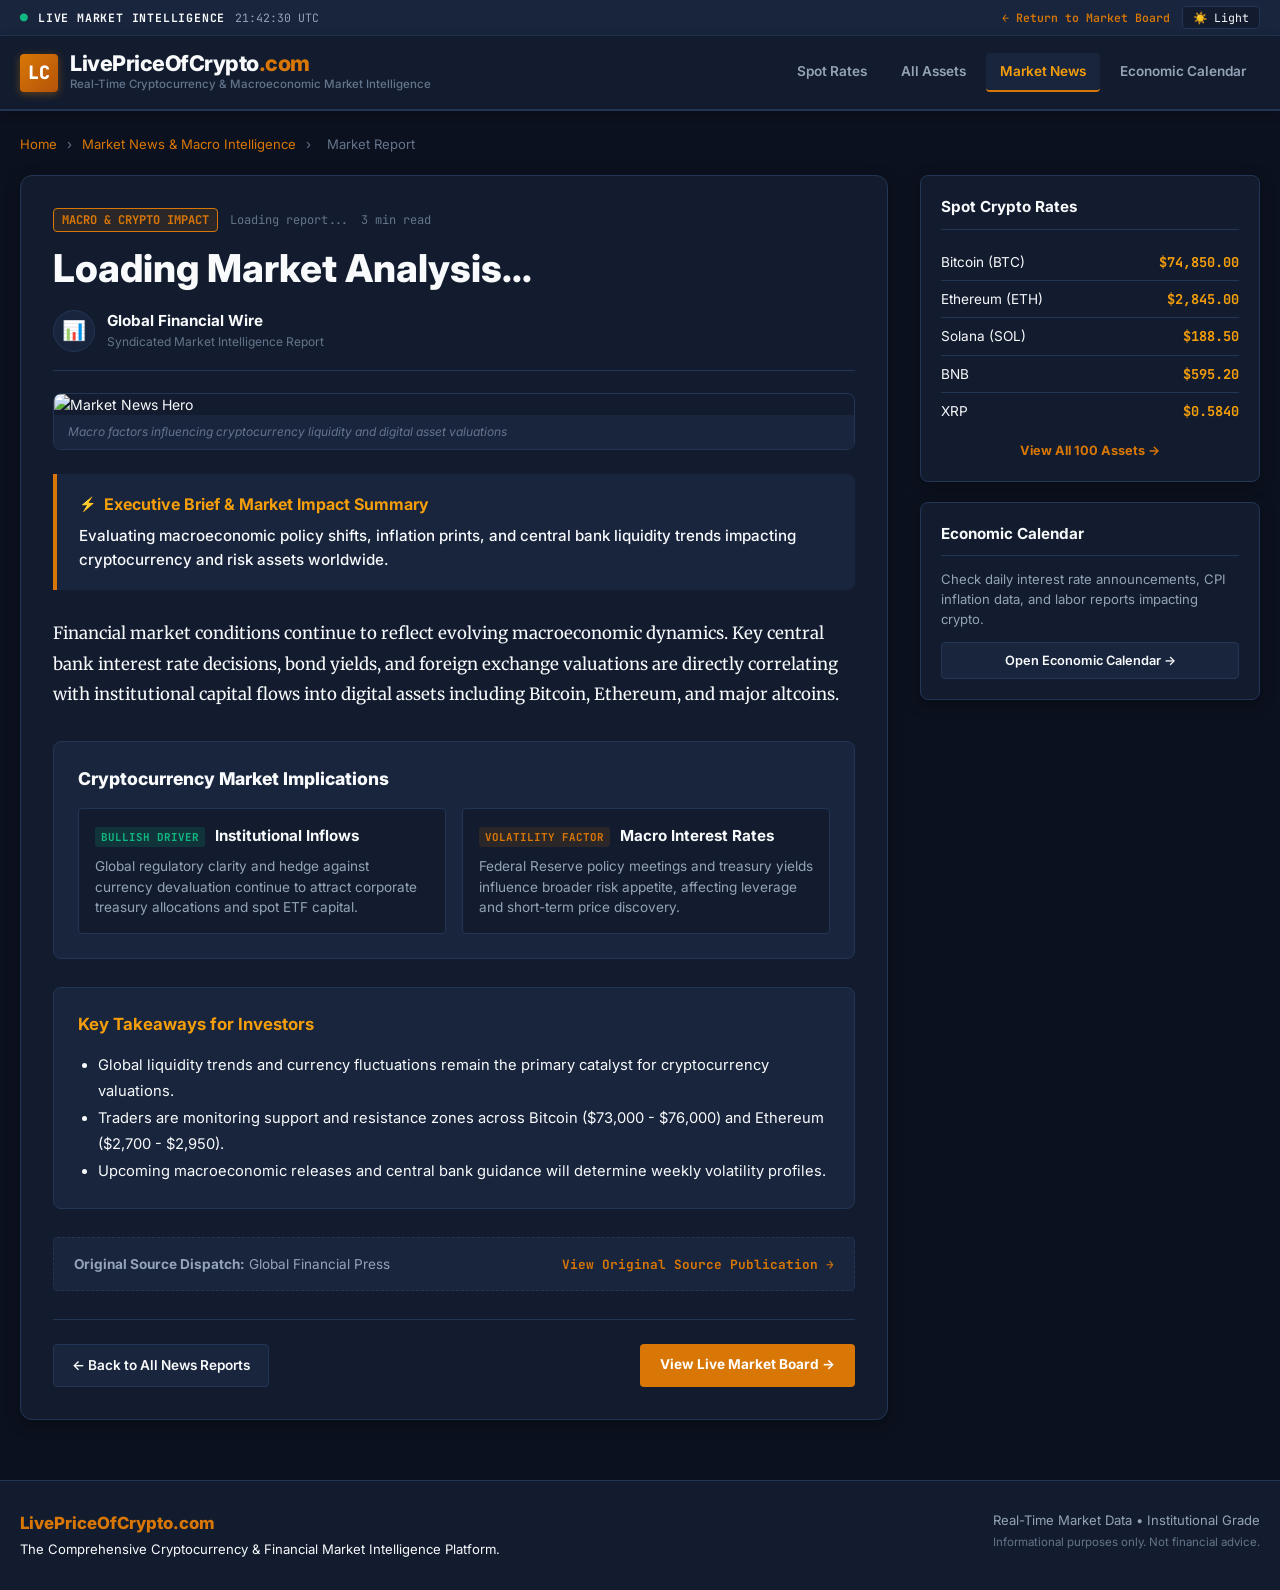
==== article.html @ fb546714 "Add files via upload" ====
<!DOCTYPE html>
<html lang="en">
<head>
    <meta charset="UTF-8">
    <meta name="viewport" content="width=device-width, initial-scale=1.0">
    <title>Market Analysis & News Report | LivePriceOfCrypto.com</title>
    <meta name="description" content="Detailed market intelligence, macroeconomic analysis, and cryptocurrency market impact report.">
    <link rel="canonical" href="https://livepriceofcrypto.com">
    <link rel="preconnect" href="https://fonts.googleapis.com">
    <link rel="preconnect" href="https://fonts.gstatic.com" crossorigin>
    <link href="https://fonts.googleapis.com/css2?family=Inter:wght@400;500;600;700;800&family=JetBrains+Mono:wght@400;500;600;700&family=Merriweather:ital,wght@0,300;0,400;0,700;1,300&display=swap" rel="stylesheet">
    <link rel="stylesheet" href="style.css">
    <link rel="icon" type="image/svg+xml" href="data:image/svg+xml,<svg xmlns='http://www.w3.org/2000/svg' viewBox='0 0 100 100'><text y='.9em' font-size='90'>📊</text></svg>">
</head>
<body data-theme="gold-dark">

    <!-- Top Market Bar -->
    <div class="top-market-bar">
        <div class="container top-market-inner">
            <div class="top-market-left">
                <span class="market-status-dot">●</span>
                <span class="market-status-text">LIVE MARKET INTELLIGENCE</span>
                <span class="market-clock" id="liveClock">00:00:00 UTC</span>
            </div>
            <div class="top-market-right">
                <a href="index.html" class="nav-back-link">← Return to Market Board</a>
                <button class="theme-toggle-btn" id="themeToggle" title="Toggle Theme">
                    <span id="themeBtnIcon">☀️ Light</span>
                </button>
            </div>
        </div>
    </div>

    <!-- Header -->
    <header class="main-header">
        <div class="container header-inner">
            <div class="site-branding">
                <a href="index.html" class="brand-link">
                    <div class="brand-icon">LC</div>
                    <div>
                        <h1 class="brand-name">LivePriceOfCrypto<span class="brand-tld">.com</span></h1>
                        <span class="brand-sub">Real-Time Cryptocurrency & Macroeconomic Market Intelligence</span>
                    </div>
                </a>
            </div>
            <nav class="header-nav">
                <a href="index.html#sectionSpot" class="nav-link">Spot Rates</a>
                <a href="index.html#sectionPrices" class="nav-link">All Assets</a>
                <a href="index.html#sectionNews" class="nav-link active">Market News</a>
                <a href="index.html#sectionCalendar" class="nav-link">Economic Calendar</a>
            </nav>
        </div>
    </header>

    <!-- Main Article Body -->
    <main class="container article-container">
        
        <div class="article-breadcrumb">
            <a href="index.html">Home</a> <span>›</span>
            <a href="index.html#sectionNews">Market News & Macro Intelligence</a> <span>›</span>
            <span id="breadcrumbTitle">Market Report</span>
        </div>

        <div class="article-layout">
            <!-- Article Content Column -->
            <article class="article-main" id="articleMain">
                
                <!-- Category & Time -->
                <div class="article-meta-header">
                    <span class="article-category-badge" id="articleCategory">MACRO & CRYPTO IMPACT</span>
                    <span class="article-date" id="articleDate">Loading report...</span>
                    <span class="article-readtime" id="articleReadTime">3 min read</span>
                </div>

                <!-- Headline -->
                <h1 class="article-headline" id="articleHeadline">Loading Market Analysis...</h1>

                <!-- Source & Author -->
                <div class="article-author-bar">
                    <div class="author-avatar">📊</div>
                    <div>
                        <div class="author-name" id="articleSource">Global Financial Wire</div>
                        <div class="author-title">Syndicated Market Intelligence Report</div>
                    </div>
                </div>

                <!-- Featured Image -->
                <div class="article-hero-wrap">
                    <img id="articleImage" src="https://images.unsplash.com/photo-1621416894569-0f39ed31d247?w=1200&auto=format&fit=crop&q=80" alt="Market News Hero" class="article-hero-img">
                    <div class="article-hero-caption" id="articleCaption">Macro factors influencing cryptocurrency liquidity and digital asset valuations</div>
                </div>

                <!-- Executive Summary Box -->
                <div class="executive-summary-box">
                    <div class="summary-header">
                        <span class="summary-icon">⚡</span>
                        <h3>Executive Brief & Market Impact Summary</h3>
                    </div>
                    <p id="articleSummary">Evaluating macroeconomic policy shifts, inflation prints, and central bank liquidity trends impacting cryptocurrency and risk assets worldwide.</p>
                </div>

                <!-- Story Body -->
                <div class="article-body-content" id="articleContent">
                    <p>Financial market conditions continue to reflect evolving macroeconomic dynamics. Key central bank interest rate decisions, bond yields, and foreign exchange valuations are directly correlating with institutional capital flows into digital assets including Bitcoin, Ethereum, and major altcoins.</p>
                </div>

                <!-- Market Impact Breakdown Section (Added Content) -->
                <div class="market-impact-section">
                    <h3 class="impact-title">Cryptocurrency Market Implications</h3>
                    <div class="impact-grid">
                        <div class="impact-card">
                            <div class="impact-card-head">
                                <span class="impact-badge bullish">BULLISH DRIVER</span>
                                <h4>Institutional Inflows</h4>
                            </div>
                            <p>Global regulatory clarity and hedge against currency devaluation continue to attract corporate treasury allocations and spot ETF capital.</p>
                        </div>
                        <div class="impact-card">
                            <div class="impact-card-head">
                                <span class="impact-badge neutral">VOLATILITY FACTOR</span>
                                <h4>Macro Interest Rates</h4>
                            </div>
                            <p>Federal Reserve policy meetings and treasury yields influence broader risk appetite, affecting leverage and short-term price discovery.</p>
                        </div>
                    </div>
                </div>

                <!-- Key Takeaways (Added Value) -->
                <div class="key-takeaways-card">
                    <h4>Key Takeaways for Investors</h4>
                    <ul class="takeaways-list" id="takeawaysList">
                        <li>Global liquidity trends and currency fluctuations remain the primary catalyst for cryptocurrency valuations.</li>
                        <li>Traders are monitoring support and resistance zones across Bitcoin ($73,000 - $76,000) and Ethereum ($2,700 - $2,950).</li>
                        <li>Upcoming macroeconomic releases and central bank guidance will determine weekly volatility profiles.</li>
                    </ul>
                </div>

                <!-- External Source Citation Link -->
                <div class="source-attribution-card">
                    <div class="source-info">
                        <strong>Original Source Dispatch:</strong>
                        <span id="sourceDomainText">Global Financial Press</span>
                    </div>
                    <a href="#" target="_blank" rel="noopener noreferrer" class="btn-external-source" id="originalSourceLink">
                        View Original Source Publication →
                    </a>
                </div>

                <!-- Navigation Bottom -->
                <div class="article-bottom-nav">
                    <a href="index.html#sectionNews" class="btn-back-news">← Back to All News Reports</a>
                    <a href="index.html#sectionPrices" class="btn-view-prices">View Live Market Board →</a>
                </div>

            </article>

            <!-- Sidebar Column -->
            <aside class="article-sidebar">
                <div class="sidebar-widget">
                    <div class="widget-head">
                        <h4>Spot Crypto Rates</h4>
                        <span class="live-dot pulse"></span>
                    </div>
                    <div class="sidebar-spot-list" id="sidebarSpotList">
                        <!-- Populated by script -->
                        <div class="sidebar-spot-row">
                            <span>Bitcoin (BTC)</span>
                            <strong id="side-btc">$74,850</strong>
                        </div>
                        <div class="sidebar-spot-row">
                            <span>Ethereum (ETH)</span>
                            <strong id="side-eth">$2,845</strong>
                        </div>
                        <div class="sidebar-spot-row">
                            <span>Solana (SOL)</span>
                            <strong id="side-sol">$188.50</strong>
                        </div>
                        <div class="sidebar-spot-row">
                            <span>BNB</span>
                            <strong id="side-bnb">$595.20</strong>
                        </div>
                        <div class="sidebar-spot-row">
                            <span>XRP</span>
                            <strong id="side-xrp">$0.584</strong>
                        </div>
                    </div>
                    <a href="index.html#sectionPrices" class="sidebar-view-all">View All 100 Assets →</a>
                </div>

                <div class="sidebar-widget">
                    <div class="widget-head">
                        <h4>Economic Calendar</h4>
                    </div>
                    <p class="sidebar-text">Check daily interest rate announcements, CPI inflation data, and labor reports impacting crypto.</p>
                    <a href="index.html#sectionCalendar" class="sidebar-btn-cal">Open Economic Calendar →</a>
                </div>
            </aside>
        </div>

    </main>

    <!-- Footer -->
    <footer class="main-footer">
        <div class="container footer-inner">
            <div>
                <h4 class="footer-brand">LivePriceOfCrypto.com</h4>
                <p>The Comprehensive Cryptocurrency & Financial Market Intelligence Platform.</p>
            </div>
            <div class="footer-meta">
                <p>Real-Time Market Data • Institutional Grade</p>
                <p class="footer-disclaimer">Informational purposes only. Not financial advice.</p>
            </div>
        </div>
    </footer>

    <script src="script.js"></script>
    <script>
        // Article Reader Script
        document.addEventListener('DOMContentLoaded', () => {
            loadArticleDetails();
        });

        function loadArticleDetails() {
            const urlParams = new URLSearchParams(window.location.search);
            const articleId = urlParams.get('id');

            // Retrieve stored articles from localStorage
            let storedArticles = [];
            try {
                storedArticles = JSON.parse(localStorage.getItem('cached_crypto_news') || '[]');
            } catch (e) {}

            let article = null;
            if (articleId && storedArticles.length > 0) {
                article = storedArticles.find(a => a.id === articleId || a.link === articleId);
            }
            if (!article && storedArticles.length > 0) {
                article = storedArticles[0];
            }

            if (article) {
                document.title = `${article.title} | LivePriceOfCrypto.com`;
                const headline = document.getElementById('articleHeadline');
                const breadcrumb = document.getElementById('breadcrumbTitle');
                const source = document.getElementById('articleSource');
                const date = document.getElementById('articleDate');
                const img = document.getElementById('articleImage');
                const summary = document.getElementById('articleSummary');
                const content = document.getElementById('articleContent');
                const origLink = document.getElementById('originalSourceLink');
                const sourceDomain = document.getElementById('sourceDomainText');

                if (headline) headline.textContent = article.title;
                if (breadcrumb) breadcrumb.textContent = article.title.slice(0, 40) + '...';
                if (source) source.textContent = article.source || 'Financial Market Wire';
                if (sourceDomain) sourceDomain.textContent = article.source || 'News Source';
                if (date) date.textContent = article.pubDate || 'Today';
                if (img && article.image) img.src = article.image;
                if (summary) summary.textContent = article.snippet || article.title;

                if (content && article.snippet) {
                    content.innerHTML = `
                        <p class="article-lead">${article.snippet}</p>
                        <p>Market analysts observe that macroeconomic policy shifts, international interest rate expectations, and treasury yield variations continue to serve as leading drivers of capital allocation into Bitcoin and the broader cryptocurrency complex.</p>
                        <p>Institutional desks and retail participants alike are monitoring key market liquidity metrics, order book depth, and central bank statements to gauge the trajectory of digital asset valuations over the forthcoming quarterly cycle.</p>
                    `;
                }

                if (origLink && article.link) {
                    origLink.href = article.link;
                }
            }
        }
    </script>
</body>
</html>
---- style.css ----
/* ========================================================
   LivePriceOfCrypto.com — LivePriceOfGold.com Aesthetic
   Professional Real-Time Financial Portal & Market Terminal
   ======================================================== */

:root, [data-theme="gold-dark"] {
    --bg-page: #0b111e;
    --bg-card: #121c2e;
    --bg-surface: #18253d;
    --bg-hover: #1f2f4c;
    --bg-input: #121c2e;
    --border: #233554;
    --border-light: #2e4369;
    --border-accent: #d97706;
    --text-primary: #f8fafc;
    --text-secondary: #94a3b8;
    --text-muted: #64748b;
    --gold: #d97706;
    --gold-light: #f59e0b;
    --gold-bg: rgba(217, 119, 6, 0.12);
    --green: #10b981;
    --green-bg: rgba(16, 185, 129, 0.15);
    --green-flash: rgba(16, 185, 129, 0.35);
    --red: #f43f5e;
    --red-bg: rgba(244, 63, 94, 0.15);
    --red-flash: rgba(244, 63, 94, 0.35);
    --orange: #f59e0b;
    --yellow: #eab308;
    --font-sans: 'Inter', -apple-system, BlinkMacSystemFont, sans-serif;
    --font-mono: 'JetBrains Mono', 'Courier New', monospace;
    --font-serif: 'Merriweather', Georgia, serif;
    --radius-sm: 4px;
    --radius-md: 8px;
    --radius-lg: 12px;
    --shadow-card: 0 4px 16px rgba(0, 0, 0, 0.3);
}

[data-theme="gold-light"] {
    --bg-page: #f8fafc;
    --bg-card: #ffffff;
    --bg-surface: #f1f5f9;
    --bg-hover: #e2e8f0;
    --bg-input: #ffffff;
    --border: #cbd5e1;
    --border-light: #94a3b8;
    --border-accent: #b45309;
    --text-primary: #0f172a;
    --text-secondary: #475569;
    --text-muted: #64748b;
    --gold: #b45309;
    --gold-light: #d97706;
    --gold-bg: rgba(180, 83, 9, 0.1);
    --green: #059669;
    --green-bg: rgba(5, 150, 105, 0.12);
    --green-flash: rgba(5, 150, 105, 0.25);
    --red: #e11d48;
    --red-bg: rgba(225, 29, 72, 0.12);
    --red-flash: rgba(225, 29, 72, 0.25);
    --shadow-card: 0 4px 16px rgba(0, 0, 0, 0.06);
}

*, *::before, *::after {
    margin: 0;
    padding: 0;
    box-sizing: border-box;
}

html {
    scroll-behavior: smooth;
}

body {
    background-color: var(--bg-page);
    color: var(--text-primary);
    font-family: var(--font-sans);
    line-height: 1.5;
    min-height: 100vh;
    font-size: 14px;
    transition: background-color 0.2s, color 0.2s;
}

.container {
    max-width: 1440px;
    margin: 0 auto;
    padding: 0 20px;
}

/* ============= TOP FINANCIAL BAR ============= */
.top-market-bar {
    background: var(--bg-surface);
    border-bottom: 1px solid var(--border);
    font-family: var(--font-mono);
    font-size: 0.72rem;
    padding: 6px 0;
}

.top-market-inner {
    display: flex;
    align-items: center;
    justify-content: space-between;
    gap: 16px;
    flex-wrap: wrap;
}

.top-market-left {
    display: flex;
    align-items: center;
    gap: 10px;
}

.market-status-dot {
    color: var(--green);
    font-size: 0.8rem;
    animation: pulseDot 1.5s infinite;
}

@keyframes pulseDot {
    0% { opacity: 0.4; }
    50% { opacity: 1; }
    100% { opacity: 0.4; }
}

.market-status-text {
    font-weight: 700;
    color: var(--text-primary);
    letter-spacing: 0.8px;
}

.market-clock {
    color: var(--text-secondary);
}

.top-market-metrics {
    display: flex;
    gap: 16px;
    color: var(--text-secondary);
}

.top-market-metrics strong {
    color: var(--gold-light);
}

.top-market-right {
    display: flex;
    align-items: center;
    gap: 12px;
}

.nav-back-link {
    color: var(--gold);
    text-decoration: none;
    font-weight: 600;
}

.nav-back-link:hover {
    text-decoration: underline;
}

.theme-toggle-btn {
    background: var(--bg-card);
    border: 1px solid var(--border);
    color: var(--text-primary);
    font-family: var(--font-mono);
    font-size: 0.72rem;
    padding: 3px 10px;
    border-radius: var(--radius-sm);
    cursor: pointer;
    transition: all 0.2s;
}

.theme-toggle-btn:hover {
    border-color: var(--gold);
    background: var(--gold-bg);
}

/* ============= MAIN HEADER (livepriceofgold.com Style) ============= */
.main-header {
    background: var(--bg-card);
    border-bottom: 2px solid var(--border);
    padding: 16px 0;
    position: sticky;
    top: 0;
    z-index: 100;
    box-shadow: 0 2px 10px rgba(0, 0, 0, 0.2);
}

.header-inner {
    display: flex;
    align-items: center;
    justify-content: space-between;
    gap: 20px;
}

.site-branding .brand-link {
    display: flex;
    align-items: center;
    gap: 12px;
    text-decoration: none;
}

.brand-icon {
    width: 38px;
    height: 38px;
    background: linear-gradient(135deg, #d97706, #b45309);
    color: white;
    font-family: var(--font-mono);
    font-weight: 900;
    font-size: 1.15rem;
    display: flex;
    align-items: center;
    justify-content: center;
    border-radius: var(--radius-sm);
    box-shadow: 0 2px 8px rgba(217, 119, 6, 0.4);
}

.brand-name {
    font-size: 1.35rem;
    font-weight: 800;
    letter-spacing: -0.5px;
    line-height: 1.1;
    color: var(--text-primary);
}

.brand-tld {
    color: var(--gold);
}

.brand-sub {
    font-size: 0.72rem;
    color: var(--text-muted);
    display: block;
    font-weight: 500;
}

.header-nav {
    display: flex;
    gap: 6px;
    overflow-x: auto;
}

.nav-link {
    color: var(--text-secondary);
    text-decoration: none;
    font-weight: 600;
    font-size: 0.85rem;
    padding: 8px 14px;
    border-radius: var(--radius-sm);
    transition: all 0.2s;
    white-space: nowrap;
}

.nav-link:hover, .nav-link.active {
    color: var(--text-primary);
    background: var(--bg-surface);
}

.nav-link.active {
    color: var(--gold-light);
    border-bottom: 2px solid var(--gold);
}

/* ============= TICKER TAPE ============= */
.market-ticker-tape {
    display: flex;
    align-items: center;
    background: var(--bg-surface);
    border-bottom: 1px solid var(--border);
    height: 38px;
    overflow: hidden;
}

.ticker-tape-tag {
    background: var(--gold);
    color: #0b111e;
    font-family: var(--font-mono);
    font-weight: 700;
    font-size: 0.72rem;
    padding: 0 14px;
    height: 100%;
    display: flex;
    align-items: center;
    letter-spacing: 1px;
    white-space: nowrap;
    z-index: 10;
}

.ticker-tape-track {
    overflow: hidden;
    flex: 1;
    height: 100%;
    display: flex;
    align-items: center;
}

.ticker {
    display: flex;
    gap: 32px;
    animation: tickerScroll 40s linear infinite;
    width: max-content;
    font-family: var(--font-mono);
    font-size: 0.8rem;
}

.ticker:hover {
    animation-play-state: paused;
}

@keyframes tickerScroll {
    0% { transform: translateX(0); }
    100% { transform: translateX(-50%); }
}

.ticker-item {
    display: flex;
    align-items: center;
    gap: 8px;
    white-space: nowrap;
    cursor: pointer;
}

.ticker-item img {
    width: 18px;
    height: 18px;
    border-radius: 50%;
}

.ticker-item .ticker-name {
    font-weight: 600;
    color: var(--text-primary);
}

.ticker-item .ticker-price {
    font-weight: 600;
    color: var(--gold-light);
}

.ticker-item .ticker-change {
    font-size: 0.72rem;
    font-weight: 700;
    padding: 1px 4px;
    border-radius: 3px;
}

/* ============= SECTION HEADINGS ============= */
.page-content {
    padding-top: 28px;
    padding-bottom: 60px;
}

.market-section {
    margin-bottom: 44px;
}

.section-header {
    display: flex;
    align-items: flex-end;
    justify-content: space-between;
    gap: 16px;
    margin-bottom: 16px;
    border-bottom: 1px solid var(--border);
    padding-bottom: 10px;
    flex-wrap: wrap;
}

.section-category {
    font-family: var(--font-mono);
    font-size: 0.7rem;
    font-weight: 700;
    color: var(--gold);
    letter-spacing: 1.5px;
    display: block;
    margin-bottom: 2px;
}

.section-title-text {
    font-size: 1.35rem;
    font-weight: 800;
    color: var(--text-primary);
    letter-spacing: -0.3px;
}

.section-subtitle {
    font-size: 0.84rem;
    color: var(--text-secondary);
    margin-top: 2px;
}

.currency-selector-wrap {
    display: flex;
    align-items: center;
    gap: 8px;
}

.currency-label {
    font-size: 0.8rem;
    color: var(--text-secondary);
    font-weight: 600;
}

.form-select {
    background: var(--bg-card);
    border: 1px solid var(--border);
    color: var(--text-primary);
    font-family: var(--font-mono);
    font-size: 0.84rem;
    padding: 6px 12px;
    border-radius: var(--radius-sm);
    cursor: pointer;
    outline: none;
}

.form-select:focus {
    border-color: var(--gold);
}

/* ============= 1. SPOT CARDS GRID (livepriceofgold.com Style) ============= */
.spot-cards-grid {
    display: grid;
    grid-template-columns: repeat(auto-fit, minmax(240px, 1fr));
    gap: 16px;
}

.spot-card {
    background: var(--bg-card);
    border: 1px solid var(--border);
    border-radius: var(--radius-md);
    padding: 18px;
    box-shadow: var(--shadow-card);
    transition: transform 0.2s, border-color 0.2s;
    cursor: pointer;
    position: relative;
    overflow: hidden;
    border-top: 3px solid var(--gold);
}

.spot-card:hover {
    transform: translateY(-3px);
    border-color: var(--gold-light);
}

.spot-card-top {
    display: flex;
    align-items: center;
    justify-content: space-between;
    margin-bottom: 12px;
}

.spot-card-coin {
    display: flex;
    align-items: center;
    gap: 10px;
}

.spot-card-coin img {
    width: 30px;
    height: 30px;
    border-radius: 50%;
}

.spot-card-name {
    font-weight: 700;
    font-size: 0.95rem;
    color: var(--text-primary);
    line-height: 1.2;
}

.spot-card-symbol {
    font-family: var(--font-mono);
    font-size: 0.72rem;
    color: var(--text-muted);
}

.spot-card-badge {
    font-family: var(--font-mono);
    font-size: 0.75rem;
    font-weight: 700;
    padding: 3px 8px;
    border-radius: 4px;
}

.spot-card-price {
    font-family: var(--font-mono);
    font-size: 1.55rem;
    font-weight: 800;
    color: var(--text-primary);
    margin-bottom: 8px;
    transition: background 0.4s ease, color 0.4s ease;
    border-radius: 4px;
    padding: 2px 4px;
    display: inline-block;
}

.spot-card-footer {
    display: flex;
    align-items: center;
    justify-content: space-between;
    font-size: 0.75rem;
    color: var(--text-muted);
    font-family: var(--font-mono);
    border-top: 1px solid var(--border);
    padding-top: 8px;
    margin-top: 6px;
}

.spot-card-skeleton {
    height: 140px;
    background: var(--bg-card);
    border: 1px solid var(--border);
    border-radius: var(--radius-md);
    display: flex;
    align-items: center;
    justify-content: center;
}

/* ============= 2. GAINERS & LOSERS ============= */
.gainers-losers-layout {
    display: grid;
    grid-template-columns: 1fr 1fr;
    gap: 20px;
}

.momentum-box {
    background: var(--bg-card);
    border: 1px solid var(--border);
    border-radius: var(--radius-md);
    overflow: hidden;
    box-shadow: var(--shadow-card);
}

.momentum-header {
    display: flex;
    align-items: center;
    justify-content: space-between;
    padding: 14px 18px;
    border-bottom: 1px solid var(--border);
}

.momentum-header h3 {
    font-size: 0.95rem;
    font-weight: 700;
    flex: 1;
    margin-left: 8px;
}

.momentum-icon {
    font-size: 1rem;
}

.trend-badge {
    font-family: var(--font-mono);
    font-size: 0.7rem;
    font-weight: 700;
    padding: 2px 8px;
    border-radius: 4px;
}

.trend-badge.bullish {
    background: var(--green-bg);
    color: var(--green);
}

.trend-badge.bearish {
    background: var(--red-bg);
    color: var(--red);
}

.momentum-list {
    padding: 6px 0;
}

.momentum-row {
    display: flex;
    align-items: center;
    justify-content: space-between;
    padding: 10px 18px;
    border-bottom: 1px solid var(--border);
    transition: background 0.15s;
    cursor: pointer;
}

.momentum-row:last-child {
    border-bottom: none;
}

.momentum-row:hover {
    background: var(--bg-hover);
}

.momentum-coin-info {
    display: flex;
    align-items: center;
    gap: 10px;
}

.momentum-rank {
    font-family: var(--font-mono);
    font-size: 0.75rem;
    color: var(--text-muted);
    width: 18px;
}

.momentum-img {
    width: 24px;
    height: 24px;
    border-radius: 50%;
}

.momentum-name {
    font-weight: 600;
    font-size: 0.88rem;
    color: var(--text-primary);
}

.momentum-symbol {
    font-family: var(--font-mono);
    font-size: 0.72rem;
    color: var(--text-muted);
    text-transform: uppercase;
}

.momentum-price-info {
    text-align: right;
    font-family: var(--font-mono);
}

.momentum-price {
    font-size: 0.85rem;
    font-weight: 700;
    color: var(--text-primary);
}

.momentum-badge {
    font-size: 0.75rem;
    font-weight: 700;
    padding: 2px 6px;
    border-radius: 3px;
    display: inline-block;
    margin-top: 2px;
}

/* ============= 3. DATA TABLE ============= */
.search-filter-wrap {
    display: flex;
    align-items: center;
    gap: 10px;
}

.table-search-input {
    display: flex;
    align-items: center;
    gap: 8px;
    background: var(--bg-card);
    border: 1px solid var(--border);
    padding: 8px 12px;
    border-radius: var(--radius-sm);
    color: var(--text-secondary);
}

.table-search-input input {
    background: none;
    border: none;
    outline: none;
    color: var(--text-primary);
    font-family: inherit;
    font-size: 0.84rem;
    min-width: 220px;
}

.data-table-container {
    background: var(--bg-card);
    border: 1px solid var(--border);
    border-radius: var(--radius-md);
    overflow-x: auto;
    box-shadow: var(--shadow-card);
}

.market-data-table {
    width: 100%;
    border-collapse: collapse;
    font-size: 0.86rem;
}

.market-data-table thead {
    background: var(--bg-surface);
    border-bottom: 2px solid var(--border);
}

.market-data-table th {
    padding: 12px 14px;
    text-align: right;
    font-weight: 700;
    color: var(--text-secondary);
    font-size: 0.76rem;
    text-transform: uppercase;
    letter-spacing: 0.6px;
    white-space: nowrap;
    user-select: none;
}

.market-data-table th.sortable {
    cursor: pointer;
}

.market-data-table th.sortable:hover {
    color: var(--gold);
}

.market-data-table th.sorted::after { content: ' ▲'; color: var(--gold); }
.market-data-table th.sorted.desc::after { content: ' ▼'; color: var(--gold); }

.th-rank { text-align: center; width: 50px; }
.th-coin { text-align: left; min-width: 180px; }
.th-price { min-width: 130px; }
.th-change { min-width: 75px; }
.th-volume { min-width: 125px; }
.th-mcap { min-width: 135px; }
.th-sparkline { width: 120px; text-align: center; }

.market-data-table tbody tr {
    border-bottom: 1px solid var(--border);
    transition: background 0.15s;
    cursor: pointer;
}

.market-data-table tbody tr:hover {
    background: var(--bg-hover);
}

.market-data-table td {
    padding: 10px 14px;
    text-align: right;
    vertical-align: middle;
}

.td-rank {
    text-align: center;
    color: var(--text-muted);
    font-family: var(--font-mono);
    font-weight: 600;
}

.coin-cell {
    display: flex;
    align-items: center;
    gap: 10px;
    text-align: left;
}

.coin-img {
    width: 26px;
    height: 26px;
    border-radius: 50%;
}

.coin-name {
    font-weight: 700;
    color: var(--text-primary);
    line-height: 1.2;
}

.coin-symbol {
    font-size: 0.72rem;
    color: var(--text-muted);
    font-family: var(--font-mono);
    text-transform: uppercase;
}

.price-cell {
    font-family: var(--font-mono);
    font-weight: 700;
    color: var(--text-primary);
    transition: background 0.4s ease, color 0.4s ease;
    border-radius: 3px;
    padding: 2px 4px;
}

.price-flash-up {
    background-color: var(--green-flash) !important;
    color: var(--green) !important;
}

.price-flash-down {
    background-color: var(--red-flash) !important;
    color: var(--red) !important;
}

.change-positive { color: var(--green); font-weight: 700; font-family: var(--font-mono); }
.change-negative { color: var(--red); font-weight: 700; font-family: var(--font-mono); }
.change-neutral { color: var(--text-muted); font-family: var(--font-mono); }

/* Expand Button */
.table-expand-bar {
    display: flex;
    justify-content: center;
    margin-top: 14px;
}

.btn-expand-table {
    display: inline-flex;
    align-items: center;
    gap: 8px;
    background: var(--bg-card);
    border: 1px solid var(--border-accent);
    color: var(--gold);
    font-family: var(--font-sans);
    font-size: 0.88rem;
    font-weight: 700;
    padding: 10px 24px;
    border-radius: var(--radius-sm);
    cursor: pointer;
    transition: all 0.2s;
    box-shadow: var(--shadow-card);
}

.btn-expand-table:hover {
    background: var(--gold);
    color: white;
}

/* ============= 4. MACRO & MARKET NEWS (Images on Every Card) ============= */
.news-refresh-box {
    display: flex;
    align-items: center;
    gap: 12px;
}

.refresh-countdown {
    font-family: var(--font-mono);
    font-size: 0.78rem;
    color: var(--text-secondary);
}

.refresh-countdown strong {
    color: var(--gold);
}

.btn-secondary-sm {
    background: var(--bg-surface);
    border: 1px solid var(--border);
    color: var(--text-primary);
    font-size: 0.78rem;
    font-weight: 600;
    padding: 6px 12px;
    border-radius: var(--radius-sm);
    cursor: pointer;
    transition: all 0.2s;
}

.btn-secondary-sm:hover {
    border-color: var(--gold);
    background: var(--gold-bg);
}

.market-news-grid {
    display: grid;
    grid-template-columns: repeat(auto-fill, minmax(320px, 1fr));
    gap: 20px;
}

.market-news-card {
    background: var(--bg-card);
    border: 1px solid var(--border);
    border-radius: var(--radius-md);
    overflow: hidden;
    display: flex;
    flex-direction: column;
    box-shadow: var(--shadow-card);
    transition: transform 0.2s, border-color 0.2s;
}

.market-news-card:hover {
    transform: translateY(-3px);
    border-color: var(--gold);
}

.news-card-image-wrap {
    position: relative;
    width: 100%;
    height: 180px;
    background: var(--bg-surface);
    overflow: hidden;
}

.news-card-img {
    width: 100%;
    height: 100%;
    object-fit: cover;
    transition: transform 0.3s ease;
}

.market-news-card:hover .news-card-img {
    transform: scale(1.05);
}

.news-card-badge {
    position: absolute;
    top: 10px;
    left: 10px;
    background: rgba(15, 23, 42, 0.85);
    backdrop-filter: blur(6px);
    padding: 4px 10px;
    border-radius: 4px;
    font-size: 0.72rem;
    font-weight: 700;
    color: var(--gold-light);
    border: 1px solid rgba(217, 119, 6, 0.3);
}

.news-card-time {
    position: absolute;
    bottom: 10px;
    right: 10px;
    background: rgba(15, 23, 42, 0.85);
    padding: 3px 8px;
    border-radius: 4px;
    font-size: 0.68rem;
    color: var(--text-muted);
    font-family: var(--font-mono);
}

.news-card-body {
    padding: 16px;
    display: flex;
    flex-direction: column;
    flex: 1;
}

.news-card-title {
    font-size: 1.02rem;
    font-weight: 700;
    line-height: 1.35;
    color: var(--text-primary);
    margin-bottom: 8px;
    display: -webkit-box;
    -webkit-line-clamp: 2;
    -webkit-box-orient: vertical;
    overflow: hidden;
}

.news-card-snippet {
    font-size: 0.82rem;
    color: var(--text-secondary);
    line-height: 1.5;
    margin-bottom: 14px;
    display: -webkit-box;
    -webkit-line-clamp: 3;
    -webkit-box-orient: vertical;
    overflow: hidden;
    flex: 1;
}

.btn-read-analysis {
    display: inline-flex;
    align-items: center;
    gap: 4px;
    font-size: 0.82rem;
    font-weight: 700;
    color: var(--gold);
    text-decoration: none;
    margin-top: auto;
    transition: color 0.2s;
}

.btn-read-analysis:hover {
    color: var(--gold-light);
    text-decoration: underline;
}

/* ============= 5. ECONOMIC CALENDAR ============= */
.impact-legend-wrap {
    display: flex;
    gap: 10px;
    font-size: 0.75rem;
    font-family: var(--font-mono);
    flex-wrap: wrap;
}

.impact-tag {
    display: inline-flex;
    align-items: center;
    gap: 6px;
    background: var(--bg-surface);
    padding: 4px 10px;
    border-radius: var(--radius-sm);
    border: 1px solid var(--border);
}

.dot {
    width: 8px;
    height: 8px;
    border-radius: 50%;
}

.dot.red { background: #ef4444; }
.dot.orange { background: #f59e0b; }
.dot.yellow { background: #eab308; }

.economic-calendar-card {
    background: var(--bg-card);
    border: 1px solid var(--border);
    border-radius: var(--radius-md);
    overflow: hidden;
    box-shadow: var(--shadow-card);
}

/* ============= ARTICLE READER PAGE (article.html) ============= */
.article-container {
    padding-top: 24px;
    padding-bottom: 60px;
}

.article-breadcrumb {
    font-size: 0.82rem;
    color: var(--text-muted);
    margin-bottom: 20px;
}

.article-breadcrumb a {
    color: var(--gold);
    text-decoration: none;
}

.article-breadcrumb a:hover {
    text-decoration: underline;
}

.article-breadcrumb span {
    margin: 0 6px;
}

.article-layout {
    display: grid;
    grid-template-columns: 1fr 340px;
    gap: 32px;
}

.article-main {
    background: var(--bg-card);
    border: 1px solid var(--border);
    border-radius: var(--radius-lg);
    padding: 32px;
    box-shadow: var(--shadow-card);
}

.article-meta-header {
    display: flex;
    align-items: center;
    gap: 12px;
    font-family: var(--font-mono);
    font-size: 0.75rem;
    color: var(--text-muted);
    margin-bottom: 12px;
    flex-wrap: wrap;
}

.article-category-badge {
    background: var(--gold-bg);
    color: var(--gold);
    border: 1px solid var(--gold);
    padding: 2px 8px;
    border-radius: 4px;
    font-weight: 700;
}

.article-headline {
    font-size: clamp(1.8rem, 3.5vw, 2.4rem);
    font-weight: 800;
    line-height: 1.25;
    color: var(--text-primary);
    margin-bottom: 18px;
}

.article-author-bar {
    display: flex;
    align-items: center;
    gap: 12px;
    padding-bottom: 18px;
    border-bottom: 1px solid var(--border);
    margin-bottom: 22px;
}

.author-avatar {
    width: 42px;
    height: 42px;
    background: var(--bg-surface);
    border: 1px solid var(--border);
    border-radius: 50%;
    display: flex;
    align-items: center;
    justify-content: center;
    font-size: 1.2rem;
}

.author-name {
    font-weight: 700;
    font-size: 0.95rem;
    color: var(--text-primary);
}

.author-title {
    font-size: 0.75rem;
    color: var(--text-muted);
}

.article-hero-wrap {
    margin-bottom: 24px;
    border-radius: var(--radius-md);
    overflow: hidden;
    border: 1px solid var(--border);
}

.article-hero-img {
    width: 100%;
    height: 380px;
    object-fit: cover;
}

.article-hero-caption {
    padding: 8px 14px;
    font-size: 0.75rem;
    color: var(--text-muted);
    background: var(--bg-surface);
    font-style: italic;
}

.executive-summary-box {
    background: var(--bg-surface);
    border-left: 4px solid var(--gold);
    padding: 18px 22px;
    border-radius: 0 var(--radius-md) var(--radius-md) 0;
    margin-bottom: 28px;
}

.summary-header {
    display: flex;
    align-items: center;
    gap: 8px;
    margin-bottom: 8px;
}

.summary-header h3 {
    font-size: 1rem;
    font-weight: 700;
    color: var(--gold-light);
}

.executive-summary-box p {
    font-size: 0.95rem;
    line-height: 1.6;
    color: var(--text-primary);
    font-weight: 500;
}

.article-body-content {
    font-family: var(--font-serif);
    font-size: 1.05rem;
    line-height: 1.8;
    color: var(--text-primary);
    margin-bottom: 32px;
}

.article-lead {
    font-size: 1.15rem;
    font-weight: 600;
    color: var(--gold-light);
    margin-bottom: 18px;
}

.market-impact-section {
    background: var(--bg-surface);
    border: 1px solid var(--border);
    border-radius: var(--radius-md);
    padding: 24px;
    margin-bottom: 28px;
}

.impact-title {
    font-size: 1.1rem;
    font-weight: 800;
    margin-bottom: 16px;
    color: var(--text-primary);
}

.impact-grid {
    display: grid;
    grid-template-columns: 1fr 1fr;
    gap: 16px;
}

.impact-card {
    background: var(--bg-card);
    border: 1px solid var(--border);
    padding: 16px;
    border-radius: var(--radius-sm);
}

.impact-card-head {
    display: flex;
    align-items: center;
    gap: 10px;
    margin-bottom: 8px;
}

.impact-card-head h4 {
    font-size: 0.95rem;
    font-weight: 700;
}

.impact-badge {
    font-family: var(--font-mono);
    font-size: 0.68rem;
    font-weight: 700;
    padding: 2px 6px;
    border-radius: 3px;
}

.impact-badge.bullish { background: var(--green-bg); color: var(--green); }
.impact-badge.neutral { background: var(--gold-bg); color: var(--gold); }

.impact-card p {
    font-size: 0.85rem;
    color: var(--text-secondary);
    line-height: 1.5;
}

.key-takeaways-card {
    background: var(--bg-surface);
    border: 1px solid var(--border);
    border-radius: var(--radius-md);
    padding: 24px;
    margin-bottom: 28px;
}

.key-takeaways-card h4 {
    font-size: 1.05rem;
    font-weight: 700;
    margin-bottom: 14px;
    color: var(--gold-light);
}

.takeaways-list {
    padding-left: 20px;
    font-size: 0.92rem;
    color: var(--text-primary);
    line-height: 1.8;
}

.source-attribution-card {
    display: flex;
    align-items: center;
    justify-content: space-between;
    padding: 16px 20px;
    background: var(--bg-surface);
    border: 1px dashed var(--border);
    border-radius: var(--radius-sm);
    margin-bottom: 28px;
    gap: 14px;
    flex-wrap: wrap;
}

.source-info {
    font-size: 0.85rem;
    color: var(--text-secondary);
}

.btn-external-source {
    color: var(--gold);
    font-family: var(--font-mono);
    font-size: 0.8rem;
    font-weight: 700;
    text-decoration: none;
}

.btn-external-source:hover {
    text-decoration: underline;
}

.article-bottom-nav {
    display: flex;
    justify-content: space-between;
    gap: 16px;
    border-top: 1px solid var(--border);
    padding-top: 24px;
    flex-wrap: wrap;
}

.btn-back-news {
    background: var(--bg-surface);
    color: var(--text-primary);
    padding: 10px 18px;
    border-radius: var(--radius-sm);
    text-decoration: none;
    font-weight: 600;
    font-size: 0.85rem;
    border: 1px solid var(--border);
}

.btn-view-prices {
    background: var(--gold);
    color: white;
    padding: 10px 20px;
    border-radius: var(--radius-sm);
    text-decoration: none;
    font-weight: 700;
    font-size: 0.85rem;
}

/* Sidebar */
.article-sidebar {
    display: flex;
    flex-direction: column;
    gap: 20px;
}

.sidebar-widget {
    background: var(--bg-card);
    border: 1px solid var(--border);
    border-radius: var(--radius-md);
    padding: 20px;
    box-shadow: var(--shadow-card);
}

.widget-head {
    display: flex;
    align-items: center;
    justify-content: space-between;
    margin-bottom: 14px;
    border-bottom: 1px solid var(--border);
    padding-bottom: 10px;
}

.widget-head h4 {
    font-size: 0.95rem;
    font-weight: 700;
}

.sidebar-spot-row {
    display: flex;
    justify-content: space-between;
    padding: 8px 0;
    border-bottom: 1px solid var(--border);
    font-size: 0.85rem;
}

.sidebar-spot-row:last-child {
    border-bottom: none;
}

.sidebar-spot-row strong {
    font-family: var(--font-mono);
    color: var(--gold-light);
}

.sidebar-view-all {
    display: block;
    text-align: center;
    color: var(--gold);
    font-size: 0.8rem;
    font-weight: 700;
    text-decoration: none;
    margin-top: 12px;
}

.sidebar-text {
    font-size: 0.82rem;
    color: var(--text-secondary);
    line-height: 1.5;
    margin-bottom: 12px;
}

.sidebar-btn-cal {
    display: block;
    text-align: center;
    background: var(--bg-surface);
    color: var(--text-primary);
    border: 1px solid var(--border);
    padding: 8px;
    border-radius: var(--radius-sm);
    font-size: 0.8rem;
    font-weight: 600;
    text-decoration: none;
}

.sidebar-btn-cal:hover {
    border-color: var(--gold);
    color: var(--gold);
}

/* ============= LOADING & ERROR ============= */
.loading {
    display: flex;
    flex-direction: column;
    align-items: center;
    justify-content: center;
    padding: 40px 20px;
    gap: 12px;
    color: var(--text-muted);
    font-size: 0.85rem;
}

.spinner {
    width: 30px;
    height: 30px;
    border: 3px solid var(--border);
    border-top-color: var(--gold);
    border-radius: 50%;
    animation: spin 0.8s linear infinite;
}

@keyframes spin {
    from { transform: rotate(0deg); }
    to { transform: rotate(360deg); }
}

.error-state {
    text-align: center;
    padding: 30px;
    color: var(--red);
}

.btn-primary {
    background: var(--gold);
    color: white;
    border: none;
    padding: 8px 18px;
    border-radius: var(--radius-sm);
    cursor: pointer;
    font-weight: 600;
    margin-top: 10px;
}

/* ============= MODAL ============= */
.modal-overlay {
    display: none;
    position: fixed;
    inset: 0;
    background: rgba(0, 0, 0, 0.75);
    backdrop-filter: blur(4px);
    z-index: 200;
    align-items: center;
    justify-content: center;
    padding: 20px;
}

.modal-overlay.active {
    display: flex;
}

.market-modal {
    background: var(--bg-card);
    border: 1px solid var(--border);
    border-radius: var(--radius-lg);
    max-width: 540px;
    width: 100%;
    max-height: 85vh;
    overflow-y: auto;
    position: relative;
    padding: 24px;
    box-shadow: 0 10px 40px rgba(0, 0, 0, 0.5);
}

.modal-close {
    position: absolute;
    top: 14px;
    right: 18px;
    background: none;
    border: none;
    color: var(--text-muted);
    font-size: 1.8rem;
    cursor: pointer;
}

.modal-header {
    display: flex;
    align-items: center;
    gap: 12px;
    margin-bottom: 16px;
    border-bottom: 1px solid var(--border);
    padding-bottom: 12px;
}

.modal-coin-name {
    font-size: 1.3rem;
    font-weight: 800;
}

.modal-coin-symbol {
    font-family: var(--font-mono);
    color: var(--gold);
    font-size: 0.8rem;
}

.modal-price {
    font-family: var(--font-mono);
    font-size: 1.8rem;
    font-weight: 800;
    color: var(--text-primary);
}

.modal-stats {
    display: grid;
    grid-template-columns: 1fr 1fr;
    gap: 10px;
    margin-top: 16px;
    font-family: var(--font-mono);
}

.modal-stat {
    background: var(--bg-surface);
    border: 1px solid var(--border);
    padding: 10px;
    border-radius: var(--radius-sm);
}

.modal-stat-label {
    font-size: 0.68rem;
    color: var(--text-muted);
    text-transform: uppercase;
}

.modal-stat-value {
    font-size: 0.92rem;
    font-weight: 700;
    color: var(--text-primary);
    margin-top: 2px;
}

/* ============= FOOTER ============= */
.main-footer {
    background: var(--bg-card);
    border-top: 1px solid var(--border);
    padding: 30px 0;
    font-size: 0.82rem;
}

.footer-inner {
    display: flex;
    justify-content: space-between;
    align-items: flex-start;
    gap: 20px;
    flex-wrap: wrap;
}

.footer-brand {
    font-size: 1.05rem;
    font-weight: 800;
    color: var(--gold);
    margin-bottom: 4px;
}

.footer-meta {
    text-align: right;
    color: var(--text-secondary);
}

.footer-disclaimer {
    font-size: 0.72rem;
    color: var(--text-muted);
    margin-top: 4px;
}

/* ============= BACK TO TOP ============= */
.back-to-top {
    position: fixed;
    bottom: 24px;
    right: 24px;
    width: 40px;
    height: 40px;
    background: var(--gold);
    color: white;
    border: none;
    border-radius: 50%;
    cursor: pointer;
    display: none;
    align-items: center;
    justify-content: center;
    box-shadow: 0 4px 12px rgba(0, 0, 0, 0.3);
    z-index: 50;
}

.back-to-top.visible { display: flex; }

/* ============= RESPONSIVE ============= */
@media (max-width: 900px) {
    .top-market-metrics { display: none; }
    .header-nav { display: none; }
    .gainers-losers-layout { grid-template-columns: 1fr; }
    .article-layout { grid-template-columns: 1fr; }
    .impact-grid { grid-template-columns: 1fr; }
    .footer-meta { text-align: left; }
    .th-sparkline, .sparkline-cell,
    .th-volume, .volume-cell { display: none; }
}

@media (max-width: 600px) {
    .th-mcap, .mcap-cell,
    .th-change:nth-child(4), td:nth-child(4),
    .th-change:nth-child(6), td:nth-child(6) { display: none; }
    .table-search-input input { min-width: 140px; }
}
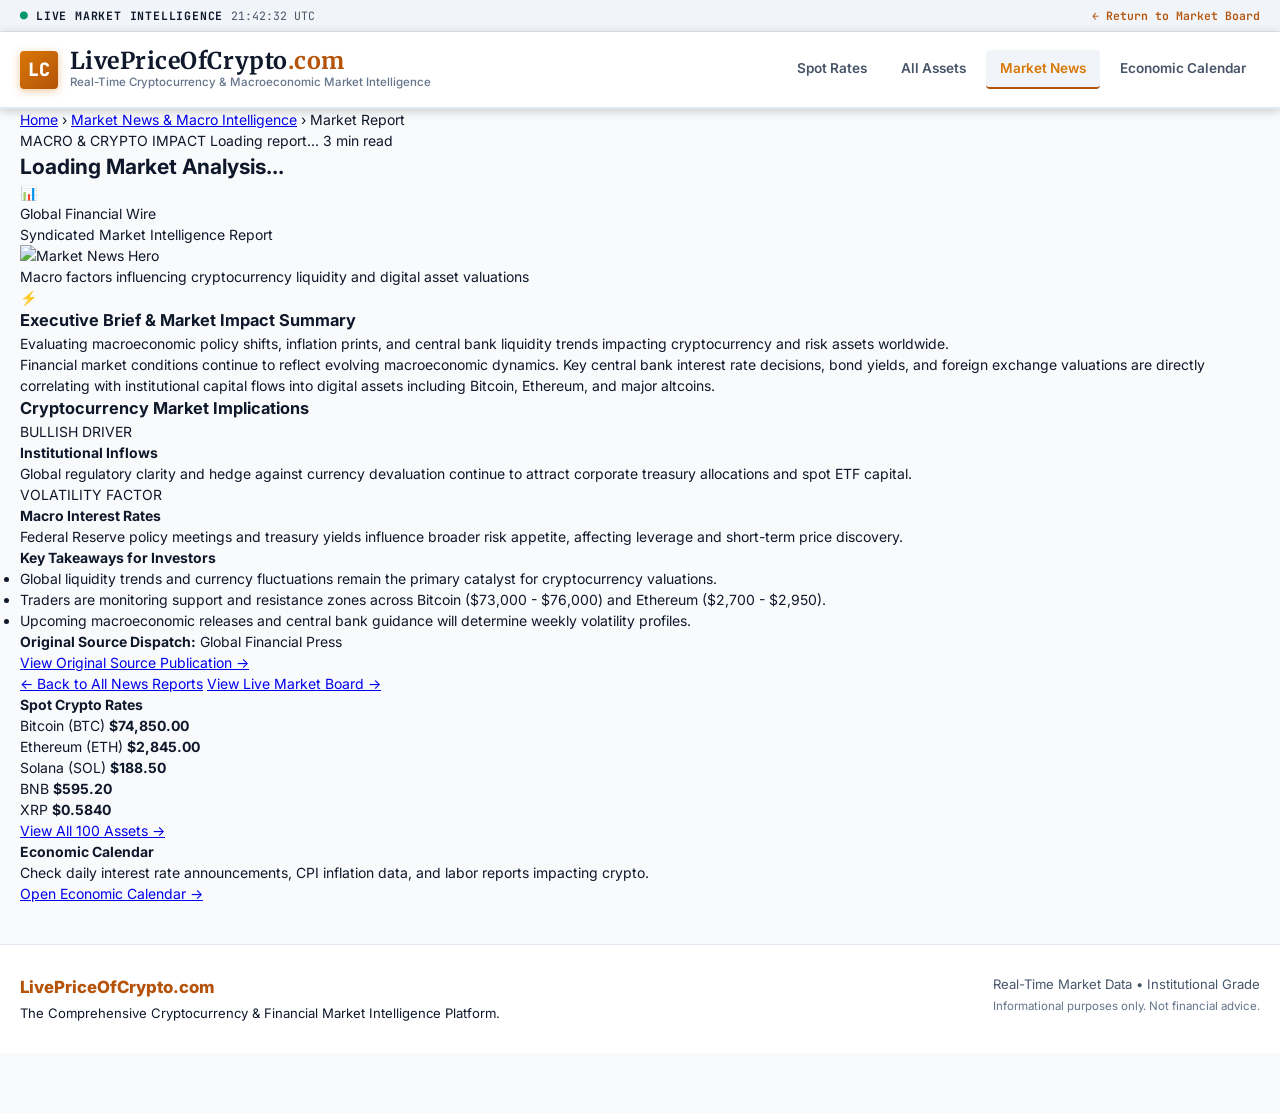
==== commit 767d3c8c: "Add files via upload" ====
--- a/article.html
+++ b/article.html
@@ -12,7 +12,7 @@
     <link rel="stylesheet" href="style.css">
     <link rel="icon" type="image/svg+xml" href="data:image/svg+xml,<svg xmlns='http://www.w3.org/2000/svg' viewBox='0 0 100 100'><text y='.9em' font-size='90'>📊</text></svg>">
 </head>
-<body data-theme="gold-dark">
+<body data-theme="gold-light">
 
     <!-- Top Market Bar -->
     <div class="top-market-bar">
@@ -24,9 +24,6 @@
             </div>
             <div class="top-market-right">
                 <a href="index.html" class="nav-back-link">← Return to Market Board</a>
-                <button class="theme-toggle-btn" id="themeToggle" title="Toggle Theme">
-                    <span id="themeBtnIcon">☀️ Light</span>
-                </button>
             </div>
         </div>
     </div>
--- a/style.css
+++ b/style.css
@@ -1,62 +1,41 @@
 /* ========================================================
-   LivePriceOfCrypto.com — LivePriceOfGold.com Aesthetic
-   Professional Real-Time Financial Portal & Market Terminal
+   LivePriceOfCrypto.com — Complete Modern Financial Stylesheet
+   - LivePriceOfGold.com Aesthetic
+   - Mobile-Optimized Top 5 Small Boxes & Engaging App-Like UX
+   - Category Filters & Interactive Charts for All Cryptos
+   - Fear & Greed Index Sentiment Gauge & Macro News
    ======================================================== */
 
-:root, [data-theme="gold-dark"] {
-    --bg-page: #0b111e;
-    --bg-card: #121c2e;
-    --bg-surface: #18253d;
-    --bg-hover: #1f2f4c;
-    --bg-input: #121c2e;
-    --border: #233554;
-    --border-light: #2e4369;
-    --border-accent: #d97706;
-    --text-primary: #f8fafc;
-    --text-secondary: #94a3b8;
-    --text-muted: #64748b;
-    --gold: #d97706;
-    --gold-light: #f59e0b;
-    --gold-bg: rgba(217, 119, 6, 0.12);
-    --green: #10b981;
-    --green-bg: rgba(16, 185, 129, 0.15);
-    --green-flash: rgba(16, 185, 129, 0.35);
-    --red: #f43f5e;
-    --red-bg: rgba(244, 63, 94, 0.15);
-    --red-flash: rgba(244, 63, 94, 0.35);
-    --orange: #f59e0b;
-    --yellow: #eab308;
-    --font-sans: 'Inter', -apple-system, BlinkMacSystemFont, sans-serif;
-    --font-mono: 'JetBrains Mono', 'Courier New', monospace;
-    --font-serif: 'Merriweather', Georgia, serif;
-    --radius-sm: 4px;
-    --radius-md: 8px;
-    --radius-lg: 12px;
-    --shadow-card: 0 4px 16px rgba(0, 0, 0, 0.3);
-}
-
-[data-theme="gold-light"] {
+:root, [data-theme="gold-light"] {
     --bg-page: #f8fafc;
     --bg-card: #ffffff;
     --bg-surface: #f1f5f9;
     --bg-hover: #e2e8f0;
     --bg-input: #ffffff;
-    --border: #cbd5e1;
-    --border-light: #94a3b8;
-    --border-accent: #b45309;
+    --border: #e2e8f0;
+    --border-light: #cbd5e1;
+    --border-accent: #d97706;
     --text-primary: #0f172a;
     --text-secondary: #475569;
     --text-muted: #64748b;
     --gold: #b45309;
     --gold-light: #d97706;
-    --gold-bg: rgba(180, 83, 9, 0.1);
+    --gold-bg: rgba(180, 83, 9, 0.08);
     --green: #059669;
     --green-bg: rgba(5, 150, 105, 0.12);
     --green-flash: rgba(5, 150, 105, 0.25);
-    --red: #e11d48;
-    --red-bg: rgba(225, 29, 72, 0.12);
-    --red-flash: rgba(225, 29, 72, 0.25);
-    --shadow-card: 0 4px 16px rgba(0, 0, 0, 0.06);
+    --red: #dc2626;
+    --red-bg: rgba(220, 38, 38, 0.12);
+    --red-flash: rgba(220, 38, 38, 0.25);
+    --orange: #ea580c;
+    --yellow: #ca8a04;
+    --font-sans: 'Inter', -apple-system, BlinkMacSystemFont, sans-serif;
+    --font-mono: 'JetBrains Mono', 'Courier New', monospace;
+    --font-serif: 'Cinzel', 'Playfair Display', 'Merriweather', Georgia, serif;
+    --radius-sm: 4px;
+    --radius-md: 8px;
+    --radius-lg: 12px;
+    --shadow-card: 0 2px 10px rgba(0, 0, 0, 0.05);
 }
 
 *, *::before, *::after {
@@ -77,6 +56,7 @@
     min-height: 100vh;
     font-size: 14px;
     transition: background-color 0.2s, color 0.2s;
+    padding-bottom: 60px; /* Space for mobile nav */
 }
 
 .container {
@@ -98,14 +78,14 @@
     display: flex;
     align-items: center;
     justify-content: space-between;
-    gap: 16px;
+    gap: 14px;
     flex-wrap: wrap;
 }
 
 .top-market-left {
     display: flex;
     align-items: center;
-    gap: 10px;
+    gap: 8px;
 }
 
 .market-status-dot {
@@ -129,6 +109,38 @@
 .market-clock {
     color: var(--text-secondary);
 }
+
+/* Fear & Greed Index Pill (High Engagement Widget!) */
+.fear-greed-pill {
+    display: inline-flex;
+    align-items: center;
+    gap: 6px;
+    background: var(--bg-card);
+    border: 1px solid var(--border);
+    padding: 2px 10px;
+    border-radius: 20px;
+    font-size: 0.72rem;
+    cursor: pointer;
+    transition: all 0.2s;
+}
+
+.fear-greed-pill:hover {
+    border-color: var(--gold);
+}
+
+.fng-icon { font-size: 0.8rem; }
+.fng-label { color: var(--text-muted); }
+.fng-val { color: var(--gold-light); font-weight: 700; }
+.fng-tag {
+    font-weight: 700;
+    padding: 1px 6px;
+    border-radius: 4px;
+    background: var(--bg-surface);
+}
+
+.fng-tag.fear { color: var(--red); background: var(--red-bg); }
+.fng-tag.greed { color: var(--green); background: var(--green-bg); }
+.fng-tag.neutral { color: var(--yellow); }
 
 .top-market-metrics {
     display: flex;
@@ -173,7 +185,7 @@
     background: var(--gold-bg);
 }
 
-/* ============= MAIN HEADER (livepriceofgold.com Style) ============= */
+/* ============= MAIN HEADER ============= */
 .main-header {
     background: var(--bg-card);
     border-bottom: 2px solid var(--border);
@@ -214,9 +226,10 @@
 }
 
 .brand-name {
-    font-size: 1.35rem;
-    font-weight: 800;
-    letter-spacing: -0.5px;
+    font-family: var(--font-serif);
+    font-size: 1.45rem;
+    font-weight: 700;
+    letter-spacing: 0.02em;
     line-height: 1.1;
     color: var(--text-primary);
 }
@@ -343,12 +356,12 @@
 
 /* ============= SECTION HEADINGS ============= */
 .page-content {
-    padding-top: 28px;
-    padding-bottom: 60px;
+    padding-top: 26px;
+    padding-bottom: 50px;
 }
 
 .market-section {
-    margin-bottom: 44px;
+    margin-bottom: 40px;
 }
 
 .section-header {
@@ -360,23 +373,35 @@
     border-bottom: 1px solid var(--border);
     padding-bottom: 10px;
     flex-wrap: wrap;
+    position: relative;
+}
+
+.section-header::after {
+    content: '';
+    position: absolute;
+    bottom: -1px;
+    left: 0;
+    width: 64px;
+    height: 2px;
+    background: linear-gradient(90deg, var(--gold), transparent);
 }
 
 .section-category {
     font-family: var(--font-mono);
-    font-size: 0.7rem;
+    font-size: 0.68rem;
     font-weight: 700;
     color: var(--gold);
-    letter-spacing: 1.5px;
+    letter-spacing: 1.8px;
     display: block;
     margin-bottom: 2px;
 }
 
 .section-title-text {
-    font-size: 1.35rem;
-    font-weight: 800;
-    color: var(--text-primary);
-    letter-spacing: -0.3px;
+    font-family: var(--font-serif);
+    font-size: 1.38rem;
+    font-weight: 700;
+    color: var(--text-primary);
+    letter-spacing: 0.02em;
 }
 
 .section-subtitle {
@@ -413,18 +438,18 @@
     border-color: var(--gold);
 }
 
-/* ============= 1. SPOT CARDS GRID (livepriceofgold.com Style) ============= */
+/* ============= 1. SPOT CARDS GRID (Desktop & Mobile-Optimized) ============= */
 .spot-cards-grid {
     display: grid;
-    grid-template-columns: repeat(auto-fit, minmax(240px, 1fr));
-    gap: 16px;
+    grid-template-columns: repeat(auto-fit, minmax(230px, 1fr));
+    gap: 14px;
 }
 
 .spot-card {
     background: var(--bg-card);
     border: 1px solid var(--border);
     border-radius: var(--radius-md);
-    padding: 18px;
+    padding: 16px;
     box-shadow: var(--shadow-card);
     transition: transform 0.2s, border-color 0.2s;
     cursor: pointer;
@@ -442,7 +467,7 @@
     display: flex;
     align-items: center;
     justify-content: space-between;
-    margin-bottom: 12px;
+    margin-bottom: 10px;
 }
 
 .spot-card-coin {
@@ -452,14 +477,14 @@
 }
 
 .spot-card-coin img {
-    width: 30px;
-    height: 30px;
+    width: 28px;
+    height: 28px;
     border-radius: 50%;
 }
 
 .spot-card-name {
     font-weight: 700;
-    font-size: 0.95rem;
+    font-size: 0.92rem;
     color: var(--text-primary);
     line-height: 1.2;
 }
@@ -474,13 +499,13 @@
     font-family: var(--font-mono);
     font-size: 0.75rem;
     font-weight: 700;
-    padding: 3px 8px;
+    padding: 2px 7px;
     border-radius: 4px;
 }
 
 .spot-card-price {
     font-family: var(--font-mono);
-    font-size: 1.55rem;
+    font-size: 1.45rem;
     font-weight: 800;
     color: var(--text-primary);
     margin-bottom: 8px;
@@ -503,7 +528,7 @@
 }
 
 .spot-card-skeleton {
-    height: 140px;
+    height: 130px;
     background: var(--bg-card);
     border: 1px solid var(--border);
     border-radius: var(--radius-md);
@@ -512,11 +537,294 @@
     justify-content: center;
 }
 
-/* ============= 2. GAINERS & LOSERS ============= */
+/* ============= 2. WHALE & INSTITUTIONAL ORDER FLOW ============= */
+.flow-net-badge {
+    display: inline-flex;
+    align-items: center;
+    gap: 8px;
+    background: var(--bg-surface);
+    border: 1px solid var(--border);
+    padding: 6px 14px;
+    border-radius: var(--radius-sm);
+    font-family: var(--font-mono);
+    font-size: 0.76rem;
+}
+
+.flow-dot.pulse {
+    color: var(--green);
+    animation: pulseDot 1.2s infinite;
+}
+
+.order-pressure-card {
+    background: var(--bg-card);
+    border: 1px solid var(--border);
+    border-top: 2px solid var(--gold);
+    border-radius: var(--radius-md);
+    padding: 16px 20px;
+    margin-bottom: 20px;
+    box-shadow: var(--shadow-card);
+}
+
+.pressure-meter-header {
+    display: flex;
+    justify-content: space-between;
+    align-items: center;
+    margin-bottom: 10px;
+    font-family: var(--font-mono);
+    flex-wrap: wrap;
+    gap: 8px;
+}
+
+.pressure-label.buyers {
+    color: var(--green);
+    font-size: 0.88rem;
+    font-weight: 700;
+}
+
+.pressure-label.sellers {
+    color: var(--red);
+    font-size: 0.88rem;
+    font-weight: 700;
+}
+
+.pressure-mid-stats {
+    font-size: 0.78rem;
+    color: var(--gold-light);
+    font-weight: 600;
+}
+
+.pressure-bar-track {
+    width: 100%;
+    height: 12px;
+    background: rgba(244, 63, 94, 0.3);
+    border-radius: 6px;
+    overflow: hidden;
+    display: flex;
+    border: 1px solid var(--border);
+}
+
+.pressure-bar-fill-buy {
+    height: 100%;
+    background: linear-gradient(90deg, #059669, #10b981);
+    transition: width 0.6s ease;
+}
+
+.pressure-bar-fill-sell {
+    height: 100%;
+    background: linear-gradient(90deg, #f43f5e, #be123c);
+    transition: width 0.6s ease;
+}
+
+.orderflow-grid {
+    display: grid;
+    grid-template-columns: repeat(2, 1fr);
+    gap: 18px;
+    margin-bottom: 20px;
+}
+
+.orderflow-card {
+    background: var(--bg-card);
+    border: 1px solid var(--border);
+    border-radius: var(--radius-md);
+    padding: 16px;
+    box-shadow: var(--shadow-card);
+}
+
+.buy-flow-card {
+    border-top: 3px solid var(--green);
+}
+
+.sell-flow-card {
+    border-top: 3px solid var(--red);
+}
+
+.orderflow-header {
+    display: flex;
+    justify-content: space-between;
+    align-items: center;
+    margin-bottom: 14px;
+    padding-bottom: 10px;
+    border-bottom: 1px solid var(--border);
+}
+
+.flow-header-left {
+    display: flex;
+    align-items: center;
+    gap: 10px;
+}
+
+.flow-icon {
+    font-size: 1.4rem;
+}
+
+.flow-title {
+    font-size: 0.96rem;
+    font-weight: 700;
+    color: var(--text-primary);
+}
+
+.flow-desc {
+    font-size: 0.72rem;
+    color: var(--text-muted);
+    display: block;
+}
+
+.orderflow-list {
+    display: flex;
+    flex-direction: column;
+    gap: 10px;
+}
+
+.flow-row {
+    display: flex;
+    align-items: center;
+    justify-content: space-between;
+    padding: 8px 10px;
+    background: var(--bg-surface);
+    border-radius: var(--radius-sm);
+    border: 1px solid var(--border);
+    transition: transform 0.15s, border-color 0.15s;
+    cursor: pointer;
+}
+
+.flow-row:hover {
+    transform: translateX(3px);
+    border-color: var(--gold);
+}
+
+.flow-coin-info {
+    display: flex;
+    align-items: center;
+    gap: 8px;
+}
+
+.flow-coin-img {
+    width: 24px;
+    height: 24px;
+    border-radius: 50%;
+}
+
+.flow-coin-name {
+    font-weight: 700;
+    font-size: 0.85rem;
+    color: var(--text-primary);
+}
+
+.flow-coin-symbol {
+    font-family: var(--font-mono);
+    font-size: 0.72rem;
+    color: var(--text-muted);
+}
+
+.flow-stats-right {
+    text-align: right;
+    font-family: var(--font-mono);
+}
+
+.flow-ratio {
+    font-size: 0.85rem;
+    font-weight: 700;
+}
+
+.flow-vol {
+    font-size: 0.7rem;
+    color: var(--text-secondary);
+}
+
+/* Whale Alert Radar Box */
+.whale-alerts-box {
+    background: var(--bg-card);
+    border: 1px solid var(--border);
+    border-radius: var(--radius-md);
+    padding: 14px 18px;
+    box-shadow: var(--shadow-card);
+}
+
+.whale-alerts-header {
+    display: flex;
+    align-items: center;
+    justify-content: space-between;
+    margin-bottom: 12px;
+    font-family: var(--font-mono);
+}
+
+.whale-radar-title-wrap {
+    display: flex;
+    align-items: center;
+    gap: 8px;
+}
+
+.whale-radar-icon {
+    font-size: 1.1rem;
+    animation: radarBlink 2s infinite;
+}
+
+@keyframes radarBlink {
+    0%, 100% { opacity: 1; }
+    50% { opacity: 0.4; }
+}
+
+.whale-radar-title {
+    font-size: 0.78rem;
+    font-weight: 700;
+    color: var(--gold-light);
+    letter-spacing: 1px;
+}
+
+.whale-radar-badge {
+    font-size: 0.68rem;
+    font-weight: 700;
+    color: var(--green);
+    background: var(--green-bg);
+    padding: 2px 8px;
+    border-radius: 3px;
+    border: 1px solid rgba(16, 185, 129, 0.3);
+}
+
+.whale-trades-stream {
+    display: flex;
+    flex-direction: column;
+    gap: 8px;
+    max-height: 180px;
+    overflow-y: auto;
+}
+
+.whale-trade-item {
+    display: flex;
+    align-items: center;
+    justify-content: space-between;
+    padding: 6px 12px;
+    background: var(--bg-surface);
+    border-radius: var(--radius-sm);
+    border-left: 3px solid var(--gold);
+    font-family: var(--font-mono);
+    font-size: 0.78rem;
+    animation: fadeInTrade 0.4s ease;
+}
+
+@keyframes fadeInTrade {
+    from { opacity: 0; transform: translateY(-6px); }
+    to { opacity: 1; transform: translateY(0); }
+}
+
+.whale-trade-item.buy {
+    border-left-color: var(--green);
+}
+
+.whale-trade-item.sell {
+    border-left-color: var(--red);
+}
+
+.trade-time {
+    color: var(--text-muted);
+    font-size: 0.68rem;
+}
+
+/* ============= 3. GAINERS & LOSERS ============= */
 .gainers-losers-layout {
     display: grid;
     grid-template-columns: 1fr 1fr;
-    gap: 20px;
+    gap: 18px;
 }
 
 .momentum-box {
@@ -531,7 +839,7 @@
     display: flex;
     align-items: center;
     justify-content: space-between;
-    padding: 14px 18px;
+    padding: 12px 16px;
     border-bottom: 1px solid var(--border);
 }
 
@@ -543,7 +851,7 @@
 }
 
 .momentum-icon {
-    font-size: 1rem;
+    font-size: 0.9rem;
 }
 
 .trend-badge {
@@ -565,14 +873,14 @@
 }
 
 .momentum-list {
-    padding: 6px 0;
+    padding: 4px 0;
 }
 
 .momentum-row {
     display: flex;
     align-items: center;
     justify-content: space-between;
-    padding: 10px 18px;
+    padding: 9px 16px;
     border-bottom: 1px solid var(--border);
     transition: background 0.15s;
     cursor: pointer;
@@ -638,7 +946,42 @@
     margin-top: 2px;
 }
 
-/* ============= 3. DATA TABLE ============= */
+/* ============= 3. CATEGORY PILLS & DATA TABLE ============= */
+.category-pills-bar {
+    display: flex;
+    gap: 8px;
+    overflow-x: auto;
+    padding-bottom: 12px;
+    margin-bottom: 12px;
+}
+
+.cat-pill {
+    background: var(--bg-card);
+    border: 1px solid var(--border);
+    color: var(--text-secondary);
+    font-family: var(--font-sans);
+    font-size: 0.8rem;
+    font-weight: 600;
+    padding: 7px 14px;
+    border-radius: 20px;
+    cursor: pointer;
+    transition: all 0.2s;
+    white-space: nowrap;
+}
+
+.cat-pill:hover {
+    color: var(--text-primary);
+    border-color: var(--gold);
+    background: var(--bg-surface);
+}
+
+.cat-pill.active {
+    background: var(--gold);
+    color: #0b111e;
+    font-weight: 700;
+    border-color: var(--gold);
+}
+
 .search-filter-wrap {
     display: flex;
     align-items: center;
@@ -663,7 +1006,7 @@
     color: var(--text-primary);
     font-family: inherit;
     font-size: 0.84rem;
-    min-width: 220px;
+    min-width: 250px;
 }
 
 .data-table-container {
@@ -714,7 +1057,7 @@
 .th-change { min-width: 75px; }
 .th-volume { min-width: 125px; }
 .th-mcap { min-width: 135px; }
-.th-sparkline { width: 120px; text-align: center; }
+.th-sparkline { width: 140px; text-align: center; }
 
 .market-data-table tbody tr {
     border-bottom: 1px solid var(--border);
@@ -787,6 +1130,31 @@
 .change-positive { color: var(--green); font-weight: 700; font-family: var(--font-mono); }
 .change-negative { color: var(--red); font-weight: 700; font-family: var(--font-mono); }
 .change-neutral { color: var(--text-muted); font-family: var(--font-mono); }
+
+/* Interactive Chart Sparkline Button */
+.chart-cell-action {
+    display: inline-flex;
+    align-items: center;
+    gap: 6px;
+}
+
+.btn-open-chart {
+    background: var(--bg-surface);
+    border: 1px solid var(--border);
+    color: var(--gold);
+    font-family: var(--font-mono);
+    font-size: 0.7rem;
+    font-weight: 700;
+    padding: 3px 8px;
+    border-radius: 4px;
+    cursor: pointer;
+    transition: all 0.2s;
+}
+
+.btn-open-chart:hover {
+    background: var(--gold);
+    color: #0b111e;
+}
 
 /* Expand Button */
 .table-expand-bar {
@@ -1003,460 +1371,174 @@
     box-shadow: var(--shadow-card);
 }
 
-/* ============= ARTICLE READER PAGE (article.html) ============= */
-.article-container {
-    padding-top: 24px;
-    padding-bottom: 60px;
-}
-
-.article-breadcrumb {
-    font-size: 0.82rem;
-    color: var(--text-muted);
-    margin-bottom: 20px;
-}
-
-.article-breadcrumb a {
-    color: var(--gold);
-    text-decoration: none;
-}
-
-.article-breadcrumb a:hover {
-    text-decoration: underline;
-}
-
-.article-breadcrumb span {
-    margin: 0 6px;
-}
-
-.article-layout {
-    display: grid;
-    grid-template-columns: 1fr 340px;
-    gap: 32px;
-}
-
-.article-main {
+/* ============= INTERACTIVE CHART MODAL (FOR ALL CRYPTOS) ============= */
+.chart-modal-box {
     background: var(--bg-card);
     border: 1px solid var(--border);
     border-radius: var(--radius-lg);
-    padding: 32px;
-    box-shadow: var(--shadow-card);
-}
-
-.article-meta-header {
-    display: flex;
-    align-items: center;
-    gap: 12px;
-    font-family: var(--font-mono);
-    font-size: 0.75rem;
-    color: var(--text-muted);
-    margin-bottom: 12px;
-    flex-wrap: wrap;
-}
-
-.article-category-badge {
-    background: var(--gold-bg);
-    color: var(--gold);
-    border: 1px solid var(--gold);
-    padding: 2px 8px;
-    border-radius: 4px;
-    font-weight: 700;
-}
-
-.article-headline {
-    font-size: clamp(1.8rem, 3.5vw, 2.4rem);
-    font-weight: 800;
-    line-height: 1.25;
-    color: var(--text-primary);
-    margin-bottom: 18px;
-}
-
-.article-author-bar {
-    display: flex;
-    align-items: center;
-    gap: 12px;
-    padding-bottom: 18px;
-    border-bottom: 1px solid var(--border);
-    margin-bottom: 22px;
-}
-
-.author-avatar {
-    width: 42px;
-    height: 42px;
-    background: var(--bg-surface);
-    border: 1px solid var(--border);
-    border-radius: 50%;
-    display: flex;
-    align-items: center;
-    justify-content: center;
-    font-size: 1.2rem;
-}
-
-.author-name {
-    font-weight: 700;
-    font-size: 0.95rem;
-    color: var(--text-primary);
-}
-
-.author-title {
-    font-size: 0.75rem;
-    color: var(--text-muted);
-}
-
-.article-hero-wrap {
-    margin-bottom: 24px;
-    border-radius: var(--radius-md);
-    overflow: hidden;
-    border: 1px solid var(--border);
-}
-
-.article-hero-img {
+    max-width: 820px;
     width: 100%;
-    height: 380px;
-    object-fit: cover;
-}
-
-.article-hero-caption {
-    padding: 8px 14px;
-    font-size: 0.75rem;
-    color: var(--text-muted);
-    background: var(--bg-surface);
-    font-style: italic;
-}
-
-.executive-summary-box {
-    background: var(--bg-surface);
-    border-left: 4px solid var(--gold);
-    padding: 18px 22px;
-    border-radius: 0 var(--radius-md) var(--radius-md) 0;
-    margin-bottom: 28px;
-}
-
-.summary-header {
-    display: flex;
-    align-items: center;
-    gap: 8px;
-    margin-bottom: 8px;
-}
-
-.summary-header h3 {
-    font-size: 1rem;
-    font-weight: 700;
-    color: var(--gold-light);
-}
-
-.executive-summary-box p {
-    font-size: 0.95rem;
-    line-height: 1.6;
-    color: var(--text-primary);
-    font-weight: 500;
-}
-
-.article-body-content {
-    font-family: var(--font-serif);
-    font-size: 1.05rem;
-    line-height: 1.8;
-    color: var(--text-primary);
-    margin-bottom: 32px;
-}
-
-.article-lead {
-    font-size: 1.15rem;
-    font-weight: 600;
-    color: var(--gold-light);
-    margin-bottom: 18px;
-}
-
-.market-impact-section {
-    background: var(--bg-surface);
-    border: 1px solid var(--border);
-    border-radius: var(--radius-md);
-    padding: 24px;
-    margin-bottom: 28px;
-}
-
-.impact-title {
-    font-size: 1.1rem;
-    font-weight: 800;
-    margin-bottom: 16px;
-    color: var(--text-primary);
-}
-
-.impact-grid {
-    display: grid;
-    grid-template-columns: 1fr 1fr;
-    gap: 16px;
-}
-
-.impact-card {
-    background: var(--bg-card);
-    border: 1px solid var(--border);
-    padding: 16px;
-    border-radius: var(--radius-sm);
-}
-
-.impact-card-head {
-    display: flex;
-    align-items: center;
-    gap: 10px;
-    margin-bottom: 8px;
-}
-
-.impact-card-head h4 {
-    font-size: 0.95rem;
-    font-weight: 700;
-}
-
-.impact-badge {
-    font-family: var(--font-mono);
-    font-size: 0.68rem;
-    font-weight: 700;
-    padding: 2px 6px;
-    border-radius: 3px;
-}
-
-.impact-badge.bullish { background: var(--green-bg); color: var(--green); }
-.impact-badge.neutral { background: var(--gold-bg); color: var(--gold); }
-
-.impact-card p {
-    font-size: 0.85rem;
-    color: var(--text-secondary);
-    line-height: 1.5;
-}
-
-.key-takeaways-card {
-    background: var(--bg-surface);
-    border: 1px solid var(--border);
-    border-radius: var(--radius-md);
-    padding: 24px;
-    margin-bottom: 28px;
-}
-
-.key-takeaways-card h4 {
-    font-size: 1.05rem;
-    font-weight: 700;
-    margin-bottom: 14px;
-    color: var(--gold-light);
-}
-
-.takeaways-list {
-    padding-left: 20px;
-    font-size: 0.92rem;
-    color: var(--text-primary);
-    line-height: 1.8;
-}
-
-.source-attribution-card {
-    display: flex;
-    align-items: center;
-    justify-content: space-between;
-    padding: 16px 20px;
-    background: var(--bg-surface);
-    border: 1px dashed var(--border);
-    border-radius: var(--radius-sm);
-    margin-bottom: 28px;
-    gap: 14px;
-    flex-wrap: wrap;
-}
-
-.source-info {
-    font-size: 0.85rem;
-    color: var(--text-secondary);
-}
-
-.btn-external-source {
-    color: var(--gold);
-    font-family: var(--font-mono);
-    font-size: 0.8rem;
-    font-weight: 700;
-    text-decoration: none;
-}
-
-.btn-external-source:hover {
-    text-decoration: underline;
-}
-
-.article-bottom-nav {
-    display: flex;
-    justify-content: space-between;
-    gap: 16px;
-    border-top: 1px solid var(--border);
-    padding-top: 24px;
-    flex-wrap: wrap;
-}
-
-.btn-back-news {
-    background: var(--bg-surface);
-    color: var(--text-primary);
-    padding: 10px 18px;
-    border-radius: var(--radius-sm);
-    text-decoration: none;
-    font-weight: 600;
-    font-size: 0.85rem;
-    border: 1px solid var(--border);
-}
-
-.btn-view-prices {
-    background: var(--gold);
-    color: white;
-    padding: 10px 20px;
-    border-radius: var(--radius-sm);
-    text-decoration: none;
-    font-weight: 700;
-    font-size: 0.85rem;
-}
-
-/* Sidebar */
-.article-sidebar {
-    display: flex;
-    flex-direction: column;
-    gap: 20px;
-}
-
-.sidebar-widget {
-    background: var(--bg-card);
-    border: 1px solid var(--border);
-    border-radius: var(--radius-md);
-    padding: 20px;
-    box-shadow: var(--shadow-card);
-}
-
-.widget-head {
-    display: flex;
-    align-items: center;
-    justify-content: space-between;
-    margin-bottom: 14px;
-    border-bottom: 1px solid var(--border);
-    padding-bottom: 10px;
-}
-
-.widget-head h4 {
-    font-size: 0.95rem;
-    font-weight: 700;
-}
-
-.sidebar-spot-row {
-    display: flex;
-    justify-content: space-between;
-    padding: 8px 0;
-    border-bottom: 1px solid var(--border);
-    font-size: 0.85rem;
-}
-
-.sidebar-spot-row:last-child {
-    border-bottom: none;
-}
-
-.sidebar-spot-row strong {
-    font-family: var(--font-mono);
-    color: var(--gold-light);
-}
-
-.sidebar-view-all {
-    display: block;
-    text-align: center;
-    color: var(--gold);
-    font-size: 0.8rem;
-    font-weight: 700;
-    text-decoration: none;
-    margin-top: 12px;
-}
-
-.sidebar-text {
-    font-size: 0.82rem;
-    color: var(--text-secondary);
-    line-height: 1.5;
-    margin-bottom: 12px;
-}
-
-.sidebar-btn-cal {
-    display: block;
-    text-align: center;
-    background: var(--bg-surface);
-    color: var(--text-primary);
-    border: 1px solid var(--border);
-    padding: 8px;
-    border-radius: var(--radius-sm);
-    font-size: 0.8rem;
-    font-weight: 600;
-    text-decoration: none;
-}
-
-.sidebar-btn-cal:hover {
-    border-color: var(--gold);
-    color: var(--gold);
-}
-
-/* ============= LOADING & ERROR ============= */
-.loading {
-    display: flex;
-    flex-direction: column;
-    align-items: center;
-    justify-content: center;
-    padding: 40px 20px;
-    gap: 12px;
-    color: var(--text-muted);
-    font-size: 0.85rem;
-}
-
-.spinner {
-    width: 30px;
-    height: 30px;
-    border: 3px solid var(--border);
-    border-top-color: var(--gold);
-    border-radius: 50%;
-    animation: spin 0.8s linear infinite;
-}
-
-@keyframes spin {
-    from { transform: rotate(0deg); }
-    to { transform: rotate(360deg); }
-}
-
-.error-state {
-    text-align: center;
-    padding: 30px;
-    color: var(--red);
-}
-
-.btn-primary {
-    background: var(--gold);
-    color: white;
-    border: none;
-    padding: 8px 18px;
-    border-radius: var(--radius-sm);
-    cursor: pointer;
-    font-weight: 600;
-    margin-top: 10px;
-}
-
-/* ============= MODAL ============= */
-.modal-overlay {
-    display: none;
-    position: fixed;
-    inset: 0;
-    background: rgba(0, 0, 0, 0.75);
-    backdrop-filter: blur(4px);
-    z-index: 200;
-    align-items: center;
-    justify-content: center;
-    padding: 20px;
-}
-
-.modal-overlay.active {
-    display: flex;
-}
-
-.market-modal {
-    background: var(--bg-card);
-    border: 1px solid var(--border);
-    border-radius: var(--radius-lg);
-    max-width: 540px;
-    width: 100%;
-    max-height: 85vh;
+    max-height: 90vh;
     overflow-y: auto;
     position: relative;
     padding: 24px;
-    box-shadow: 0 10px 40px rgba(0, 0, 0, 0.5);
+    box-shadow: 0 10px 40px rgba(0, 0, 0, 0.6);
+}
+
+.chart-modal-header {
+    display: flex;
+    align-items: center;
+    justify-content: space-between;
+    margin-bottom: 16px;
+    padding-bottom: 14px;
+    border-bottom: 1px solid var(--border);
+    flex-wrap: wrap;
+    gap: 12px;
+}
+
+.chart-modal-coin {
+    display: flex;
+    align-items: center;
+    gap: 12px;
+}
+
+.chart-modal-coin img {
+    width: 40px;
+    height: 40px;
+    border-radius: 50%;
+}
+
+.chart-modal-title {
+    font-size: 1.25rem;
+    font-weight: 800;
+}
+
+.chart-modal-rank {
+    font-family: var(--font-mono);
+    font-size: 0.75rem;
+    color: var(--gold);
+}
+
+.chart-modal-price-wrap {
+    text-align: right;
+}
+
+.chart-modal-price {
+    font-family: var(--font-mono);
+    font-size: 1.8rem;
+    font-weight: 800;
+    color: var(--text-primary);
+}
+
+.chart-modal-change {
+    font-family: var(--font-mono);
+    font-size: 0.85rem;
+    font-weight: 700;
+}
+
+.chart-timeframe-bar {
+    display: flex;
+    gap: 6px;
+    margin-bottom: 16px;
+}
+
+.tf-btn {
+    background: var(--bg-surface);
+    border: 1px solid var(--border);
+    color: var(--text-secondary);
+    font-family: var(--font-mono);
+    font-size: 0.75rem;
+    font-weight: 700;
+    padding: 4px 12px;
+    border-radius: var(--radius-sm);
+    cursor: pointer;
+    transition: all 0.2s;
+}
+
+.tf-btn:hover {
+    color: var(--text-primary);
+    border-color: var(--gold);
+}
+
+.tf-btn.active {
+    background: var(--gold);
+    color: #0b111e;
+    border-color: var(--gold);
+}
+
+.interactive-chart-canvas-wrap {
+    background: var(--bg-page);
+    border: 1px solid var(--border);
+    border-radius: var(--radius-md);
+    padding: 12px;
+    margin-bottom: 20px;
+    position: relative;
+    height: 320px;
+}
+
+.interactive-chart-canvas-wrap canvas {
+    width: 100%;
+    height: 100%;
+    cursor: crosshair;
+}
+
+.chart-crosshair-tooltip {
+    position: absolute;
+    top: 14px;
+    left: 14px;
+    background: rgba(255, 255, 255, 0.96);
+    backdrop-filter: blur(8px);
+    -webkit-backdrop-filter: blur(8px);
+    border: 1px solid var(--gold);
+    border-radius: var(--radius-sm);
+    padding: 6px 12px;
+    font-family: var(--font-mono);
+    font-size: 0.75rem;
+    color: var(--text-primary);
+    pointer-events: none;
+    box-shadow: 0 4px 14px rgba(0, 0, 0, 0.1);
+    z-index: 10;
+    transition: opacity 0.15s ease;
+}
+
+.chart-crosshair-tooltip .tooltip-price {
+    font-size: 0.95rem;
+    font-weight: 700;
+    color: var(--text-primary);
+}
+
+.chart-crosshair-tooltip .tooltip-date {
+    font-size: 0.7rem;
+    color: var(--text-muted);
+}
+
+.chart-crosshair-tooltip .tooltip-change {
+    font-size: 0.72rem;
+    font-weight: 600;
+    margin-left: 6px;
+}
+
+.btn-chart-view {
+    background: var(--bg-surface);
+    border: 1px solid var(--border);
+    color: var(--gold);
+    padding: 4px 10px;
+    border-radius: var(--radius-sm);
+    font-family: var(--font-mono);
+    font-size: 0.72rem;
+    font-weight: 700;
+    cursor: pointer;
+    transition: all 0.2s ease;
+    display: inline-flex;
+    align-items: center;
+    gap: 4px;
+}
+
+.btn-chart-view:hover {
+    background: var(--gold);
+    color: #ffffff;
+    border-color: var(--gold);
+    transform: scale(1.05);
 }
 
 .modal-close {
@@ -1470,36 +1552,9 @@
     cursor: pointer;
 }
 
-.modal-header {
-    display: flex;
-    align-items: center;
-    gap: 12px;
-    margin-bottom: 16px;
-    border-bottom: 1px solid var(--border);
-    padding-bottom: 12px;
-}
-
-.modal-coin-name {
-    font-size: 1.3rem;
-    font-weight: 800;
-}
-
-.modal-coin-symbol {
-    font-family: var(--font-mono);
-    color: var(--gold);
-    font-size: 0.8rem;
-}
-
-.modal-price {
-    font-family: var(--font-mono);
-    font-size: 1.8rem;
-    font-weight: 800;
-    color: var(--text-primary);
-}
-
 .modal-stats {
     display: grid;
-    grid-template-columns: 1fr 1fr;
+    grid-template-columns: repeat(4, 1fr);
     gap: 10px;
     margin-top: 16px;
     font-family: var(--font-mono);
@@ -1524,6 +1579,40 @@
     color: var(--text-primary);
     margin-top: 2px;
 }
+
+/* ============= MOBILE BOTTOM QUICK NAVIGATION BAR (App-Like Engagement) ============= */
+.mobile-bottom-bar {
+    display: none;
+    position: fixed;
+    bottom: 0;
+    left: 0;
+    right: 0;
+    background: rgba(255, 255, 255, 0.96);
+    backdrop-filter: blur(10px);
+    -webkit-backdrop-filter: blur(10px);
+    border-top: 1px solid var(--border);
+    box-shadow: 0 -2px 10px rgba(0, 0, 0, 0.06);
+    z-index: 150;
+    padding: 6px 0;
+    justify-content: space-around;
+}
+
+.mobile-nav-btn {
+    display: flex;
+    flex-direction: column;
+    align-items: center;
+    gap: 2px;
+    color: var(--text-secondary);
+    text-decoration: none;
+    font-size: 0.68rem;
+    font-weight: 600;
+}
+
+.mobile-nav-btn.active, .mobile-nav-btn:hover {
+    color: var(--gold);
+}
+
+.mob-icon { font-size: 1.1rem; }
 
 /* ============= FOOTER ============= */
 .main-footer {
@@ -1531,6 +1620,7 @@
     border-top: 1px solid var(--border);
     padding: 30px 0;
     font-size: 0.82rem;
+    margin-top: 40px;
 }
 
 .footer-inner {
@@ -1559,13 +1649,13 @@
     margin-top: 4px;
 }
 
-/* ============= BACK TO TOP ============= */
+/* Back to Top */
 .back-to-top {
     position: fixed;
-    bottom: 24px;
-    right: 24px;
-    width: 40px;
-    height: 40px;
+    bottom: 64px;
+    right: 20px;
+    width: 38px;
+    height: 38px;
     background: var(--gold);
     color: white;
     border: none;
@@ -1575,26 +1665,132 @@
     align-items: center;
     justify-content: center;
     box-shadow: 0 4px 12px rgba(0, 0, 0, 0.3);
-    z-index: 50;
+    z-index: 120;
 }
 
 .back-to-top.visible { display: flex; }
 
-/* ============= RESPONSIVE ============= */
+/* ============= MOBILE VIEW SPECIFIC (Small Boxes & Engaging UI) ============= */
 @media (max-width: 900px) {
     .top-market-metrics { display: none; }
     .header-nav { display: none; }
     .gainers-losers-layout { grid-template-columns: 1fr; }
-    .article-layout { grid-template-columns: 1fr; }
-    .impact-grid { grid-template-columns: 1fr; }
     .footer-meta { text-align: left; }
-    .th-sparkline, .sparkline-cell,
+    .modal-stats { grid-template-columns: 1fr 1fr; }
     .th-volume, .volume-cell { display: none; }
 }
 
 @media (max-width: 600px) {
+    .container { padding: 0 12px; }
+    .page-content { padding-top: 14px; }
+    body { padding-bottom: 64px; }
+
+    /* Enable App-Like Mobile Bottom Bar */
+    .mobile-bottom-bar { display: flex; }
+
+    /* Top 5 Crypto Cards -> Modern Compact Small Boxes on Mobile! */
+    .spot-cards-grid {
+        display: grid;
+        grid-template-columns: repeat(2, 1fr);
+        gap: 8px;
+    }
+
+    .spot-card {
+        padding: 10px 12px;
+        border-radius: var(--radius-sm);
+        border-top-width: 2px;
+    }
+
+    /* 1st card (Bitcoin) spans 2 columns on mobile for hero punch */
+    .spot-card:first-child {
+        grid-column: span 2;
+    }
+
+    .spot-card-top {
+        margin-bottom: 6px;
+    }
+
+    .spot-card-coin img {
+        width: 22px;
+        height: 22px;
+    }
+
+    .spot-card-name {
+        font-size: 0.8rem;
+    }
+
+    .spot-card-symbol {
+        font-size: 0.65rem;
+    }
+
+    .spot-card-price {
+        font-size: 1.15rem;
+        margin-bottom: 2px;
+    }
+
+    .spot-card-footer {
+        display: none; /* Hide footer on mobile for sleek small box! */
+    }
+
     .th-mcap, .mcap-cell,
     .th-change:nth-child(4), td:nth-child(4),
     .th-change:nth-child(6), td:nth-child(6) { display: none; }
+
     .table-search-input input { min-width: 140px; }
-}
+    .chart-modal-box { padding: 16px; }
+    .interactive-chart-canvas-wrap { height: 240px; }
+
+    /* Order Flow Mobile Layout */
+    .orderflow-grid {
+        grid-template-columns: 1fr;
+        gap: 12px;
+    }
+
+    /* 2 News Items Per Row on Mobile (Compact, Sleek, Mobile-Friendly!) */
+    .market-news-grid {
+        grid-template-columns: repeat(2, 1fr) !important;
+        gap: 8px !important;
+    }
+
+    .market-news-card {
+        border-radius: var(--radius-sm) !important;
+    }
+
+    .news-card-image-wrap {
+        height: 95px !important;
+    }
+
+    .news-card-badge {
+        top: 4px !important;
+        left: 4px !important;
+        padding: 2px 5px !important;
+        font-size: 0.58rem !important;
+    }
+
+    .news-card-time {
+        bottom: 4px !important;
+        right: 4px !important;
+        padding: 2px 4px !important;
+        font-size: 0.55rem !important;
+    }
+
+    .news-card-body {
+        padding: 8px !important;
+    }
+
+    .news-card-title {
+        font-size: 0.76rem !important;
+        line-height: 1.25 !important;
+        margin-bottom: 4px !important;
+        -webkit-line-clamp: 2 !important;
+    }
+
+    .news-card-snippet {
+        display: none !important; /* Hide snippet on mobile so 2 cards per row look neat and compact */
+    }
+
+    .btn-read-analysis {
+        font-size: 0.68rem !important;
+        margin-top: 4px !important;
+    }
+}
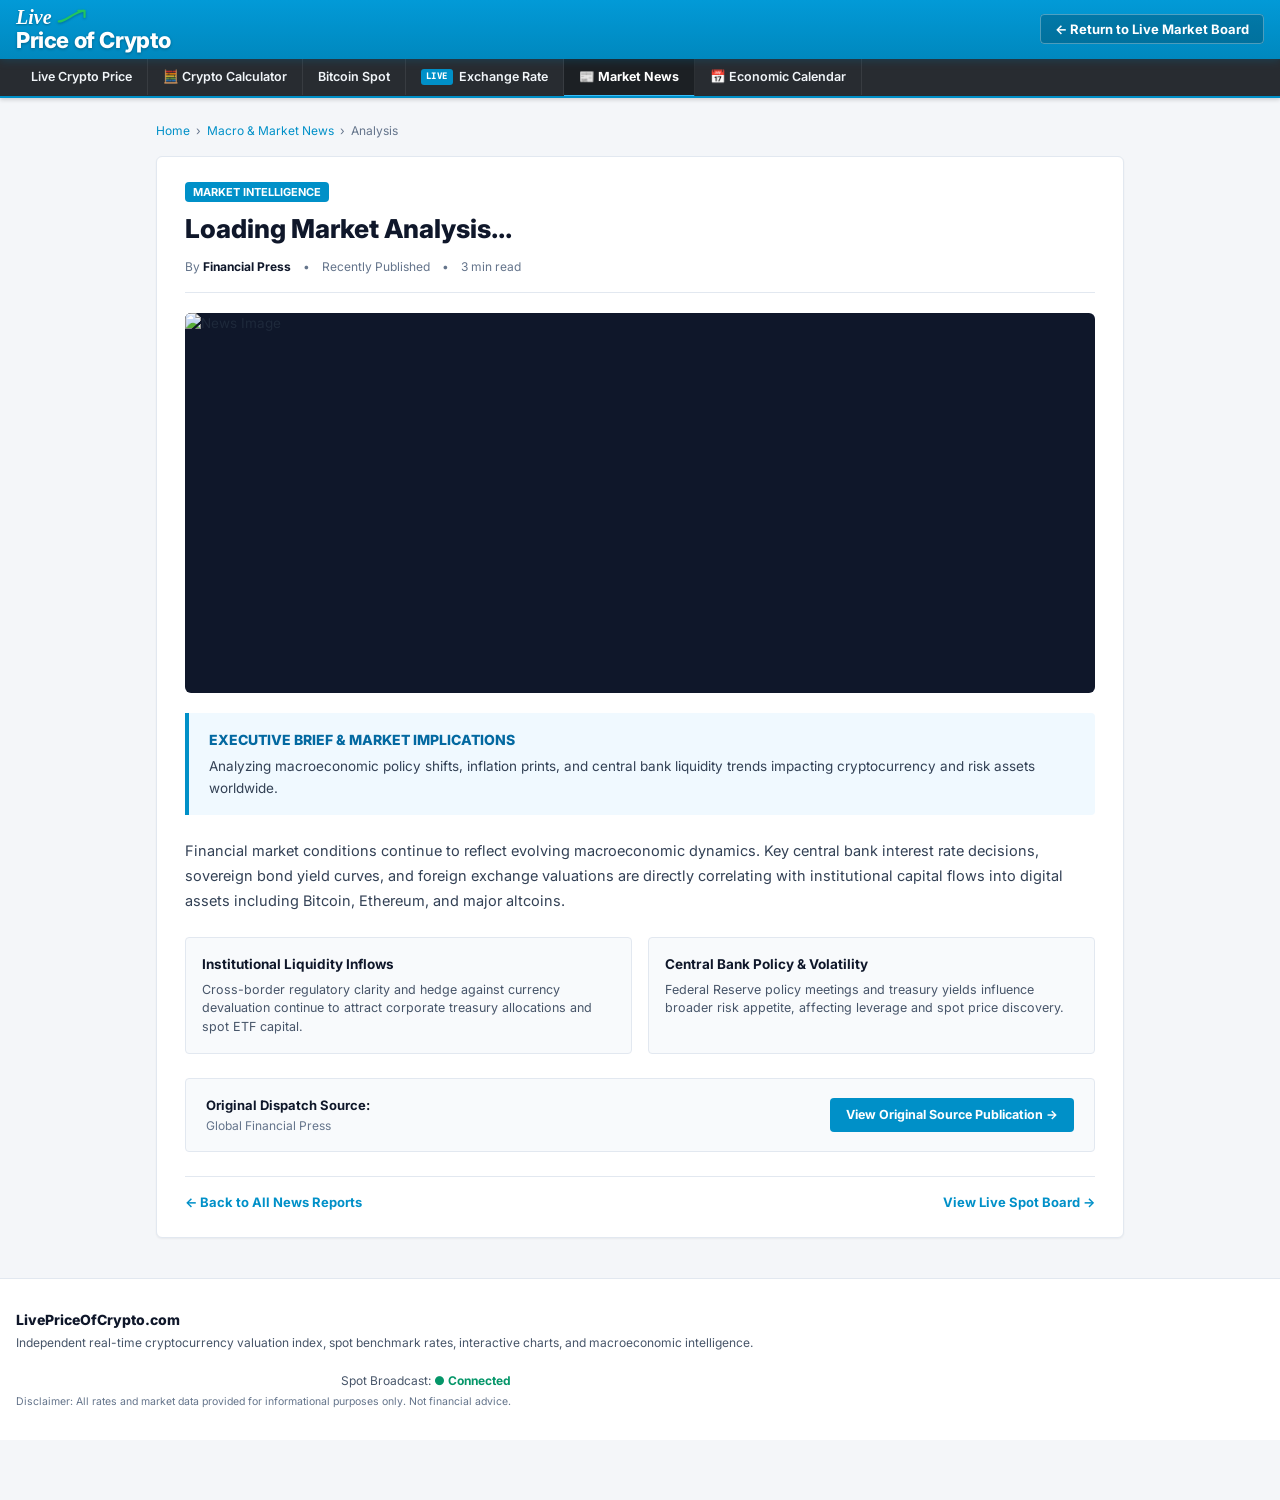
==== commit 4aa1f1db: "Add files via upload" ====
--- a/article.html
+++ b/article.html
@@ -2,226 +2,303 @@
 <html lang="en">
 <head>
     <meta charset="UTF-8">
-    <meta name="viewport" content="width=device-width, initial-scale=1.0">
+    <meta name="viewport" content="width=device-width, initial-scale=1.0, maximum-scale=1.0, user-scalable=no">
     <title>Market Analysis & News Report | LivePriceOfCrypto.com</title>
     <meta name="description" content="Detailed market intelligence, macroeconomic analysis, and cryptocurrency market impact report.">
     <link rel="canonical" href="https://livepriceofcrypto.com">
     <link rel="preconnect" href="https://fonts.googleapis.com">
     <link rel="preconnect" href="https://fonts.gstatic.com" crossorigin>
-    <link href="https://fonts.googleapis.com/css2?family=Inter:wght@400;500;600;700;800&family=JetBrains+Mono:wght@400;500;600;700&family=Merriweather:ital,wght@0,300;0,400;0,700;1,300&display=swap" rel="stylesheet">
+    <link href="https://fonts.googleapis.com/css2?family=Inter:wght@400;500;600;700;800;900&family=JetBrains+Mono:wght@400;500;600;700&display=swap" rel="stylesheet">
     <link rel="stylesheet" href="style.css">
-    <link rel="icon" type="image/svg+xml" href="data:image/svg+xml,<svg xmlns='http://www.w3.org/2000/svg' viewBox='0 0 100 100'><text y='.9em' font-size='90'>📊</text></svg>">
+    <link rel="icon" type="image/svg+xml" href="data:image/svg+xml,<svg xmlns='http://www.w3.org/2000/svg' viewBox='0 0 100 100'><text y='.9em' font-size='90'>📈</text></svg>">
+    <style>
+        .article-page-wrap {
+            max-width: 1000px;
+            margin: 24px auto;
+            padding: 0 16px;
+        }
+        .article-card {
+            background: #ffffff;
+            border: 1px solid var(--border);
+            border-radius: var(--radius-md);
+            padding: 24px 28px;
+            box-shadow: var(--shadow-sm);
+        }
+        .article-breadcrumb {
+            display: flex;
+            align-items: center;
+            gap: 6px;
+            font-size: 12px;
+            color: var(--text-muted);
+            margin-bottom: 16px;
+        }
+        .article-breadcrumb a {
+            color: var(--lpg-blue);
+            text-decoration: none;
+        }
+        .article-meta-badge {
+            display: inline-block;
+            background: var(--lpg-blue);
+            color: #ffffff;
+            font-size: 11px;
+            font-weight: 700;
+            padding: 2px 8px;
+            border-radius: 4px;
+            text-transform: uppercase;
+            margin-bottom: 10px;
+        }
+        .article-title-main {
+            font-size: 26px;
+            font-weight: 800;
+            color: #0f172a;
+            line-height: 1.3;
+            margin-bottom: 12px;
+        }
+        .article-author-row {
+            display: flex;
+            align-items: center;
+            gap: 12px;
+            font-size: 12px;
+            color: var(--text-muted);
+            padding-bottom: 16px;
+            border-bottom: 1px solid var(--border);
+            margin-bottom: 20px;
+        }
+        .article-author-row strong {
+            color: #0f172a;
+        }
+        .article-hero-box {
+            width: 100%;
+            height: 380px;
+            border-radius: var(--radius-md);
+            overflow: hidden;
+            background: #0f172a;
+            margin-bottom: 20px;
+        }
+        .article-hero-box img {
+            width: 100%;
+            height: 100%;
+            object-fit: cover;
+        }
+        .article-exec-summary {
+            background: #f0f9ff;
+            border-left: 4px solid var(--lpg-blue);
+            padding: 16px 20px;
+            border-radius: 0 var(--radius-sm) var(--radius-sm) 0;
+            margin-bottom: 24px;
+        }
+        .article-exec-summary h3 {
+            font-size: 14px;
+            font-weight: 800;
+            color: #0369a1;
+            margin-bottom: 6px;
+            text-transform: uppercase;
+        }
+        .article-exec-summary p {
+            font-size: 13.5px;
+            color: #334155;
+            line-height: 1.6;
+        }
+        .article-body-p {
+            font-size: 14.5px;
+            color: #334155;
+            line-height: 1.7;
+            margin-bottom: 16px;
+        }
+        .article-impact-grid {
+            display: grid;
+            grid-template-columns: repeat(2, 1fr);
+            gap: 16px;
+            margin: 24px 0;
+        }
+        .article-impact-card {
+            background: var(--bg-surface);
+            border: 1px solid var(--border);
+            border-radius: var(--radius-sm);
+            padding: 16px;
+        }
+        .article-impact-card h4 {
+            font-size: 13.5px;
+            font-weight: 700;
+            color: #0f172a;
+            margin-bottom: 6px;
+        }
+        .article-impact-card p {
+            font-size: 12.5px;
+            color: #475569;
+            line-height: 1.5;
+        }
+        .source-attribution-card {
+            background: #f8fafc;
+            border: 1px solid var(--border);
+            border-radius: var(--radius-sm);
+            padding: 16px 20px;
+            display: flex;
+            align-items: center;
+            justify-content: space-between;
+            gap: 16px;
+            flex-wrap: wrap;
+            margin-top: 24px;
+        }
+        .btn-ext-source {
+            background: var(--lpg-blue);
+            color: #ffffff;
+            padding: 8px 16px;
+            border-radius: var(--radius-sm);
+            font-size: 12.5px;
+            font-weight: 700;
+            text-decoration: none;
+            transition: background 0.15s;
+        }
+        .btn-ext-source:hover {
+            background: var(--lpg-blue-dark);
+        }
+        .article-bottom-actions {
+            display: flex;
+            align-items: center;
+            justify-content: space-between;
+            margin-top: 24px;
+            padding-top: 16px;
+            border-top: 1px solid var(--border);
+        }
+        .btn-back-link {
+            font-size: 13px;
+            font-weight: 700;
+            color: var(--lpg-blue);
+            text-decoration: none;
+        }
+        @media (max-width: 640px) {
+            .article-hero-box {
+                height: 220px;
+            }
+            .article-title-main {
+                font-size: 20px;
+            }
+            .article-impact-grid {
+                grid-template-columns: 1fr;
+            }
+        }
+    </style>
 </head>
 <body data-theme="gold-light">
 
-    <!-- Top Market Bar -->
-    <div class="top-market-bar">
-        <div class="container top-market-inner">
-            <div class="top-market-left">
-                <span class="market-status-dot">●</span>
-                <span class="market-status-text">LIVE MARKET INTELLIGENCE</span>
-                <span class="market-clock" id="liveClock">00:00:00 UTC</span>
-            </div>
-            <div class="top-market-right">
-                <a href="index.html" class="nav-back-link">← Return to Market Board</a>
-            </div>
-        </div>
-    </div>
-
-    <!-- Header -->
-    <header class="main-header">
-        <div class="container header-inner">
-            <div class="site-branding">
-                <a href="index.html" class="brand-link">
-                    <div class="brand-icon">LC</div>
-                    <div>
-                        <h1 class="brand-name">LivePriceOfCrypto<span class="brand-tld">.com</span></h1>
-                        <span class="brand-sub">Real-Time Cryptocurrency & Macroeconomic Market Intelligence</span>
+    <!-- Top Sky-Blue Header -->
+    <header class="lpg-top-header">
+        <div class="lpg-header-container">
+            <div class="lpg-brand-wrap">
+                <a href="index.html" class="lpg-brand-link">
+                    <div class="lpg-brand-text">
+                        <div class="lpg-brand-top">
+                            <span class="brand-live">Live</span>
+                            <svg class="brand-curve-svg" viewBox="0 0 36 18" width="32" height="16" fill="none" xmlns="http://www.w3.org/2000/svg">
+                                <path d="M2 14 C10 14, 18 4, 30 2" stroke="#22c55e" stroke-width="2.5" stroke-linecap="round"/>
+                                <path d="M24 2 L31 2 L31 9" stroke="#22c55e" stroke-width="2.5" stroke-linecap="round" stroke-linejoin="round"/>
+                            </svg>
+                        </div>
+                        <h1 class="lpg-brand-title">Price of Crypto</h1>
                     </div>
                 </a>
             </div>
-            <nav class="header-nav">
-                <a href="index.html#sectionSpot" class="nav-link">Spot Rates</a>
-                <a href="index.html#sectionPrices" class="nav-link">All Assets</a>
-                <a href="index.html#sectionNews" class="nav-link active">Market News</a>
-                <a href="index.html#sectionCalendar" class="nav-link">Economic Calendar</a>
-            </nav>
+            <div>
+                <a href="index.html" style="color:#ffffff; font-weight:700; font-size:13px; text-decoration:none; background:rgba(0,0,0,0.2); padding:6px 14px; border-radius:4px; border:1px solid rgba(255,255,255,0.3);">
+                    ← Return to Live Market Board
+                </a>
+            </div>
         </div>
     </header>
 
-    <!-- Main Article Body -->
-    <main class="container article-container">
-        
+    <!-- Navigation Bar -->
+    <nav class="lpg-nav-bar">
+        <div class="lpg-nav-container">
+            <a href="index.html" class="nav-tab">Live Crypto Price</a>
+            <a href="index.html#sectionCalculator" class="nav-tab">🧮 Crypto Calculator</a>
+            <a href="index.html" class="nav-tab">Bitcoin Spot</a>
+            <a href="index.html#worldwideSidebar" class="nav-tab"><span class="badge-live-tab">live</span> Exchange Rate</a>
+            <a href="index.html#sectionNews" class="nav-tab active">📰 Market News</a>
+            <a href="index.html#sectionCalendar" class="nav-tab">📅 Economic Calendar</a>
+        </div>
+    </nav>
+
+    <!-- Main Article Wrap -->
+    <main class="article-page-wrap">
         <div class="article-breadcrumb">
             <a href="index.html">Home</a> <span>›</span>
-            <a href="index.html#sectionNews">Market News & Macro Intelligence</a> <span>›</span>
-            <span id="breadcrumbTitle">Market Report</span>
-        </div>
-
-        <div class="article-layout">
-            <!-- Article Content Column -->
-            <article class="article-main" id="articleMain">
-                
-                <!-- Category & Time -->
-                <div class="article-meta-header">
-                    <span class="article-category-badge" id="articleCategory">MACRO & CRYPTO IMPACT</span>
-                    <span class="article-date" id="articleDate">Loading report...</span>
-                    <span class="article-readtime" id="articleReadTime">3 min read</span>
+            <a href="index.html#sectionNews">Macro & Market News</a> <span>›</span>
+            <span id="breadcrumbTitle">Analysis</span>
+        </div>
+
+        <div class="article-card">
+            <span class="article-meta-badge">MARKET INTELLIGENCE</span>
+            <h1 class="article-title-main" id="articleHeadline">Loading Market Analysis...</h1>
+
+            <div class="article-author-row">
+                <span>By <strong id="articleSource">Financial Press</strong></span>
+                <span>•</span>
+                <span id="articleDate">Recently Published</span>
+                <span>•</span>
+                <span>3 min read</span>
+            </div>
+
+            <div class="article-hero-box">
+                <img id="articleImage" src="https://images.unsplash.com/photo-1621416894569-0f39ed31d247?w=1200&auto=format&fit=crop&q=80" alt="News Image">
+            </div>
+
+            <div class="article-exec-summary">
+                <h3>Executive Brief & Market Implications</h3>
+                <p id="articleSummary">Analyzing macroeconomic policy shifts, inflation prints, and central bank liquidity trends impacting cryptocurrency and risk assets worldwide.</p>
+            </div>
+
+            <div class="article-body-p" id="articleContent">
+                Financial market conditions continue to reflect evolving macroeconomic dynamics. Key central bank interest rate decisions, sovereign bond yield curves, and foreign exchange valuations are directly correlating with institutional capital flows into digital assets including Bitcoin, Ethereum, and major altcoins.
+            </div>
+
+            <div class="article-impact-grid">
+                <div class="article-impact-card">
+                    <h4>Institutional Liquidity Inflows</h4>
+                    <p>Cross-border regulatory clarity and hedge against currency devaluation continue to attract corporate treasury allocations and spot ETF capital.</p>
                 </div>
-
-                <!-- Headline -->
-                <h1 class="article-headline" id="articleHeadline">Loading Market Analysis...</h1>
-
-                <!-- Source & Author -->
-                <div class="article-author-bar">
-                    <div class="author-avatar">📊</div>
-                    <div>
-                        <div class="author-name" id="articleSource">Global Financial Wire</div>
-                        <div class="author-title">Syndicated Market Intelligence Report</div>
-                    </div>
+                <div class="article-impact-card">
+                    <h4>Central Bank Policy & Volatility</h4>
+                    <p>Federal Reserve policy meetings and treasury yields influence broader risk appetite, affecting leverage and spot price discovery.</p>
                 </div>
-
-                <!-- Featured Image -->
-                <div class="article-hero-wrap">
-                    <img id="articleImage" src="https://images.unsplash.com/photo-1621416894569-0f39ed31d247?w=1200&auto=format&fit=crop&q=80" alt="Market News Hero" class="article-hero-img">
-                    <div class="article-hero-caption" id="articleCaption">Macro factors influencing cryptocurrency liquidity and digital asset valuations</div>
+            </div>
+
+            <div class="source-attribution-card">
+                <div>
+                    <strong style="color:#0f172a; font-size:13px;">Original Dispatch Source:</strong>
+                    <div id="sourceDomainText" style="font-size:12px; color:var(--text-muted); margin-top:2px;">Global Financial Press</div>
                 </div>
-
-                <!-- Executive Summary Box -->
-                <div class="executive-summary-box">
-                    <div class="summary-header">
-                        <span class="summary-icon">⚡</span>
-                        <h3>Executive Brief & Market Impact Summary</h3>
-                    </div>
-                    <p id="articleSummary">Evaluating macroeconomic policy shifts, inflation prints, and central bank liquidity trends impacting cryptocurrency and risk assets worldwide.</p>
-                </div>
-
-                <!-- Story Body -->
-                <div class="article-body-content" id="articleContent">
-                    <p>Financial market conditions continue to reflect evolving macroeconomic dynamics. Key central bank interest rate decisions, bond yields, and foreign exchange valuations are directly correlating with institutional capital flows into digital assets including Bitcoin, Ethereum, and major altcoins.</p>
-                </div>
-
-                <!-- Market Impact Breakdown Section (Added Content) -->
-                <div class="market-impact-section">
-                    <h3 class="impact-title">Cryptocurrency Market Implications</h3>
-                    <div class="impact-grid">
-                        <div class="impact-card">
-                            <div class="impact-card-head">
-                                <span class="impact-badge bullish">BULLISH DRIVER</span>
-                                <h4>Institutional Inflows</h4>
-                            </div>
-                            <p>Global regulatory clarity and hedge against currency devaluation continue to attract corporate treasury allocations and spot ETF capital.</p>
-                        </div>
-                        <div class="impact-card">
-                            <div class="impact-card-head">
-                                <span class="impact-badge neutral">VOLATILITY FACTOR</span>
-                                <h4>Macro Interest Rates</h4>
-                            </div>
-                            <p>Federal Reserve policy meetings and treasury yields influence broader risk appetite, affecting leverage and short-term price discovery.</p>
-                        </div>
-                    </div>
-                </div>
-
-                <!-- Key Takeaways (Added Value) -->
-                <div class="key-takeaways-card">
-                    <h4>Key Takeaways for Investors</h4>
-                    <ul class="takeaways-list" id="takeawaysList">
-                        <li>Global liquidity trends and currency fluctuations remain the primary catalyst for cryptocurrency valuations.</li>
-                        <li>Traders are monitoring support and resistance zones across Bitcoin ($73,000 - $76,000) and Ethereum ($2,700 - $2,950).</li>
-                        <li>Upcoming macroeconomic releases and central bank guidance will determine weekly volatility profiles.</li>
-                    </ul>
-                </div>
-
-                <!-- External Source Citation Link -->
-                <div class="source-attribution-card">
-                    <div class="source-info">
-                        <strong>Original Source Dispatch:</strong>
-                        <span id="sourceDomainText">Global Financial Press</span>
-                    </div>
-                    <a href="#" target="_blank" rel="noopener noreferrer" class="btn-external-source" id="originalSourceLink">
-                        View Original Source Publication →
-                    </a>
-                </div>
-
-                <!-- Navigation Bottom -->
-                <div class="article-bottom-nav">
-                    <a href="index.html#sectionNews" class="btn-back-news">← Back to All News Reports</a>
-                    <a href="index.html#sectionPrices" class="btn-view-prices">View Live Market Board →</a>
-                </div>
-
-            </article>
-
-            <!-- Sidebar Column -->
-            <aside class="article-sidebar">
-                <div class="sidebar-widget">
-                    <div class="widget-head">
-                        <h4>Spot Crypto Rates</h4>
-                        <span class="live-dot pulse"></span>
-                    </div>
-                    <div class="sidebar-spot-list" id="sidebarSpotList">
-                        <!-- Populated by script -->
-                        <div class="sidebar-spot-row">
-                            <span>Bitcoin (BTC)</span>
-                            <strong id="side-btc">$74,850</strong>
-                        </div>
-                        <div class="sidebar-spot-row">
-                            <span>Ethereum (ETH)</span>
-                            <strong id="side-eth">$2,845</strong>
-                        </div>
-                        <div class="sidebar-spot-row">
-                            <span>Solana (SOL)</span>
-                            <strong id="side-sol">$188.50</strong>
-                        </div>
-                        <div class="sidebar-spot-row">
-                            <span>BNB</span>
-                            <strong id="side-bnb">$595.20</strong>
-                        </div>
-                        <div class="sidebar-spot-row">
-                            <span>XRP</span>
-                            <strong id="side-xrp">$0.584</strong>
-                        </div>
-                    </div>
-                    <a href="index.html#sectionPrices" class="sidebar-view-all">View All 100 Assets →</a>
-                </div>
-
-                <div class="sidebar-widget">
-                    <div class="widget-head">
-                        <h4>Economic Calendar</h4>
-                    </div>
-                    <p class="sidebar-text">Check daily interest rate announcements, CPI inflation data, and labor reports impacting crypto.</p>
-                    <a href="index.html#sectionCalendar" class="sidebar-btn-cal">Open Economic Calendar →</a>
-                </div>
-            </aside>
-        </div>
-
+                <a href="#" target="_blank" rel="noopener noreferrer" class="btn-ext-source" id="originalSourceLink">
+                    View Original Source Publication →
+                </a>
+            </div>
+
+            <div class="article-bottom-actions">
+                <a href="index.html#sectionNews" class="btn-back-link">← Back to All News Reports</a>
+                <a href="index.html" class="btn-back-link">View Live Spot Board →</a>
+            </div>
+        </div>
     </main>
 
     <!-- Footer -->
-    <footer class="main-footer">
+    <footer class="lpg-footer">
         <div class="container footer-inner">
-            <div>
+            <div class="footer-info">
                 <h4 class="footer-brand">LivePriceOfCrypto.com</h4>
-                <p>The Comprehensive Cryptocurrency & Financial Market Intelligence Platform.</p>
+                <p>Independent real-time cryptocurrency valuation index, spot benchmark rates, interactive charts, and macroeconomic intelligence.</p>
             </div>
             <div class="footer-meta">
-                <p>Real-Time Market Data • Institutional Grade</p>
-                <p class="footer-disclaimer">Informational purposes only. Not financial advice.</p>
+                <p>Spot Broadcast: <strong style="color:#059669">● Connected</strong></p>
+                <p class="footer-disclaimer">Disclaimer: All rates and market data provided for informational purposes only. Not financial advice.</p>
             </div>
         </div>
     </footer>
 
-    <script src="script.js"></script>
     <script>
-        // Article Reader Script
         document.addEventListener('DOMContentLoaded', () => {
-            loadArticleDetails();
-        });
-
-        function loadArticleDetails() {
             const urlParams = new URLSearchParams(window.location.search);
             const articleId = urlParams.get('id');
 
-            // Retrieve stored articles from localStorage
             let storedArticles = [];
             try {
                 storedArticles = JSON.parse(localStorage.getItem('cached_crypto_news') || '[]');
@@ -248,17 +325,17 @@
                 const sourceDomain = document.getElementById('sourceDomainText');
 
                 if (headline) headline.textContent = article.title;
-                if (breadcrumb) breadcrumb.textContent = article.title.slice(0, 40) + '...';
+                if (breadcrumb) breadcrumb.textContent = article.title.slice(0, 35) + '...';
                 if (source) source.textContent = article.source || 'Financial Market Wire';
-                if (sourceDomain) sourceDomain.textContent = article.source || 'News Source';
+                if (sourceDomain) sourceDomain.textContent = article.source || 'Financial Press';
                 if (date) date.textContent = article.pubDate || 'Today';
                 if (img && article.image) img.src = article.image;
                 if (summary) summary.textContent = article.snippet || article.title;
 
                 if (content && article.snippet) {
                     content.innerHTML = `
-                        <p class="article-lead">${article.snippet}</p>
-                        <p>Market analysts observe that macroeconomic policy shifts, international interest rate expectations, and treasury yield variations continue to serve as leading drivers of capital allocation into Bitcoin and the broader cryptocurrency complex.</p>
+                        <p style="font-weight:600; color:#0f172a; margin-bottom:12px;">${article.snippet}</p>
+                        <p style="margin-bottom:12px;">Market analysts observe that macroeconomic policy shifts, international interest rate expectations, and sovereign debt yield variations continue to serve as leading drivers of capital allocation into Bitcoin and the broader cryptocurrency asset class.</p>
                         <p>Institutional desks and retail participants alike are monitoring key market liquidity metrics, order book depth, and central bank statements to gauge the trajectory of digital asset valuations over the forthcoming quarterly cycle.</p>
                     `;
                 }
@@ -267,7 +344,7 @@
                     origLink.href = article.link;
                 }
             }
-        }
+        });
     </script>
 </body>
 </html>
--- a/style.css
+++ b/style.css
@@ -1,41 +1,45 @@
 /* ========================================================
    LivePriceOfCrypto.com — Complete Modern Financial Stylesheet
-   - LivePriceOfGold.com Aesthetic
-   - Mobile-Optimized Top 5 Small Boxes & Engaging App-Like UX
-   - Category Filters & Interactive Charts for All Cryptos
-   - Fear & Greed Index Sentiment Gauge & Macro News
+   - Exact LivePriceOfGold.com Light Theme Architecture
+   - Sky-Blue Benchmark Header (#0090c8) + 5 Spot Rates
+   - Dark Charcoal Subnav Bar (#282c31)
+   - Two-Column Body Layout (Clean White Gazette Aesthetic)
+   - Worldwide Currency Search & Live Rates Sidebar
+   - Mobile-Optimized Smooth Swipe & Touch UI
+   - Zero-Lag Instant 0.001s Render & Permanent Light Theme
    ======================================================== */
 
 :root, [data-theme="gold-light"] {
-    --bg-page: #f8fafc;
+    --lpg-blue: #0090c8;
+    --lpg-blue-dark: #0077a6;
+    --lpg-blue-light: #e0f2fe;
+    --lpg-charcoal: #282c31;
+    --lpg-charcoal-dark: #1e2226;
+    --lpg-charcoal-light: #383e46;
+    --bg-page: #f4f6f9;
     --bg-card: #ffffff;
-    --bg-surface: #f1f5f9;
-    --bg-hover: #e2e8f0;
-    --bg-input: #ffffff;
+    --bg-surface: #f8fafc;
+    --bg-hover: #f1f5f9;
     --border: #e2e8f0;
-    --border-light: #cbd5e1;
-    --border-accent: #d97706;
-    --text-primary: #0f172a;
+    --border-dark: #cbd5e1;
+    --text-primary: #1e293b;
     --text-secondary: #475569;
     --text-muted: #64748b;
+    --green: #059669;
+    --green-light: #10b981;
+    --green-bg: rgba(5, 150, 105, 0.12);
+    --red: #dc2626;
+    --red-light: #ef4444;
+    --red-bg: rgba(220, 38, 38, 0.12);
     --gold: #b45309;
-    --gold-light: #d97706;
     --gold-bg: rgba(180, 83, 9, 0.08);
-    --green: #059669;
-    --green-bg: rgba(5, 150, 105, 0.12);
-    --green-flash: rgba(5, 150, 105, 0.25);
-    --red: #dc2626;
-    --red-bg: rgba(220, 38, 38, 0.12);
-    --red-flash: rgba(220, 38, 38, 0.25);
-    --orange: #ea580c;
-    --yellow: #ca8a04;
-    --font-sans: 'Inter', -apple-system, BlinkMacSystemFont, sans-serif;
-    --font-mono: 'JetBrains Mono', 'Courier New', monospace;
-    --font-serif: 'Cinzel', 'Playfair Display', 'Merriweather', Georgia, serif;
+    --font-sans: 'Inter', -apple-system, BlinkMacSystemFont, "Segoe UI", Roboto, sans-serif;
+    --font-mono: 'JetBrains Mono', SFMono-Regular, Menlo, Monaco, Consolas, monospace;
     --radius-sm: 4px;
-    --radius-md: 8px;
-    --radius-lg: 12px;
-    --shadow-card: 0 2px 10px rgba(0, 0, 0, 0.05);
+    --radius-md: 6px;
+    --radius-lg: 10px;
+    --shadow-sm: 0 1px 2px rgba(0, 0, 0, 0.05);
+    --shadow-md: 0 4px 6px -1px rgba(0, 0, 0, 0.08), 0 2px 4px -1px rgba(0, 0, 0, 0.04);
 }
 
 *, *::before, *::after {
@@ -54,1547 +58,1248 @@
     font-family: var(--font-sans);
     line-height: 1.5;
     min-height: 100vh;
-    font-size: 14px;
-    transition: background-color 0.2s, color 0.2s;
-    padding-bottom: 60px; /* Space for mobile nav */
+    font-size: 13.5px;
+    padding-bottom: 60px;
+    -webkit-font-smoothing: antialiased;
+}
+
+a {
+    color: inherit;
+    text-decoration: none;
 }
 
 .container {
-    max-width: 1440px;
+    max-width: 1380px;
     margin: 0 auto;
-    padding: 0 20px;
-}
-
-/* ============= TOP FINANCIAL BAR ============= */
-.top-market-bar {
+    padding: 0 16px;
+}
+
+/* ========================================================
+   1. TOP SKY-BLUE HEADER STRIP (livepriceofgold.com match)
+   Holds Logo on Left + 5 Benchmark Spot Rates on Right
+   ======================================================== */
+.lpg-top-header {
+    background: linear-gradient(180deg, #029ad7 0%, #0088be 100%);
+    color: #ffffff;
+    padding: 7px 0;
+    box-shadow: 0 2px 8px rgba(0, 120, 170, 0.25);
+    position: relative;
+    z-index: 40;
+}
+
+.lpg-header-container {
+    max-width: 1380px;
+    margin: 0 auto;
+    padding: 0 16px;
+    display: flex;
+    align-items: center;
+    justify-content: space-between;
+    gap: 16px;
+}
+
+/* Brand Logo */
+.lpg-brand-wrap {
+    display: flex;
+    flex-direction: column;
+    align-items: flex-start;
+    justify-content: center;
+    flex-shrink: 0;
+}
+
+.lpg-brand-link {
+    display: block;
+    text-decoration: none;
+}
+
+.lpg-brand-text {
+    display: flex;
+    flex-direction: column;
+}
+
+.lpg-brand-top {
+    display: flex;
+    align-items: center;
+    gap: 5px;
+    line-height: 1;
+}
+
+.brand-live {
+    font-family: 'Playfair Display', Georgia, serif;
+    font-size: 20px;
+    font-style: italic;
+    font-weight: 700;
+    color: #ffffff;
+    text-shadow: 0 1px 2px rgba(0,0,0,0.3);
+}
+
+.brand-curve-svg {
+    filter: drop-shadow(0 1px 1px rgba(0,0,0,0.25));
+}
+
+.lpg-brand-title {
+    font-size: 22px;
+    font-weight: 800;
+    color: #ffffff;
+    letter-spacing: -0.4px;
+    line-height: 1.1;
+    text-shadow: 0 1px 3px rgba(0,0,0,0.3);
+    margin-top: 1px;
+}
+
+/* Segmented Battery / Progress Indicator */
+.lpg-segmented-loader {
+    display: inline-flex;
+    align-items: center;
+    gap: 2px;
+    background: rgba(0, 0, 0, 0.22);
+    padding: 2px 5px;
+    border-radius: 3px;
+    margin-top: 5px;
+    border: 1px solid rgba(255, 255, 255, 0.2);
+}
+
+.lpg-segmented-loader .seg {
+    width: 7px;
+    height: 8px;
+    background: rgba(255, 255, 255, 0.45);
+    border-radius: 1px;
+    animation: segPulse 2s infinite ease-in-out;
+}
+
+.lpg-segmented-loader .seg-1 { animation-delay: 0.1s; }
+.lpg-segmented-loader .seg-2 { animation-delay: 0.2s; }
+.lpg-segmented-loader .seg-3 { animation-delay: 0.3s; }
+.lpg-segmented-loader .seg-4 { animation-delay: 0.4s; }
+.lpg-segmented-loader .seg-5 { animation-delay: 0.5s; }
+.lpg-segmented-loader .seg-6 { animation-delay: 0.6s; }
+.lpg-segmented-loader .seg-7 { animation-delay: 0.7s; }
+
+@keyframes segPulse {
+    0%, 100% { background: #38bdf8; opacity: 1; }
+    50% { background: rgba(255, 255, 255, 0.35); opacity: 0.6; }
+}
+
+.seg-tag {
+    font-size: 8.5px;
+    font-weight: 800;
+    color: #4ade80;
+    margin-left: 4px;
+    letter-spacing: 0.6px;
+    font-family: var(--font-mono);
+}
+
+/* Spot Rates Strip in Header */
+.lpg-spot-strip {
+    display: flex;
+    align-items: stretch;
+    background: rgba(0, 0, 0, 0.14);
+    border-radius: 6px;
+    border: 1px solid rgba(255, 255, 255, 0.25);
+    overflow: hidden;
+    flex-grow: 1;
+    max-width: 960px;
+}
+
+.lpg-spot-box {
+    flex: 1;
+    min-width: 145px;
+    padding: 6px 12px;
+    border-right: 1px solid rgba(255, 255, 255, 0.22);
+    text-align: left;
+    cursor: pointer;
+    transition: background 0.15s ease;
+    user-select: none;
+}
+
+.lpg-spot-box:last-child {
+    border-right: none;
+}
+
+.lpg-spot-box:hover {
+    background: rgba(255, 255, 255, 0.12);
+}
+
+.spot-title-row {
+    display: flex;
+    align-items: center;
+    gap: 4px;
+    font-size: 11px;
+    font-weight: 700;
+    color: #e0f2fe;
+    text-transform: uppercase;
+    letter-spacing: 0.5px;
+    line-height: 1.2;
+}
+
+.spot-icon {
+    font-size: 12px;
+}
+
+.spot-arrow {
+    font-size: 8.5px;
+    margin-left: 1px;
+}
+
+.spot-arrow.down {
+    color: #fecaca;
+}
+
+.spot-arrow.up {
+    color: #bbf7d0;
+}
+
+.spot-price-row {
+    margin: 2px 0 1px 0;
+}
+
+.spot-price {
+    font-family: var(--font-mono);
+    font-size: 15.5px;
+    font-weight: 800;
+    color: #ffffff;
+    text-shadow: 0 1px 2px rgba(0, 0, 0, 0.35);
+    letter-spacing: -0.3px;
+    transition: color 0.2s;
+}
+
+.spot-price.flash-green {
+    animation: flashGreenText 0.7s ease;
+}
+
+.spot-price.flash-red {
+    animation: flashRedText 0.7s ease;
+}
+
+@keyframes flashGreenText {
+    0%, 100% { color: #ffffff; }
+    50% { color: #4ade80; text-shadow: 0 0 8px rgba(74, 222, 128, 0.8); }
+}
+
+@keyframes flashRedText {
+    0%, 100% { color: #ffffff; }
+    50% { color: #f87171; text-shadow: 0 0 8px rgba(248, 113, 113, 0.8); }
+}
+
+.spot-change-row {
+    font-family: var(--font-mono);
+    font-size: 10.5px;
+    font-weight: 700;
+    line-height: 1.2;
+}
+
+.spot-change.bullish {
+    color: #4ade80;
+    text-shadow: 0 1px 1px rgba(0,0,0,0.4);
+}
+
+.spot-change.bearish {
+    color: #f87171;
+    text-shadow: 0 1px 1px rgba(0,0,0,0.4);
+}
+
+.spot-range-row {
+    font-size: 9px;
+    color: #bae6fd;
+    white-space: nowrap;
+    margin-top: 1px;
+    font-family: var(--font-mono);
+    opacity: 0.95;
+    letter-spacing: -0.2px;
+}
+
+/* ========================================================
+   2. DARK CHARCOAL NAVIGATION BAR (livepriceofgold.com match)
+   ======================================================== */
+.lpg-nav-bar {
+    background: #282c31;
+    border-bottom: 2px solid var(--lpg-blue);
+    position: sticky;
+    top: 0;
+    z-index: 35;
+    box-shadow: 0 2px 4px rgba(0, 0, 0, 0.15);
+}
+
+.lpg-nav-container {
+    max-width: 1380px;
+    margin: 0 auto;
+    padding: 0 16px;
+    display: flex;
+    align-items: center;
+    overflow-x: auto;
+    -webkit-overflow-scrolling: touch;
+    scrollbar-width: none;
+}
+
+.lpg-nav-container::-webkit-scrollbar {
+    display: none;
+}
+
+.nav-tab {
+    display: inline-flex;
+    align-items: center;
+    gap: 6px;
+    padding: 9px 15px;
+    font-size: 12.5px;
+    font-weight: 600;
+    color: #f1f5f9;
+    text-decoration: none;
+    white-space: nowrap;
+    transition: background 0.15s, color 0.15s;
+    border-right: 1px solid rgba(255, 255, 255, 0.08);
+}
+
+.nav-tab:hover {
+    background: #383f47;
+    color: #38bdf8;
+}
+
+.nav-tab.active {
+    background: #1c2024;
+    color: #ffffff;
+    font-weight: 700;
+    border-bottom: 2px solid #38bdf8;
+    margin-bottom: -2px;
+}
+
+.badge-live-tab {
+    background: var(--lpg-blue);
+    color: #ffffff;
+    font-size: 9px;
+    font-weight: 800;
+    padding: 1px 5px;
+    border-radius: 3px;
+    text-transform: uppercase;
+    letter-spacing: 0.4px;
+    font-family: var(--font-mono);
+}
+
+/* Continuous Scrolling Ticker Tape */
+.market-ticker-tape {
+    display: flex;
+    align-items: center;
+    background: #ffffff;
+    border-bottom: 1px solid var(--border);
+    height: 30px;
+    overflow: hidden;
+    font-family: var(--font-mono);
+    font-size: 0.72rem;
+}
+
+.ticker-tape-tag {
+    background: var(--lpg-charcoal);
+    color: #ffffff;
+    font-weight: 800;
+    padding: 0 12px;
+    height: 100%;
+    display: flex;
+    align-items: center;
+    font-size: 0.68rem;
+    letter-spacing: 0.6px;
+    flex-shrink: 0;
+    z-index: 2;
+}
+
+.ticker-tape-track {
+    flex: 1;
+    overflow: hidden;
+    white-space: nowrap;
+}
+
+.ticker {
+    display: inline-flex;
+    align-items: center;
+    animation: scrollTicker 45s linear infinite;
+}
+
+.ticker:hover {
+    animation-play-state: paused;
+}
+
+@keyframes scrollTicker {
+    0% { transform: translateX(0); }
+    100% { transform: translateX(-50%); }
+}
+
+.ticker-item {
+    display: inline-flex;
+    align-items: center;
+    gap: 6px;
+    padding: 0 16px;
+    color: var(--text-secondary);
+    border-right: 1px solid #f1f5f9;
+    cursor: pointer;
+}
+
+.ticker-item:hover {
+    color: var(--lpg-blue);
+}
+
+.ticker-item strong {
+    color: var(--text-primary);
+}
+
+/* ========================================================
+   3. TWO-COLUMN MAIN BODY LAYOUT (livepriceofgold.com match)
+   ======================================================== */
+.main-portal-layout {
+    display: grid;
+    grid-template-columns: 1fr 330px;
+    gap: 22px;
+    align-items: start;
+    margin-top: 18px;
+    margin-bottom: 30px;
+}
+
+.main-column {
+    display: flex;
+    flex-direction: column;
+    gap: 22px;
+    min-width: 0;
+}
+
+/* Main Heading Box */
+.portal-heading-section {
+    background: #ffffff;
+    border: 1px solid var(--border);
+    border-radius: var(--radius-md);
+    padding: 20px 22px;
+    box-shadow: var(--shadow-sm);
+}
+
+.portal-main-title {
+    font-size: 23px;
+    font-weight: 800;
+    color: #0f172a;
+    letter-spacing: -0.3px;
+    text-transform: uppercase;
+    margin-bottom: 6px;
+}
+
+.portal-meta-row {
+    display: flex;
+    align-items: center;
+    gap: 6px;
+    font-size: 12px;
+    color: #0284c7;
+    margin-bottom: 10px;
+}
+
+.meta-calendar-icon {
+    font-size: 13px;
+}
+
+.meta-updated-text {
+    color: #334155;
+    font-weight: 500;
+}
+
+.meta-updated-text strong {
+    color: #0369a1;
+    font-family: var(--font-mono);
+    font-weight: 600;
+}
+
+.portal-desc-row {
+    display: flex;
+    align-items: center;
+    justify-content: space-between;
+    gap: 16px;
+    flex-wrap: wrap;
+    padding-bottom: 14px;
+    border-bottom: 1px solid var(--border);
+    margin-bottom: 14px;
+}
+
+.portal-desc-text {
+    font-size: 13px;
+    color: #475569;
+    line-height: 1.5;
+    flex: 1;
+    min-width: 260px;
+}
+
+.btn-alerts-pill {
+    display: inline-flex;
+    align-items: center;
+    gap: 6px;
+    background: #334155;
+    color: #ffffff;
+    border: none;
+    padding: 6px 14px;
+    border-radius: 20px;
+    font-size: 11.5px;
+    font-weight: 700;
+    cursor: pointer;
+    transition: background 0.15s, transform 0.1s;
+    white-space: nowrap;
+}
+
+.btn-alerts-pill:hover {
+    background: #1e293b;
+    transform: translateY(-1px);
+}
+
+/* Sentiment & Substats Bar */
+.portal-substats-bar {
+    display: flex;
+    align-items: center;
+    gap: 16px;
+    flex-wrap: wrap;
     background: var(--bg-surface);
-    border-bottom: 1px solid var(--border);
-    font-family: var(--font-mono);
-    font-size: 0.72rem;
-    padding: 6px 0;
-}
-
-.top-market-inner {
-    display: flex;
-    align-items: center;
-    justify-content: space-between;
-    gap: 14px;
-    flex-wrap: wrap;
-}
-
-.top-market-left {
-    display: flex;
-    align-items: center;
-    gap: 8px;
-}
-
-.market-status-dot {
+    border: 1px solid var(--border);
+    border-radius: var(--radius-sm);
+    padding: 8px 12px;
+    font-size: 12px;
+}
+
+.substat-item {
+    display: flex;
+    align-items: center;
+    gap: 5px;
+}
+
+.substat-label {
+    color: var(--text-muted);
+}
+
+.substat-val {
+    color: var(--text-primary);
+    font-weight: 700;
+    font-family: var(--font-mono);
+}
+
+.substat-val.status-live {
     color: var(--green);
-    font-size: 0.8rem;
-    animation: pulseDot 1.5s infinite;
-}
-
-@keyframes pulseDot {
-    0% { opacity: 0.4; }
+}
+
+.dot-live {
+    color: var(--green);
+    animation: livePulse 1.5s infinite;
+}
+
+@keyframes livePulse {
+    0%, 100% { opacity: 0.4; }
     50% { opacity: 1; }
-    100% { opacity: 0.4; }
-}
-
-.market-status-text {
-    font-weight: 700;
-    color: var(--text-primary);
-    letter-spacing: 0.8px;
-}
-
-.market-clock {
-    color: var(--text-secondary);
-}
-
-/* Fear & Greed Index Pill (High Engagement Widget!) */
-.fear-greed-pill {
-    display: inline-flex;
-    align-items: center;
-    gap: 6px;
-    background: var(--bg-card);
-    border: 1px solid var(--border);
-    padding: 2px 10px;
-    border-radius: 20px;
-    font-size: 0.72rem;
-    cursor: pointer;
-    transition: all 0.2s;
-}
-
-.fear-greed-pill:hover {
-    border-color: var(--gold);
-}
-
-.fng-icon { font-size: 0.8rem; }
-.fng-label { color: var(--text-muted); }
-.fng-val { color: var(--gold-light); font-weight: 700; }
-.fng-tag {
+}
+
+.substat-tag {
+    font-size: 10px;
     font-weight: 700;
     padding: 1px 6px;
     border-radius: 4px;
+    background: var(--green-bg);
+    color: var(--green);
+}
+
+/* Crypto & Satoshi Calculator Section */
+.portal-calculator-section {
+    background: #ffffff;
+    border: 1px solid var(--border);
+    border-radius: var(--radius-md);
+    padding: 18px 20px;
+    box-shadow: var(--shadow-sm);
+}
+
+.calc-header {
+    margin-bottom: 14px;
+}
+
+.calc-title {
+    font-size: 16px;
+    font-weight: 700;
+    color: var(--text-primary);
+}
+
+.calc-sub {
+    font-size: 12px;
+    color: var(--text-muted);
+}
+
+.calc-body {
+    display: flex;
+    align-items: center;
+    gap: 12px;
+    flex-wrap: wrap;
     background: var(--bg-surface);
-}
-
-.fng-tag.fear { color: var(--red); background: var(--red-bg); }
-.fng-tag.greed { color: var(--green); background: var(--green-bg); }
-.fng-tag.neutral { color: var(--yellow); }
-
-.top-market-metrics {
-    display: flex;
+    border: 1px solid var(--border);
+    border-radius: var(--radius-sm);
+    padding: 12px 16px;
+}
+
+.calc-input-group {
+    display: flex;
+    flex-direction: column;
+    gap: 4px;
+    flex: 1;
+    min-width: 120px;
+}
+
+.calc-input-group label {
+    font-size: 11px;
+    font-weight: 700;
+    color: var(--text-secondary);
+    text-transform: uppercase;
+}
+
+.calc-input-group input,
+.calc-input-group select {
+    background: #ffffff;
+    border: 1px solid var(--border-dark);
+    border-radius: var(--radius-sm);
+    padding: 7px 10px;
+    font-family: var(--font-mono);
+    font-size: 13px;
+    color: var(--text-primary);
+    outline: none;
+    transition: border-color 0.15s;
+}
+
+.calc-input-group input:focus,
+.calc-input-group select:focus {
+    border-color: var(--lpg-blue);
+}
+
+.calc-eq {
+    font-size: 20px;
+    font-weight: 800;
+    color: var(--text-muted);
+    padding: 0 4px;
+}
+
+.calc-result-box {
+    display: flex;
+    flex-direction: column;
+    gap: 2px;
+    background: #ffffff;
+    border: 1px solid #93c5fd;
+    border-radius: var(--radius-sm);
+    padding: 6px 14px;
+    min-width: 140px;
+}
+
+.calc-result-label {
+    font-size: 10px;
+    font-weight: 700;
+    color: #0369a1;
+    text-transform: uppercase;
+}
+
+.calc-result-value {
+    font-family: var(--font-mono);
+    font-size: 16px;
+    font-weight: 800;
+    color: #0284c7;
+}
+
+/* Sections (News, Calendar) */
+.portal-section {
+    background: #ffffff;
+    border: 1px solid var(--border);
+    border-radius: var(--radius-md);
+    padding: 20px 22px;
+    box-shadow: var(--shadow-sm);
+}
+
+.section-header-row {
+    display: flex;
+    align-items: flex-start;
+    justify-content: space-between;
     gap: 16px;
-    color: var(--text-secondary);
-}
-
-.top-market-metrics strong {
-    color: var(--gold-light);
-}
-
-.top-market-right {
-    display: flex;
-    align-items: center;
-    gap: 12px;
-}
-
-.nav-back-link {
-    color: var(--gold);
-    text-decoration: none;
-    font-weight: 600;
-}
-
-.nav-back-link:hover {
-    text-decoration: underline;
-}
-
-.theme-toggle-btn {
-    background: var(--bg-card);
+    flex-wrap: wrap;
+    margin-bottom: 18px;
+    padding-bottom: 12px;
+    border-bottom: 1px solid var(--border);
+}
+
+.section-heading-text {
+    font-size: 17px;
+    font-weight: 800;
+    color: #0f172a;
+    letter-spacing: -0.2px;
+}
+
+.section-heading-sub {
+    font-size: 12.5px;
+    color: var(--text-muted);
+    margin-top: 2px;
+}
+
+.news-controls {
+    display: flex;
+    align-items: center;
+    gap: 10px;
+}
+
+.news-timer-pill {
+    font-family: var(--font-mono);
+    font-size: 11.5px;
+    color: var(--text-muted);
+    background: var(--bg-surface);
     border: 1px solid var(--border);
-    color: var(--text-primary);
-    font-family: var(--font-mono);
-    font-size: 0.72rem;
-    padding: 3px 10px;
+    padding: 4px 10px;
+    border-radius: 12px;
+}
+
+.btn-refresh-sm {
+    background: #ffffff;
+    border: 1px solid var(--border-dark);
+    padding: 4px 10px;
     border-radius: var(--radius-sm);
-    cursor: pointer;
-    transition: all 0.2s;
-}
-
-.theme-toggle-btn:hover {
-    border-color: var(--gold);
-    background: var(--gold-bg);
-}
-
-/* ============= MAIN HEADER ============= */
-.main-header {
-    background: var(--bg-card);
-    border-bottom: 2px solid var(--border);
-    padding: 16px 0;
-    position: sticky;
-    top: 0;
-    z-index: 100;
-    box-shadow: 0 2px 10px rgba(0, 0, 0, 0.2);
-}
-
-.header-inner {
-    display: flex;
-    align-items: center;
-    justify-content: space-between;
-    gap: 20px;
-}
-
-.site-branding .brand-link {
-    display: flex;
-    align-items: center;
-    gap: 12px;
-    text-decoration: none;
-}
-
-.brand-icon {
-    width: 38px;
-    height: 38px;
-    background: linear-gradient(135deg, #d97706, #b45309);
-    color: white;
-    font-family: var(--font-mono);
-    font-weight: 900;
-    font-size: 1.15rem;
-    display: flex;
-    align-items: center;
-    justify-content: center;
-    border-radius: var(--radius-sm);
-    box-shadow: 0 2px 8px rgba(217, 119, 6, 0.4);
-}
-
-.brand-name {
-    font-family: var(--font-serif);
-    font-size: 1.45rem;
-    font-weight: 700;
-    letter-spacing: 0.02em;
-    line-height: 1.1;
-    color: var(--text-primary);
-}
-
-.brand-tld {
-    color: var(--gold);
-}
-
-.brand-sub {
-    font-size: 0.72rem;
-    color: var(--text-muted);
-    display: block;
-    font-weight: 500;
-}
-
-.header-nav {
-    display: flex;
-    gap: 6px;
-    overflow-x: auto;
-}
-
-.nav-link {
-    color: var(--text-secondary);
-    text-decoration: none;
-    font-weight: 600;
-    font-size: 0.85rem;
-    padding: 8px 14px;
-    border-radius: var(--radius-sm);
-    transition: all 0.2s;
-    white-space: nowrap;
-}
-
-.nav-link:hover, .nav-link.active {
-    color: var(--text-primary);
-    background: var(--bg-surface);
-}
-
-.nav-link.active {
-    color: var(--gold-light);
-    border-bottom: 2px solid var(--gold);
-}
-
-/* ============= TICKER TAPE ============= */
-.market-ticker-tape {
-    display: flex;
-    align-items: center;
-    background: var(--bg-surface);
-    border-bottom: 1px solid var(--border);
-    height: 38px;
-    overflow: hidden;
-}
-
-.ticker-tape-tag {
-    background: var(--gold);
-    color: #0b111e;
-    font-family: var(--font-mono);
-    font-weight: 700;
-    font-size: 0.72rem;
-    padding: 0 14px;
-    height: 100%;
-    display: flex;
-    align-items: center;
-    letter-spacing: 1px;
-    white-space: nowrap;
-    z-index: 10;
-}
-
-.ticker-tape-track {
-    overflow: hidden;
-    flex: 1;
-    height: 100%;
-    display: flex;
-    align-items: center;
-}
-
-.ticker {
-    display: flex;
-    gap: 32px;
-    animation: tickerScroll 40s linear infinite;
-    width: max-content;
-    font-family: var(--font-mono);
-    font-size: 0.8rem;
-}
-
-.ticker:hover {
-    animation-play-state: paused;
-}
-
-@keyframes tickerScroll {
-    0% { transform: translateX(0); }
-    100% { transform: translateX(-50%); }
-}
-
-.ticker-item {
-    display: flex;
-    align-items: center;
-    gap: 8px;
-    white-space: nowrap;
-    cursor: pointer;
-}
-
-.ticker-item img {
-    width: 18px;
-    height: 18px;
-    border-radius: 50%;
-}
-
-.ticker-item .ticker-name {
+    font-size: 12px;
     font-weight: 600;
     color: var(--text-primary);
-}
-
-.ticker-item .ticker-price {
-    font-weight: 600;
-    color: var(--gold-light);
-}
-
-.ticker-item .ticker-change {
-    font-size: 0.72rem;
-    font-weight: 700;
-    padding: 1px 4px;
-    border-radius: 3px;
-}
-
-/* ============= SECTION HEADINGS ============= */
-.page-content {
-    padding-top: 26px;
-    padding-bottom: 50px;
-}
-
-.market-section {
-    margin-bottom: 40px;
-}
-
-.section-header {
-    display: flex;
-    align-items: flex-end;
-    justify-content: space-between;
-    gap: 16px;
-    margin-bottom: 16px;
-    border-bottom: 1px solid var(--border);
-    padding-bottom: 10px;
-    flex-wrap: wrap;
-    position: relative;
-}
-
-.section-header::after {
-    content: '';
-    position: absolute;
-    bottom: -1px;
-    left: 0;
-    width: 64px;
-    height: 2px;
-    background: linear-gradient(90deg, var(--gold), transparent);
-}
-
-.section-category {
-    font-family: var(--font-mono);
-    font-size: 0.68rem;
-    font-weight: 700;
-    color: var(--gold);
-    letter-spacing: 1.8px;
-    display: block;
-    margin-bottom: 2px;
-}
-
-.section-title-text {
-    font-family: var(--font-serif);
-    font-size: 1.38rem;
-    font-weight: 700;
-    color: var(--text-primary);
-    letter-spacing: 0.02em;
-}
-
-.section-subtitle {
-    font-size: 0.84rem;
-    color: var(--text-secondary);
-    margin-top: 2px;
-}
-
-.currency-selector-wrap {
-    display: flex;
-    align-items: center;
-    gap: 8px;
-}
-
-.currency-label {
-    font-size: 0.8rem;
-    color: var(--text-secondary);
-    font-weight: 600;
-}
-
-.form-select {
-    background: var(--bg-card);
-    border: 1px solid var(--border);
-    color: var(--text-primary);
-    font-family: var(--font-mono);
-    font-size: 0.84rem;
-    padding: 6px 12px;
-    border-radius: var(--radius-sm);
     cursor: pointer;
-    outline: none;
-}
-
-.form-select:focus {
-    border-color: var(--gold);
-}
-
-/* ============= 1. SPOT CARDS GRID (Desktop & Mobile-Optimized) ============= */
-.spot-cards-grid {
-    display: grid;
-    grid-template-columns: repeat(auto-fit, minmax(230px, 1fr));
-    gap: 14px;
-}
-
-.spot-card {
-    background: var(--bg-card);
-    border: 1px solid var(--border);
-    border-radius: var(--radius-md);
-    padding: 16px;
-    box-shadow: var(--shadow-card);
-    transition: transform 0.2s, border-color 0.2s;
-    cursor: pointer;
-    position: relative;
-    overflow: hidden;
-    border-top: 3px solid var(--gold);
-}
-
-.spot-card:hover {
-    transform: translateY(-3px);
-    border-color: var(--gold-light);
-}
-
-.spot-card-top {
-    display: flex;
-    align-items: center;
-    justify-content: space-between;
-    margin-bottom: 10px;
-}
-
-.spot-card-coin {
-    display: flex;
-    align-items: center;
-    gap: 10px;
-}
-
-.spot-card-coin img {
-    width: 28px;
-    height: 28px;
-    border-radius: 50%;
-}
-
-.spot-card-name {
-    font-weight: 700;
-    font-size: 0.92rem;
-    color: var(--text-primary);
-    line-height: 1.2;
-}
-
-.spot-card-symbol {
-    font-family: var(--font-mono);
-    font-size: 0.72rem;
-    color: var(--text-muted);
-}
-
-.spot-card-badge {
-    font-family: var(--font-mono);
-    font-size: 0.75rem;
-    font-weight: 700;
-    padding: 2px 7px;
-    border-radius: 4px;
-}
-
-.spot-card-price {
-    font-family: var(--font-mono);
-    font-size: 1.45rem;
-    font-weight: 800;
-    color: var(--text-primary);
-    margin-bottom: 8px;
-    transition: background 0.4s ease, color 0.4s ease;
-    border-radius: 4px;
-    padding: 2px 4px;
-    display: inline-block;
-}
-
-.spot-card-footer {
-    display: flex;
-    align-items: center;
-    justify-content: space-between;
-    font-size: 0.75rem;
-    color: var(--text-muted);
-    font-family: var(--font-mono);
-    border-top: 1px solid var(--border);
-    padding-top: 8px;
-    margin-top: 6px;
-}
-
-.spot-card-skeleton {
-    height: 130px;
-    background: var(--bg-card);
-    border: 1px solid var(--border);
-    border-radius: var(--radius-md);
-    display: flex;
-    align-items: center;
-    justify-content: center;
-}
-
-/* ============= 2. WHALE & INSTITUTIONAL ORDER FLOW ============= */
-.flow-net-badge {
-    display: inline-flex;
-    align-items: center;
-    gap: 8px;
-    background: var(--bg-surface);
-    border: 1px solid var(--border);
-    padding: 6px 14px;
-    border-radius: var(--radius-sm);
-    font-family: var(--font-mono);
-    font-size: 0.76rem;
-}
-
-.flow-dot.pulse {
-    color: var(--green);
-    animation: pulseDot 1.2s infinite;
-}
-
-.order-pressure-card {
-    background: var(--bg-card);
-    border: 1px solid var(--border);
-    border-top: 2px solid var(--gold);
-    border-radius: var(--radius-md);
-    padding: 16px 20px;
-    margin-bottom: 20px;
-    box-shadow: var(--shadow-card);
-}
-
-.pressure-meter-header {
-    display: flex;
-    justify-content: space-between;
-    align-items: center;
-    margin-bottom: 10px;
-    font-family: var(--font-mono);
-    flex-wrap: wrap;
-    gap: 8px;
-}
-
-.pressure-label.buyers {
-    color: var(--green);
-    font-size: 0.88rem;
-    font-weight: 700;
-}
-
-.pressure-label.sellers {
-    color: var(--red);
-    font-size: 0.88rem;
-    font-weight: 700;
-}
-
-.pressure-mid-stats {
-    font-size: 0.78rem;
-    color: var(--gold-light);
-    font-weight: 600;
-}
-
-.pressure-bar-track {
-    width: 100%;
-    height: 12px;
-    background: rgba(244, 63, 94, 0.3);
-    border-radius: 6px;
-    overflow: hidden;
-    display: flex;
-    border: 1px solid var(--border);
-}
-
-.pressure-bar-fill-buy {
-    height: 100%;
-    background: linear-gradient(90deg, #059669, #10b981);
-    transition: width 0.6s ease;
-}
-
-.pressure-bar-fill-sell {
-    height: 100%;
-    background: linear-gradient(90deg, #f43f5e, #be123c);
-    transition: width 0.6s ease;
-}
-
-.orderflow-grid {
+    transition: all 0.15s;
+}
+
+.btn-refresh-sm:hover {
+    background: var(--bg-hover);
+    border-color: var(--lpg-blue);
+    color: var(--lpg-blue);
+}
+
+/* News Grid (2 Columns on Desktop) */
+.market-news-grid {
     display: grid;
     grid-template-columns: repeat(2, 1fr);
-    gap: 18px;
-    margin-bottom: 20px;
-}
-
-.orderflow-card {
-    background: var(--bg-card);
-    border: 1px solid var(--border);
-    border-radius: var(--radius-md);
-    padding: 16px;
-    box-shadow: var(--shadow-card);
-}
-
-.buy-flow-card {
-    border-top: 3px solid var(--green);
-}
-
-.sell-flow-card {
-    border-top: 3px solid var(--red);
-}
-
-.orderflow-header {
-    display: flex;
-    justify-content: space-between;
-    align-items: center;
-    margin-bottom: 14px;
-    padding-bottom: 10px;
-    border-bottom: 1px solid var(--border);
-}
-
-.flow-header-left {
-    display: flex;
-    align-items: center;
-    gap: 10px;
-}
-
-.flow-icon {
-    font-size: 1.4rem;
-}
-
-.flow-title {
-    font-size: 0.96rem;
-    font-weight: 700;
-    color: var(--text-primary);
-}
-
-.flow-desc {
-    font-size: 0.72rem;
-    color: var(--text-muted);
-    display: block;
-}
-
-.orderflow-list {
-    display: flex;
-    flex-direction: column;
-    gap: 10px;
-}
-
-.flow-row {
-    display: flex;
-    align-items: center;
-    justify-content: space-between;
-    padding: 8px 10px;
-    background: var(--bg-surface);
-    border-radius: var(--radius-sm);
-    border: 1px solid var(--border);
-    transition: transform 0.15s, border-color 0.15s;
-    cursor: pointer;
-}
-
-.flow-row:hover {
-    transform: translateX(3px);
-    border-color: var(--gold);
-}
-
-.flow-coin-info {
-    display: flex;
-    align-items: center;
-    gap: 8px;
-}
-
-.flow-coin-img {
-    width: 24px;
-    height: 24px;
-    border-radius: 50%;
-}
-
-.flow-coin-name {
-    font-weight: 700;
-    font-size: 0.85rem;
-    color: var(--text-primary);
-}
-
-.flow-coin-symbol {
-    font-family: var(--font-mono);
-    font-size: 0.72rem;
-    color: var(--text-muted);
-}
-
-.flow-stats-right {
-    text-align: right;
-    font-family: var(--font-mono);
-}
-
-.flow-ratio {
-    font-size: 0.85rem;
-    font-weight: 700;
-}
-
-.flow-vol {
-    font-size: 0.7rem;
-    color: var(--text-secondary);
-}
-
-/* Whale Alert Radar Box */
-.whale-alerts-box {
-    background: var(--bg-card);
-    border: 1px solid var(--border);
-    border-radius: var(--radius-md);
-    padding: 14px 18px;
-    box-shadow: var(--shadow-card);
-}
-
-.whale-alerts-header {
-    display: flex;
-    align-items: center;
-    justify-content: space-between;
-    margin-bottom: 12px;
-    font-family: var(--font-mono);
-}
-
-.whale-radar-title-wrap {
-    display: flex;
-    align-items: center;
-    gap: 8px;
-}
-
-.whale-radar-icon {
-    font-size: 1.1rem;
-    animation: radarBlink 2s infinite;
-}
-
-@keyframes radarBlink {
-    0%, 100% { opacity: 1; }
-    50% { opacity: 0.4; }
-}
-
-.whale-radar-title {
-    font-size: 0.78rem;
-    font-weight: 700;
-    color: var(--gold-light);
-    letter-spacing: 1px;
-}
-
-.whale-radar-badge {
-    font-size: 0.68rem;
-    font-weight: 700;
-    color: var(--green);
-    background: var(--green-bg);
-    padding: 2px 8px;
-    border-radius: 3px;
-    border: 1px solid rgba(16, 185, 129, 0.3);
-}
-
-.whale-trades-stream {
-    display: flex;
-    flex-direction: column;
-    gap: 8px;
-    max-height: 180px;
-    overflow-y: auto;
-}
-
-.whale-trade-item {
-    display: flex;
-    align-items: center;
-    justify-content: space-between;
-    padding: 6px 12px;
-    background: var(--bg-surface);
-    border-radius: var(--radius-sm);
-    border-left: 3px solid var(--gold);
-    font-family: var(--font-mono);
-    font-size: 0.78rem;
-    animation: fadeInTrade 0.4s ease;
-}
-
-@keyframes fadeInTrade {
-    from { opacity: 0; transform: translateY(-6px); }
-    to { opacity: 1; transform: translateY(0); }
-}
-
-.whale-trade-item.buy {
-    border-left-color: var(--green);
-}
-
-.whale-trade-item.sell {
-    border-left-color: var(--red);
-}
-
-.trade-time {
-    color: var(--text-muted);
-    font-size: 0.68rem;
-}
-
-/* ============= 3. GAINERS & LOSERS ============= */
-.gainers-losers-layout {
-    display: grid;
-    grid-template-columns: 1fr 1fr;
-    gap: 18px;
-}
-
-.momentum-box {
-    background: var(--bg-card);
+    gap: 16px;
+}
+
+.news-card {
+    background: #ffffff;
     border: 1px solid var(--border);
     border-radius: var(--radius-md);
     overflow: hidden;
-    box-shadow: var(--shadow-card);
-}
-
-.momentum-header {
-    display: flex;
-    align-items: center;
-    justify-content: space-between;
-    padding: 12px 16px;
-    border-bottom: 1px solid var(--border);
-}
-
-.momentum-header h3 {
-    font-size: 0.95rem;
-    font-weight: 700;
-    flex: 1;
-    margin-left: 8px;
-}
-
-.momentum-icon {
-    font-size: 0.9rem;
-}
-
-.trend-badge {
-    font-family: var(--font-mono);
-    font-size: 0.7rem;
-    font-weight: 700;
-    padding: 2px 8px;
-    border-radius: 4px;
-}
-
-.trend-badge.bullish {
-    background: var(--green-bg);
-    color: var(--green);
-}
-
-.trend-badge.bearish {
-    background: var(--red-bg);
-    color: var(--red);
-}
-
-.momentum-list {
-    padding: 4px 0;
-}
-
-.momentum-row {
-    display: flex;
-    align-items: center;
-    justify-content: space-between;
-    padding: 9px 16px;
-    border-bottom: 1px solid var(--border);
-    transition: background 0.15s;
-    cursor: pointer;
-}
-
-.momentum-row:last-child {
-    border-bottom: none;
-}
-
-.momentum-row:hover {
-    background: var(--bg-hover);
-}
-
-.momentum-coin-info {
-    display: flex;
-    align-items: center;
-    gap: 10px;
-}
-
-.momentum-rank {
-    font-family: var(--font-mono);
-    font-size: 0.75rem;
-    color: var(--text-muted);
-    width: 18px;
-}
-
-.momentum-img {
-    width: 24px;
-    height: 24px;
-    border-radius: 50%;
-}
-
-.momentum-name {
-    font-weight: 600;
-    font-size: 0.88rem;
-    color: var(--text-primary);
-}
-
-.momentum-symbol {
-    font-family: var(--font-mono);
-    font-size: 0.72rem;
-    color: var(--text-muted);
-    text-transform: uppercase;
-}
-
-.momentum-price-info {
-    text-align: right;
-    font-family: var(--font-mono);
-}
-
-.momentum-price {
-    font-size: 0.85rem;
-    font-weight: 700;
-    color: var(--text-primary);
-}
-
-.momentum-badge {
-    font-size: 0.75rem;
-    font-weight: 700;
-    padding: 2px 6px;
-    border-radius: 3px;
-    display: inline-block;
-    margin-top: 2px;
-}
-
-/* ============= 3. CATEGORY PILLS & DATA TABLE ============= */
-.category-pills-bar {
-    display: flex;
-    gap: 8px;
-    overflow-x: auto;
-    padding-bottom: 12px;
-    margin-bottom: 12px;
-}
-
-.cat-pill {
-    background: var(--bg-card);
-    border: 1px solid var(--border);
-    color: var(--text-secondary);
-    font-family: var(--font-sans);
-    font-size: 0.8rem;
-    font-weight: 600;
-    padding: 7px 14px;
-    border-radius: 20px;
-    cursor: pointer;
-    transition: all 0.2s;
-    white-space: nowrap;
-}
-
-.cat-pill:hover {
-    color: var(--text-primary);
-    border-color: var(--gold);
-    background: var(--bg-surface);
-}
-
-.cat-pill.active {
-    background: var(--gold);
-    color: #0b111e;
-    font-weight: 700;
-    border-color: var(--gold);
-}
-
-.search-filter-wrap {
-    display: flex;
-    align-items: center;
-    gap: 10px;
-}
-
-.table-search-input {
-    display: flex;
-    align-items: center;
-    gap: 8px;
-    background: var(--bg-card);
-    border: 1px solid var(--border);
-    padding: 8px 12px;
-    border-radius: var(--radius-sm);
-    color: var(--text-secondary);
-}
-
-.table-search-input input {
-    background: none;
-    border: none;
-    outline: none;
-    color: var(--text-primary);
-    font-family: inherit;
-    font-size: 0.84rem;
-    min-width: 250px;
-}
-
-.data-table-container {
-    background: var(--bg-card);
-    border: 1px solid var(--border);
-    border-radius: var(--radius-md);
-    overflow-x: auto;
-    box-shadow: var(--shadow-card);
-}
-
-.market-data-table {
-    width: 100%;
-    border-collapse: collapse;
-    font-size: 0.86rem;
-}
-
-.market-data-table thead {
-    background: var(--bg-surface);
-    border-bottom: 2px solid var(--border);
-}
-
-.market-data-table th {
-    padding: 12px 14px;
-    text-align: right;
-    font-weight: 700;
-    color: var(--text-secondary);
-    font-size: 0.76rem;
-    text-transform: uppercase;
-    letter-spacing: 0.6px;
-    white-space: nowrap;
-    user-select: none;
-}
-
-.market-data-table th.sortable {
-    cursor: pointer;
-}
-
-.market-data-table th.sortable:hover {
-    color: var(--gold);
-}
-
-.market-data-table th.sorted::after { content: ' ▲'; color: var(--gold); }
-.market-data-table th.sorted.desc::after { content: ' ▼'; color: var(--gold); }
-
-.th-rank { text-align: center; width: 50px; }
-.th-coin { text-align: left; min-width: 180px; }
-.th-price { min-width: 130px; }
-.th-change { min-width: 75px; }
-.th-volume { min-width: 125px; }
-.th-mcap { min-width: 135px; }
-.th-sparkline { width: 140px; text-align: center; }
-
-.market-data-table tbody tr {
-    border-bottom: 1px solid var(--border);
-    transition: background 0.15s;
-    cursor: pointer;
-}
-
-.market-data-table tbody tr:hover {
-    background: var(--bg-hover);
-}
-
-.market-data-table td {
-    padding: 10px 14px;
-    text-align: right;
-    vertical-align: middle;
-}
-
-.td-rank {
-    text-align: center;
-    color: var(--text-muted);
-    font-family: var(--font-mono);
-    font-weight: 600;
-}
-
-.coin-cell {
-    display: flex;
-    align-items: center;
-    gap: 10px;
-    text-align: left;
-}
-
-.coin-img {
-    width: 26px;
-    height: 26px;
-    border-radius: 50%;
-}
-
-.coin-name {
-    font-weight: 700;
-    color: var(--text-primary);
-    line-height: 1.2;
-}
-
-.coin-symbol {
-    font-size: 0.72rem;
-    color: var(--text-muted);
-    font-family: var(--font-mono);
-    text-transform: uppercase;
-}
-
-.price-cell {
-    font-family: var(--font-mono);
-    font-weight: 700;
-    color: var(--text-primary);
-    transition: background 0.4s ease, color 0.4s ease;
-    border-radius: 3px;
-    padding: 2px 4px;
-}
-
-.price-flash-up {
-    background-color: var(--green-flash) !important;
-    color: var(--green) !important;
-}
-
-.price-flash-down {
-    background-color: var(--red-flash) !important;
-    color: var(--red) !important;
-}
-
-.change-positive { color: var(--green); font-weight: 700; font-family: var(--font-mono); }
-.change-negative { color: var(--red); font-weight: 700; font-family: var(--font-mono); }
-.change-neutral { color: var(--text-muted); font-family: var(--font-mono); }
-
-/* Interactive Chart Sparkline Button */
-.chart-cell-action {
-    display: inline-flex;
-    align-items: center;
-    gap: 6px;
-}
-
-.btn-open-chart {
-    background: var(--bg-surface);
-    border: 1px solid var(--border);
-    color: var(--gold);
-    font-family: var(--font-mono);
-    font-size: 0.7rem;
-    font-weight: 700;
-    padding: 3px 8px;
-    border-radius: 4px;
-    cursor: pointer;
-    transition: all 0.2s;
-}
-
-.btn-open-chart:hover {
-    background: var(--gold);
-    color: #0b111e;
-}
-
-/* Expand Button */
-.table-expand-bar {
-    display: flex;
-    justify-content: center;
-    margin-top: 14px;
-}
-
-.btn-expand-table {
-    display: inline-flex;
-    align-items: center;
-    gap: 8px;
-    background: var(--bg-card);
-    border: 1px solid var(--border-accent);
-    color: var(--gold);
-    font-family: var(--font-sans);
-    font-size: 0.88rem;
-    font-weight: 700;
-    padding: 10px 24px;
-    border-radius: var(--radius-sm);
-    cursor: pointer;
-    transition: all 0.2s;
-    box-shadow: var(--shadow-card);
-}
-
-.btn-expand-table:hover {
-    background: var(--gold);
-    color: white;
-}
-
-/* ============= 4. MACRO & MARKET NEWS (Images on Every Card) ============= */
-.news-refresh-box {
-    display: flex;
-    align-items: center;
-    gap: 12px;
-}
-
-.refresh-countdown {
-    font-family: var(--font-mono);
-    font-size: 0.78rem;
-    color: var(--text-secondary);
-}
-
-.refresh-countdown strong {
-    color: var(--gold);
-}
-
-.btn-secondary-sm {
-    background: var(--bg-surface);
-    border: 1px solid var(--border);
-    color: var(--text-primary);
-    font-size: 0.78rem;
-    font-weight: 600;
-    padding: 6px 12px;
-    border-radius: var(--radius-sm);
-    cursor: pointer;
-    transition: all 0.2s;
-}
-
-.btn-secondary-sm:hover {
-    border-color: var(--gold);
-    background: var(--gold-bg);
-}
-
-.market-news-grid {
-    display: grid;
-    grid-template-columns: repeat(auto-fill, minmax(320px, 1fr));
-    gap: 20px;
-}
-
-.market-news-card {
-    background: var(--bg-card);
-    border: 1px solid var(--border);
-    border-radius: var(--radius-md);
-    overflow: hidden;
     display: flex;
     flex-direction: column;
-    box-shadow: var(--shadow-card);
-    transition: transform 0.2s, border-color 0.2s;
-}
-
-.market-news-card:hover {
-    transform: translateY(-3px);
-    border-color: var(--gold);
-}
-
-.news-card-image-wrap {
+    transition: transform 0.15s, box-shadow 0.15s, border-color 0.15s;
+    text-decoration: none;
+    color: inherit;
+}
+
+.news-card:hover {
+    transform: translateY(-2px);
+    box-shadow: var(--shadow-md);
+    border-color: #93c5fd;
+}
+
+.news-card-thumb-wrap {
     position: relative;
     width: 100%;
-    height: 180px;
-    background: var(--bg-surface);
+    height: 155px;
+    background: #0f172a;
     overflow: hidden;
 }
 
-.news-card-img {
+.news-card-thumb {
     width: 100%;
     height: 100%;
     object-fit: cover;
     transition: transform 0.3s ease;
 }
 
-.market-news-card:hover .news-card-img {
-    transform: scale(1.05);
+.news-card:hover .news-card-thumb {
+    transform: scale(1.04);
 }
 
 .news-card-badge {
     position: absolute;
-    top: 10px;
-    left: 10px;
+    bottom: 8px;
+    left: 8px;
     background: rgba(15, 23, 42, 0.85);
-    backdrop-filter: blur(6px);
-    padding: 4px 10px;
+    color: #ffffff;
+    font-size: 10px;
+    font-weight: 700;
+    padding: 2px 8px;
     border-radius: 4px;
-    font-size: 0.72rem;
-    font-weight: 700;
-    color: var(--gold-light);
-    border: 1px solid rgba(217, 119, 6, 0.3);
-}
-
-.news-card-time {
-    position: absolute;
-    bottom: 10px;
-    right: 10px;
-    background: rgba(15, 23, 42, 0.85);
-    padding: 3px 8px;
-    border-radius: 4px;
-    font-size: 0.68rem;
-    color: var(--text-muted);
-    font-family: var(--font-mono);
+    backdrop-filter: blur(4px);
+    border: 1px solid rgba(255, 255, 255, 0.15);
 }
 
 .news-card-body {
-    padding: 16px;
+    padding: 12px 14px;
     display: flex;
     flex-direction: column;
     flex: 1;
 }
 
 .news-card-title {
-    font-size: 1.02rem;
-    font-weight: 700;
+    font-size: 14px;
+    font-weight: 700;
+    color: #0f172a;
     line-height: 1.35;
-    color: var(--text-primary);
-    margin-bottom: 8px;
+    margin-bottom: 6px;
     display: -webkit-box;
     -webkit-line-clamp: 2;
     -webkit-box-orient: vertical;
     overflow: hidden;
 }
 
+.news-card:hover .news-card-title {
+    color: var(--lpg-blue);
+}
+
 .news-card-snippet {
-    font-size: 0.82rem;
-    color: var(--text-secondary);
-    line-height: 1.5;
-    margin-bottom: 14px;
+    font-size: 12px;
+    color: #475569;
+    line-height: 1.45;
+    margin-bottom: 10px;
     display: -webkit-box;
-    -webkit-line-clamp: 3;
+    -webkit-line-clamp: 2;
     -webkit-box-orient: vertical;
     overflow: hidden;
     flex: 1;
 }
 
-.btn-read-analysis {
+.news-card-meta {
+    display: flex;
+    align-items: center;
+    justify-content: space-between;
+    font-size: 11px;
+    color: var(--text-muted);
+    border-top: 1px solid #f1f5f9;
+    padding-top: 8px;
+}
+
+.news-source {
+    font-weight: 600;
+    color: #0284c7;
+}
+
+/* Economic Calendar */
+.impact-legend {
+    display: flex;
+    align-items: center;
+    gap: 10px;
+    font-size: 11.5px;
+    font-weight: 600;
+}
+
+.legend-tag {
     display: inline-flex;
     align-items: center;
     gap: 4px;
-    font-size: 0.82rem;
-    font-weight: 700;
-    color: var(--gold);
-    text-decoration: none;
-    margin-top: auto;
-    transition: color 0.2s;
-}
-
-.btn-read-analysis:hover {
-    color: var(--gold-light);
-    text-decoration: underline;
-}
-
-/* ============= 5. ECONOMIC CALENDAR ============= */
-.impact-legend-wrap {
-    display: flex;
-    gap: 10px;
-    font-size: 0.75rem;
-    font-family: var(--font-mono);
+    padding: 2px 8px;
+    border-radius: 4px;
+    background: var(--bg-surface);
+}
+
+.legend-tag .dot {
+    width: 7px;
+    height: 7px;
+    border-radius: 50%;
+}
+
+.legend-tag.red .dot { background: var(--red); }
+.legend-tag.orange .dot { background: #f97316; }
+.legend-tag.yellow .dot { background: #eab308; }
+
+.calendar-card-wrap {
+    border: 1px solid var(--border);
+    border-radius: var(--radius-sm);
+    overflow: hidden;
+}
+
+/* ========================================================
+   4. RIGHT COLUMN: WORLDWIDE SIDEBAR (livepriceofgold.com match)
+   ======================================================== */
+.sidebar-column {
+    display: flex;
+    flex-direction: column;
+    gap: 16px;
+    position: sticky;
+    top: 50px;
+}
+
+.sidebar-search-box {
+    background: #ffffff;
+    border: 1px solid var(--border);
+    border-radius: var(--radius-md);
+    padding: 14px 16px;
+    box-shadow: var(--shadow-sm);
+}
+
+.sidebar-search-label {
+    display: block;
+    font-size: 13px;
+    font-weight: 700;
+    color: #1e293b;
+    margin-bottom: 6px;
+}
+
+/* Exact LivePriceOfGold.com pale yellow search input */
+.sidebar-search-input {
+    width: 100%;
+    background: #fffde2;
+    border: 1px solid #a8a29e;
+    border-radius: var(--radius-sm);
+    padding: 8px 12px;
+    font-size: 13px;
+    color: #1c1917;
+    outline: none;
+    transition: border-color 0.15s, box-shadow 0.15s;
+    font-family: inherit;
+}
+
+.sidebar-search-input:focus {
+    border-color: var(--lpg-blue);
+    box-shadow: 0 0 0 2px rgba(0, 144, 200, 0.25);
+    background: #ffffff;
+}
+
+.sidebar-blue-banner {
+    background: var(--lpg-blue);
+    color: #ffffff;
+    font-size: 13.5px;
+    font-weight: 800;
+    padding: 8px 14px;
+    border-radius: 4px 4px 0 0;
+    text-transform: uppercase;
+    letter-spacing: 0.5px;
+    display: flex;
+    align-items: center;
+    justify-content: space-between;
+}
+
+.worldwide-crypto-list {
+    background: #ffffff;
+    border: 1px solid var(--border);
+    border-top: none;
+    border-radius: 0 0 var(--radius-md) var(--radius-md);
+    max-height: 480px;
+    overflow-y: auto;
+    box-shadow: var(--shadow-sm);
+}
+
+.worldwide-item {
+    display: flex;
+    align-items: center;
+    justify-content: space-between;
+    padding: 8px 12px;
+    border-bottom: 1px solid #f1f5f9;
+    cursor: pointer;
+    transition: background 0.15s;
+    user-select: none;
+}
+
+.worldwide-item:last-child {
+    border-bottom: none;
+}
+
+.worldwide-item:hover {
+    background: #f0f9ff;
+}
+
+.worldwide-item.active {
+    background: #e0f2fe;
+    border-left: 3px solid var(--lpg-blue);
+    font-weight: 700;
+}
+
+.worldwide-left {
+    display: flex;
+    align-items: center;
+    gap: 8px;
+}
+
+.worldwide-flag {
+    font-size: 16px;
+    line-height: 1;
+}
+
+.worldwide-name {
+    font-size: 12.5px;
+    color: #1e293b;
+    font-weight: 600;
+}
+
+.worldwide-code {
+    font-size: 11px;
+    color: #64748b;
+    font-family: var(--font-mono);
+}
+
+.worldwide-rate {
+    font-family: var(--font-mono);
+    font-size: 11.5px;
+    font-weight: 700;
+    color: #0284c7;
+    text-align: right;
+}
+
+.worldwide-subrate {
+    font-size: 9.5px;
+    color: #64748b;
+    display: block;
+}
+
+/* Sidebar Info Box */
+.sidebar-info-box {
+    background: #ffffff;
+    border: 1px solid var(--border);
+    border-radius: var(--radius-md);
+    padding: 16px;
+    box-shadow: var(--shadow-sm);
+}
+
+.info-box-title {
+    font-size: 13.5px;
+    font-weight: 700;
+    color: #1e293b;
+    margin-bottom: 6px;
+}
+
+.info-box-p {
+    font-size: 12px;
+    color: #475569;
+    line-height: 1.5;
+    margin-bottom: 10px;
+}
+
+.info-badges {
+    display: flex;
+    flex-direction: column;
+    gap: 4px;
+}
+
+.info-badge {
+    font-size: 11px;
+    font-weight: 600;
+    color: #059669;
+}
+
+/* ========================================================
+   5. INTERACTIVE CHART MODAL
+   ======================================================== */
+.modal-overlay {
+    position: fixed;
+    top: 0;
+    left: 0;
+    right: 0;
+    bottom: 0;
+    background: rgba(15, 23, 42, 0.6);
+    backdrop-filter: blur(4px);
+    z-index: 1000;
+    display: none;
+    align-items: center;
+    justify-content: center;
+    padding: 16px;
+}
+
+.modal-overlay.active {
+    display: flex;
+}
+
+.chart-modal-box {
+    background: #ffffff;
+    border: 1px solid var(--border);
+    border-radius: var(--radius-lg);
+    width: 100%;
+    max-width: 860px;
+    max-height: 90vh;
+    overflow-y: auto;
+    position: relative;
+    padding: 22px;
+    box-shadow: 0 20px 25px -5px rgba(0, 0, 0, 0.2);
+}
+
+.modal-close {
+    position: absolute;
+    top: 14px;
+    right: 14px;
+    background: var(--bg-surface);
+    border: 1px solid var(--border);
+    color: var(--text-muted);
+    font-size: 20px;
+    width: 32px;
+    height: 32px;
+    border-radius: 50%;
+    display: flex;
+    align-items: center;
+    justify-content: center;
+    cursor: pointer;
+    transition: all 0.15s;
+}
+
+.modal-close:hover {
+    background: var(--red);
+    color: #ffffff;
+}
+
+.chart-modal-header {
+    display: flex;
+    align-items: center;
+    justify-content: space-between;
+    gap: 16px;
     flex-wrap: wrap;
-}
-
-.impact-tag {
-    display: inline-flex;
-    align-items: center;
+    margin-bottom: 16px;
+    padding-bottom: 12px;
+    border-bottom: 1px solid var(--border);
+}
+
+.chart-modal-coin {
+    display: flex;
+    align-items: center;
+    gap: 12px;
+}
+
+.chart-modal-coin img {
+    width: 44px;
+    height: 44px;
+    border-radius: 50%;
+}
+
+.chart-modal-title {
+    font-size: 18px;
+    font-weight: 800;
+    color: #0f172a;
+}
+
+.chart-modal-rank {
+    font-size: 11px;
+    font-weight: 700;
+    color: #64748b;
+    font-family: var(--font-mono);
+}
+
+.chart-modal-price-wrap {
+    text-align: right;
+}
+
+.chart-modal-price {
+    font-family: var(--font-mono);
+    font-size: 22px;
+    font-weight: 800;
+    color: #0f172a;
+}
+
+.chart-modal-change {
+    font-family: var(--font-mono);
+    font-size: 12px;
+    font-weight: 700;
+    color: var(--green);
+}
+
+.chart-timeframe-bar {
+    display: flex;
     gap: 6px;
+    margin-bottom: 14px;
+}
+
+.tf-btn {
     background: var(--bg-surface);
-    padding: 4px 10px;
+    border: 1px solid var(--border);
+    padding: 4px 12px;
     border-radius: var(--radius-sm);
-    border: 1px solid var(--border);
-}
-
-.dot {
-    width: 8px;
-    height: 8px;
-    border-radius: 50%;
-}
-
-.dot.red { background: #ef4444; }
-.dot.orange { background: #f59e0b; }
-.dot.yellow { background: #eab308; }
-
-.economic-calendar-card {
-    background: var(--bg-card);
+    font-size: 11.5px;
+    font-weight: 700;
+    color: var(--text-secondary);
+    cursor: pointer;
+    font-family: var(--font-mono);
+    transition: all 0.15s;
+}
+
+.tf-btn:hover {
+    background: #e0f2fe;
+    color: var(--lpg-blue);
+}
+
+.tf-btn.active {
+    background: var(--lpg-blue);
+    color: #ffffff;
+    border-color: var(--lpg-blue);
+}
+
+.interactive-chart-canvas-wrap {
+    position: relative;
+    width: 100%;
+    height: 320px;
+    background: #f8fafc;
     border: 1px solid var(--border);
     border-radius: var(--radius-md);
     overflow: hidden;
-    box-shadow: var(--shadow-card);
-}
-
-/* ============= INTERACTIVE CHART MODAL (FOR ALL CRYPTOS) ============= */
-.chart-modal-box {
-    background: var(--bg-card);
-    border: 1px solid var(--border);
-    border-radius: var(--radius-lg);
-    max-width: 820px;
-    width: 100%;
-    max-height: 90vh;
-    overflow-y: auto;
-    position: relative;
-    padding: 24px;
-    box-shadow: 0 10px 40px rgba(0, 0, 0, 0.6);
-}
-
-.chart-modal-header {
-    display: flex;
-    align-items: center;
-    justify-content: space-between;
-    margin-bottom: 16px;
-    padding-bottom: 14px;
-    border-bottom: 1px solid var(--border);
-    flex-wrap: wrap;
-    gap: 12px;
-}
-
-.chart-modal-coin {
-    display: flex;
-    align-items: center;
-    gap: 12px;
-}
-
-.chart-modal-coin img {
-    width: 40px;
-    height: 40px;
-    border-radius: 50%;
-}
-
-.chart-modal-title {
-    font-size: 1.25rem;
-    font-weight: 800;
-}
-
-.chart-modal-rank {
-    font-family: var(--font-mono);
-    font-size: 0.75rem;
-    color: var(--gold);
-}
-
-.chart-modal-price-wrap {
-    text-align: right;
-}
-
-.chart-modal-price {
-    font-family: var(--font-mono);
-    font-size: 1.8rem;
-    font-weight: 800;
-    color: var(--text-primary);
-}
-
-.chart-modal-change {
-    font-family: var(--font-mono);
-    font-size: 0.85rem;
-    font-weight: 700;
-}
-
-.chart-timeframe-bar {
-    display: flex;
-    gap: 6px;
-    margin-bottom: 16px;
-}
-
-.tf-btn {
-    background: var(--bg-surface);
-    border: 1px solid var(--border);
-    color: var(--text-secondary);
-    font-family: var(--font-mono);
-    font-size: 0.75rem;
-    font-weight: 700;
-    padding: 4px 12px;
-    border-radius: var(--radius-sm);
-    cursor: pointer;
-    transition: all 0.2s;
-}
-
-.tf-btn:hover {
-    color: var(--text-primary);
-    border-color: var(--gold);
-}
-
-.tf-btn.active {
-    background: var(--gold);
-    color: #0b111e;
-    border-color: var(--gold);
-}
-
-.interactive-chart-canvas-wrap {
-    background: var(--bg-page);
-    border: 1px solid var(--border);
-    border-radius: var(--radius-md);
-    padding: 12px;
-    margin-bottom: 20px;
-    position: relative;
-    height: 320px;
-}
-
-.interactive-chart-canvas-wrap canvas {
+    margin-bottom: 18px;
+}
+
+#modalInteractiveCanvas {
     width: 100%;
     height: 100%;
+    display: block;
     cursor: crosshair;
 }
 
 .chart-crosshair-tooltip {
     position: absolute;
-    top: 14px;
-    left: 14px;
-    background: rgba(255, 255, 255, 0.96);
-    backdrop-filter: blur(8px);
-    -webkit-backdrop-filter: blur(8px);
-    border: 1px solid var(--gold);
-    border-radius: var(--radius-sm);
-    padding: 6px 12px;
-    font-family: var(--font-mono);
-    font-size: 0.75rem;
-    color: var(--text-primary);
+    background: rgba(15, 23, 42, 0.92);
+    color: #ffffff;
+    padding: 6px 10px;
+    border-radius: 4px;
+    font-family: var(--font-mono);
+    font-size: 11px;
     pointer-events: none;
-    box-shadow: 0 4px 14px rgba(0, 0, 0, 0.1);
+    box-shadow: 0 4px 6px rgba(0,0,0,0.2);
+    border: 1px solid rgba(255,255,255,0.15);
     z-index: 10;
-    transition: opacity 0.15s ease;
-}
-
-.chart-crosshair-tooltip .tooltip-price {
-    font-size: 0.95rem;
-    font-weight: 700;
-    color: var(--text-primary);
-}
-
-.chart-crosshair-tooltip .tooltip-date {
-    font-size: 0.7rem;
-    color: var(--text-muted);
-}
-
-.chart-crosshair-tooltip .tooltip-change {
-    font-size: 0.72rem;
-    font-weight: 600;
-    margin-left: 6px;
-}
-
-.btn-chart-view {
-    background: var(--bg-surface);
-    border: 1px solid var(--border);
-    color: var(--gold);
-    padding: 4px 10px;
-    border-radius: var(--radius-sm);
-    font-family: var(--font-mono);
-    font-size: 0.72rem;
-    font-weight: 700;
-    cursor: pointer;
-    transition: all 0.2s ease;
-    display: inline-flex;
-    align-items: center;
-    gap: 4px;
-}
-
-.btn-chart-view:hover {
-    background: var(--gold);
-    color: #ffffff;
-    border-color: var(--gold);
-    transform: scale(1.05);
-}
-
-.modal-close {
-    position: absolute;
-    top: 14px;
-    right: 18px;
-    background: none;
-    border: none;
-    color: var(--text-muted);
-    font-size: 1.8rem;
-    cursor: pointer;
+}
+
+.tooltip-price {
+    font-weight: 700;
+    font-size: 12px;
+}
+
+.tooltip-change {
+    margin-left: 4px;
+}
+
+.tooltip-date {
+    font-size: 9.5px;
+    color: #94a3b8;
+    margin-top: 2px;
 }
 
 .modal-stats {
     display: grid;
     grid-template-columns: repeat(4, 1fr);
     gap: 10px;
-    margin-top: 16px;
-    font-family: var(--font-mono);
-}
-
-.modal-stat {
+}
+
+.modal-stat-box {
     background: var(--bg-surface);
     border: 1px solid var(--border);
-    padding: 10px;
     border-radius: var(--radius-sm);
-}
-
-.modal-stat-label {
-    font-size: 0.68rem;
+    padding: 8px 10px;
+}
+
+.modal-stat-lbl {
+    font-size: 10.5px;
     color: var(--text-muted);
     text-transform: uppercase;
 }
 
-.modal-stat-value {
-    font-size: 0.92rem;
+.modal-stat-val {
+    font-family: var(--font-mono);
+    font-size: 13px;
     font-weight: 700;
     color: var(--text-primary);
     margin-top: 2px;
 }
 
-/* ============= MOBILE BOTTOM QUICK NAVIGATION BAR (App-Like Engagement) ============= */
+/* ========================================================
+   6. MOBILE VIEW OPTIMIZATIONS (Exact Responsive Behavior)
+   ======================================================== */
 .mobile-bottom-bar {
-    display: none;
     position: fixed;
     bottom: 0;
     left: 0;
     right: 0;
-    background: rgba(255, 255, 255, 0.96);
-    backdrop-filter: blur(10px);
-    -webkit-backdrop-filter: blur(10px);
+    background: #ffffff;
     border-top: 1px solid var(--border);
-    box-shadow: 0 -2px 10px rgba(0, 0, 0, 0.06);
-    z-index: 150;
-    padding: 6px 0;
+    display: none;
     justify-content: space-around;
+    align-items: center;
+    height: 52px;
+    z-index: 900;
+    box-shadow: 0 -2px 10px rgba(0, 0, 0, 0.05);
 }
 
 .mobile-nav-btn {
@@ -1602,195 +1307,214 @@
     flex-direction: column;
     align-items: center;
     gap: 2px;
+    font-size: 10px;
+    font-weight: 600;
     color: var(--text-secondary);
     text-decoration: none;
-    font-size: 0.68rem;
-    font-weight: 600;
-}
-
-.mobile-nav-btn.active, .mobile-nav-btn:hover {
-    color: var(--gold);
-}
-
-.mob-icon { font-size: 1.1rem; }
-
-/* ============= FOOTER ============= */
-.main-footer {
-    background: var(--bg-card);
+    padding: 4px;
+}
+
+.mobile-nav-btn.active {
+    color: var(--lpg-blue);
+    font-weight: 700;
+}
+
+.mobile-nav-btn .mob-icon {
+    font-size: 16px;
+    line-height: 1;
+}
+
+.back-to-top {
+    position: fixed;
+    bottom: 65px;
+    right: 18px;
+    background: var(--lpg-blue);
+    color: #ffffff;
+    border: none;
+    width: 36px;
+    height: 36px;
+    border-radius: 50%;
+    font-size: 14px;
+    cursor: pointer;
+    box-shadow: 0 2px 6px rgba(0,0,0,0.2);
+    display: none;
+    z-index: 800;
+    transition: opacity 0.2s, transform 0.2s;
+}
+
+.back-to-top.visible {
+    display: block;
+}
+
+.back-to-top:hover {
+    background: var(--lpg-blue-dark);
+    transform: translateY(-2px);
+}
+
+/* Footer */
+.lpg-footer {
+    background: #ffffff;
     border-top: 1px solid var(--border);
     padding: 30px 0;
-    font-size: 0.82rem;
     margin-top: 40px;
+    color: var(--text-secondary);
+    font-size: 12px;
 }
 
 .footer-inner {
     display: flex;
+    align-items: flex-start;
     justify-content: space-between;
-    align-items: flex-start;
     gap: 20px;
     flex-wrap: wrap;
 }
 
 .footer-brand {
-    font-size: 1.05rem;
+    font-size: 14px;
     font-weight: 800;
-    color: var(--gold);
+    color: #0f172a;
     margin-bottom: 4px;
 }
 
 .footer-meta {
     text-align: right;
-    color: var(--text-secondary);
+    display: flex;
+    flex-direction: column;
+    gap: 4px;
 }
 
 .footer-disclaimer {
-    font-size: 0.72rem;
+    font-size: 10.5px;
     color: var(--text-muted);
-    margin-top: 4px;
-}
-
-/* Back to Top */
-.back-to-top {
-    position: fixed;
-    bottom: 64px;
-    right: 20px;
-    width: 38px;
-    height: 38px;
-    background: var(--gold);
-    color: white;
-    border: none;
+}
+
+/* Spinner helper */
+.spinner {
+    width: 24px;
+    height: 24px;
+    border: 3px solid #e2e8f0;
+    border-top-color: var(--lpg-blue);
     border-radius: 50%;
-    cursor: pointer;
-    display: none;
-    align-items: center;
-    justify-content: center;
-    box-shadow: 0 4px 12px rgba(0, 0, 0, 0.3);
-    z-index: 120;
-}
-
-.back-to-top.visible { display: flex; }
-
-/* ============= MOBILE VIEW SPECIFIC (Small Boxes & Engaging UI) ============= */
-@media (max-width: 900px) {
-    .top-market-metrics { display: none; }
-    .header-nav { display: none; }
-    .gainers-losers-layout { grid-template-columns: 1fr; }
-    .footer-meta { text-align: left; }
-    .modal-stats { grid-template-columns: 1fr 1fr; }
-    .th-volume, .volume-cell { display: none; }
-}
-
-@media (max-width: 600px) {
-    .container { padding: 0 12px; }
-    .page-content { padding-top: 14px; }
-    body { padding-bottom: 64px; }
-
-    /* Enable App-Like Mobile Bottom Bar */
-    .mobile-bottom-bar { display: flex; }
-
-    /* Top 5 Crypto Cards -> Modern Compact Small Boxes on Mobile! */
-    .spot-cards-grid {
-        display: grid;
+    animation: spin 0.8s linear infinite;
+    margin: 0 auto;
+}
+
+@keyframes spin {
+    to { transform: rotate(360deg); }
+}
+
+.loading-news {
+    grid-column: 1 / -1;
+    text-align: center;
+    padding: 30px;
+    color: var(--text-muted);
+}
+
+/* ========================================================
+   RESPONSIVE MEDIA QUERIES
+   ======================================================== */
+@media (max-width: 1080px) {
+    .lpg-spot-strip {
+        max-width: 650px;
+    }
+    .lpg-spot-box {
+        min-width: 125px;
+        padding: 5px 8px;
+    }
+    .spot-price {
+        font-size: 14px;
+    }
+}
+
+@media (max-width: 960px) {
+    .main-portal-layout {
+        grid-template-columns: 1fr;
+    }
+    .sidebar-column {
+        position: static;
+    }
+    .worldwide-crypto-list {
+        max-height: 380px;
+    }
+}
+
+@media (max-width: 820px) {
+    .lpg-header-container {
+        flex-direction: column;
+        align-items: stretch;
+        gap: 8px;
+        padding: 0 12px;
+    }
+
+    .lpg-brand-wrap {
+        flex-direction: row;
+        justify-content: space-between;
+        align-items: center;
+        width: 100%;
+    }
+
+    /* Swipeable Header Spot Strip on Mobile */
+    .lpg-spot-strip {
+        max-width: 100%;
+        overflow-x: auto;
+        -webkit-overflow-scrolling: touch;
+        scroll-snap-type: x mandatory;
+        gap: 6px;
+        background: transparent;
+        border: none;
+        padding-bottom: 2px;
+    }
+
+    .lpg-spot-strip::-webkit-scrollbar {
+        height: 3px;
+    }
+
+    .lpg-spot-strip::-webkit-scrollbar-thumb {
+        background: rgba(255, 255, 255, 0.4);
+        border-radius: 3px;
+    }
+
+    .lpg-spot-box {
+        flex: 0 0 155px;
+        scroll-snap-align: start;
+        background: rgba(0, 0, 0, 0.2);
+        border: 1px solid rgba(255, 255, 255, 0.22);
+        border-radius: 6px;
+        padding: 6px 10px;
+    }
+
+    .market-news-grid {
+        grid-template-columns: 1fr;
+    }
+
+    .mobile-bottom-bar {
+        display: flex;
+    }
+
+    .footer-meta {
+        text-align: left;
+    }
+
+    .modal-stats {
         grid-template-columns: repeat(2, 1fr);
-        gap: 8px;
-    }
-
-    .spot-card {
-        padding: 10px 12px;
-        border-radius: var(--radius-sm);
-        border-top-width: 2px;
-    }
-
-    /* 1st card (Bitcoin) spans 2 columns on mobile for hero punch */
-    .spot-card:first-child {
-        grid-column: span 2;
-    }
-
-    .spot-card-top {
-        margin-bottom: 6px;
-    }
-
-    .spot-card-coin img {
-        width: 22px;
-        height: 22px;
-    }
-
-    .spot-card-name {
-        font-size: 0.8rem;
-    }
-
-    .spot-card-symbol {
-        font-size: 0.65rem;
-    }
-
-    .spot-card-price {
-        font-size: 1.15rem;
-        margin-bottom: 2px;
-    }
-
-    .spot-card-footer {
-        display: none; /* Hide footer on mobile for sleek small box! */
-    }
-
-    .th-mcap, .mcap-cell,
-    .th-change:nth-child(4), td:nth-child(4),
-    .th-change:nth-child(6), td:nth-child(6) { display: none; }
-
-    .table-search-input input { min-width: 140px; }
-    .chart-modal-box { padding: 16px; }
-    .interactive-chart-canvas-wrap { height: 240px; }
-
-    /* Order Flow Mobile Layout */
-    .orderflow-grid {
-        grid-template-columns: 1fr;
-        gap: 12px;
-    }
-
-    /* 2 News Items Per Row on Mobile (Compact, Sleek, Mobile-Friendly!) */
-    .market-news-grid {
-        grid-template-columns: repeat(2, 1fr) !important;
-        gap: 8px !important;
-    }
-
-    .market-news-card {
-        border-radius: var(--radius-sm) !important;
-    }
-
-    .news-card-image-wrap {
-        height: 95px !important;
-    }
-
-    .news-card-badge {
-        top: 4px !important;
-        left: 4px !important;
-        padding: 2px 5px !important;
-        font-size: 0.58rem !important;
-    }
-
-    .news-card-time {
-        bottom: 4px !important;
-        right: 4px !important;
-        padding: 2px 4px !important;
-        font-size: 0.55rem !important;
-    }
-
-    .news-card-body {
-        padding: 8px !important;
-    }
-
-    .news-card-title {
-        font-size: 0.76rem !important;
-        line-height: 1.25 !important;
-        margin-bottom: 4px !important;
-        -webkit-line-clamp: 2 !important;
-    }
-
-    .news-card-snippet {
-        display: none !important; /* Hide snippet on mobile so 2 cards per row look neat and compact */
-    }
-
-    .btn-read-analysis {
-        font-size: 0.68rem !important;
-        margin-top: 4px !important;
-    }
-}
+    }
+}
+
+@media (max-width: 480px) {
+    .lpg-brand-title {
+        font-size: 19px;
+    }
+    .brand-live {
+        font-size: 17px;
+    }
+    .portal-main-title {
+        font-size: 20px;
+    }
+    .calc-body {
+        flex-direction: column;
+        align-items: stretch;
+    }
+    .calc-eq {
+        text-align: center;
+    }
+}
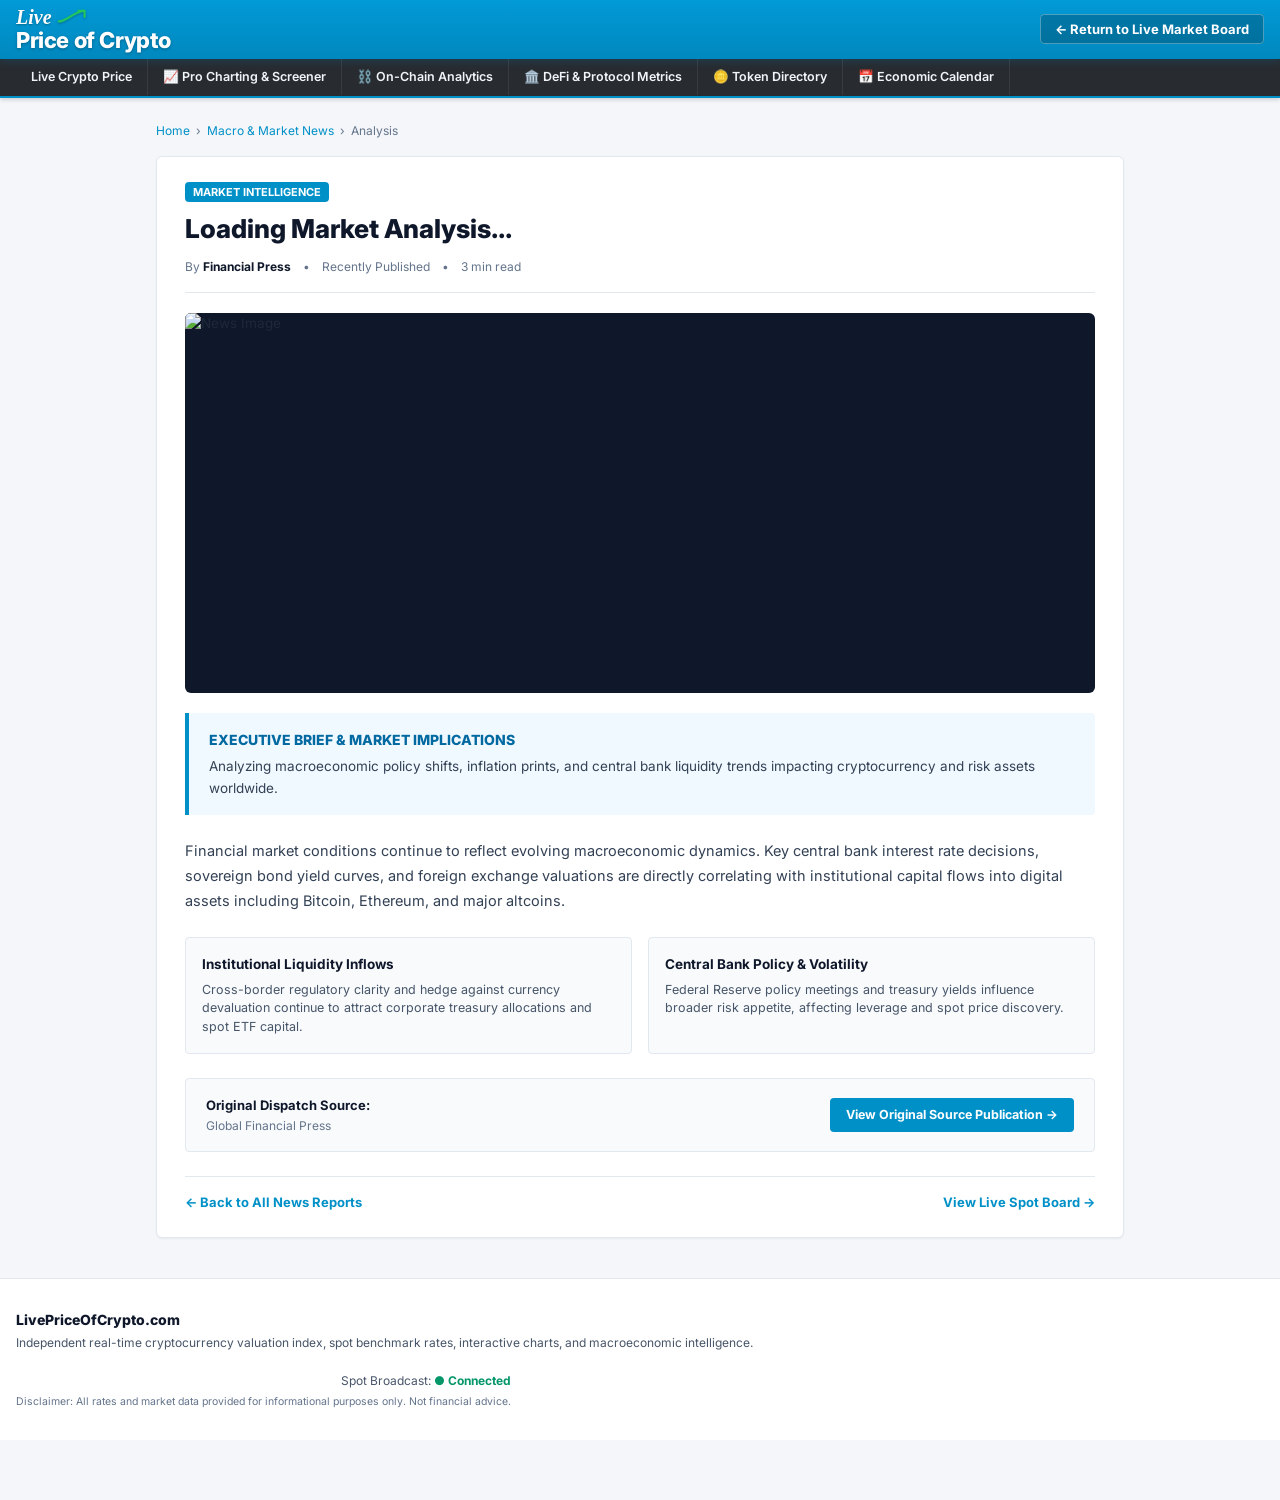
==== commit 70ce11b5: "Add files via upload" ====
--- a/article.html
+++ b/article.html
@@ -211,10 +211,10 @@
     <nav class="lpg-nav-bar">
         <div class="lpg-nav-container">
             <a href="index.html" class="nav-tab">Live Crypto Price</a>
-            <a href="index.html#sectionCalculator" class="nav-tab">🧮 Crypto Calculator</a>
-            <a href="index.html" class="nav-tab">Bitcoin Spot</a>
-            <a href="index.html#worldwideSidebar" class="nav-tab"><span class="badge-live-tab">live</span> Exchange Rate</a>
-            <a href="index.html#sectionNews" class="nav-tab active">📰 Market News</a>
+            <a href="charting.html" class="nav-tab">📈 Pro Charting & Screener</a>
+            <a href="onchain.html" class="nav-tab">⛓️ On-Chain Analytics</a>
+            <a href="defi.html" class="nav-tab">🏛️ DeFi & Protocol Metrics</a>
+            <a href="directory.html" class="nav-tab">🪙 Token Directory</a>
             <a href="index.html#sectionCalendar" class="nav-tab">📅 Economic Calendar</a>
         </div>
     </nav>
--- a/style.css
+++ b/style.css
@@ -1500,6 +1500,16 @@
     }
 }
 
+.table-responsive-box,
+.dune-table-wrap,
+.screener-table-wrap,
+.table-responsive-dir {
+    width: 100%;
+    overflow-x: auto !important;
+    -webkit-overflow-scrolling: touch !important;
+    max-width: 100% !important;
+}
+
 @media (max-width: 480px) {
     .lpg-brand-title {
         font-size: 19px;
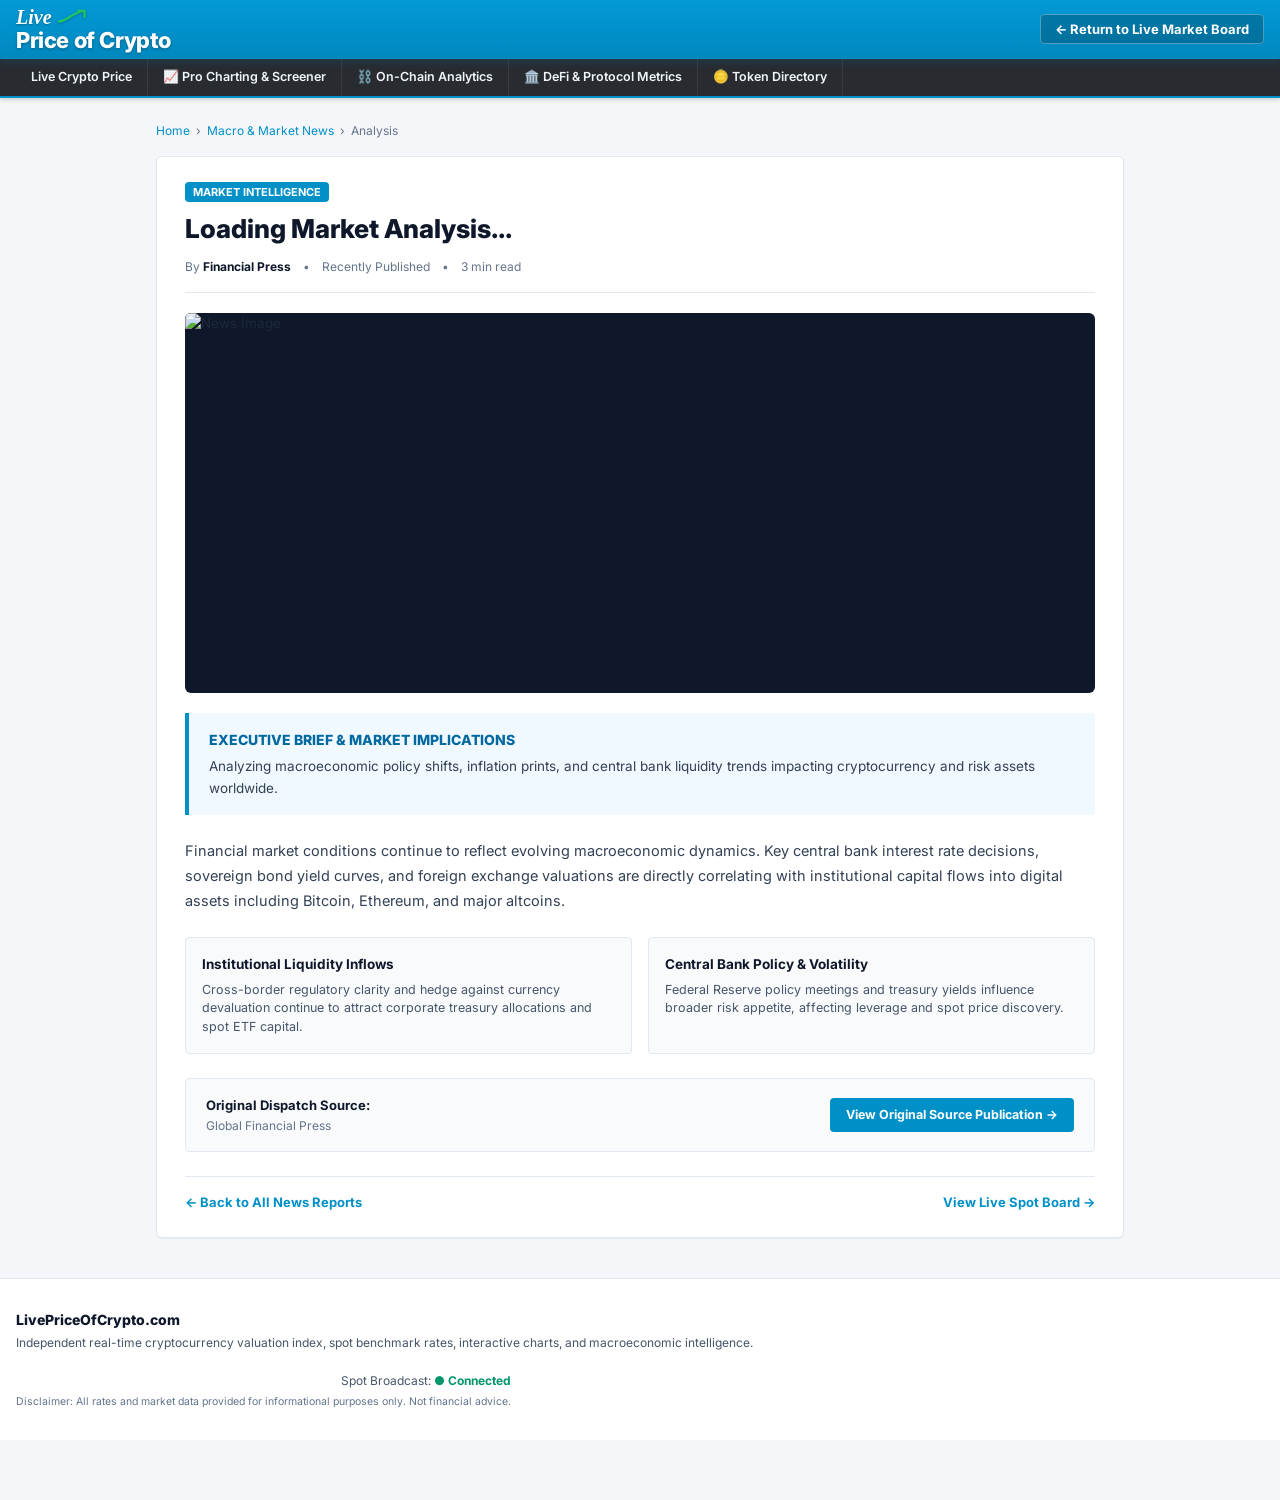
==== commit a990e201: "Add files via upload" ====
--- a/article.html
+++ b/article.html
@@ -215,7 +215,6 @@
             <a href="onchain.html" class="nav-tab">⛓️ On-Chain Analytics</a>
             <a href="defi.html" class="nav-tab">🏛️ DeFi & Protocol Metrics</a>
             <a href="directory.html" class="nav-tab">🪙 Token Directory</a>
-            <a href="index.html#sectionCalendar" class="nav-tab">📅 Economic Calendar</a>
         </div>
     </nav>
 
--- a/style.css
+++ b/style.css
@@ -898,6 +898,150 @@
     border: 1px solid var(--border);
     border-radius: var(--radius-sm);
     overflow: hidden;
+    background: #ffffff;
+}
+
+.calendar-filter-bar {
+    display: flex;
+    gap: 8px;
+    padding: 12px 14px;
+    background: #f8fafc;
+    border-bottom: 1px solid var(--border);
+    flex-wrap: wrap;
+}
+
+.cal-filter-btn {
+    background: #ffffff;
+    border: 1px solid var(--border-dark);
+    padding: 5px 12px;
+    border-radius: 20px;
+    font-size: 11.5px;
+    font-weight: 600;
+    color: var(--text-primary);
+    cursor: pointer;
+    transition: all 0.15s ease;
+}
+
+.cal-filter-btn:hover {
+    border-color: var(--lpg-blue);
+    color: var(--lpg-blue);
+}
+
+.cal-filter-btn.active {
+    background: var(--lpg-blue);
+    color: #ffffff;
+    border-color: var(--lpg-blue);
+}
+
+.calendar-table-responsive {
+    overflow-x: auto;
+    -webkit-overflow-scrolling: touch;
+}
+
+.economic-calendar-table {
+    width: 100%;
+    border-collapse: collapse;
+    font-size: 12px;
+}
+
+.economic-calendar-table th {
+    background: #f1f5f9;
+    padding: 10px 12px;
+    text-align: left;
+    font-size: 11px;
+    font-weight: 700;
+    color: #475569;
+    text-transform: uppercase;
+    letter-spacing: 0.3px;
+    border-bottom: 1px solid var(--border);
+    white-space: nowrap;
+}
+
+.economic-calendar-table td {
+    padding: 10px 12px;
+    border-bottom: 1px solid #f1f5f9;
+    color: var(--text-primary);
+    white-space: nowrap;
+}
+
+.economic-calendar-table tr:hover {
+    background: #f8fafc;
+}
+
+.cal-impact-badge {
+    display: inline-flex;
+    align-items: center;
+    gap: 4px;
+    padding: 2px 7px;
+    border-radius: 4px;
+    font-size: 10.5px;
+    font-weight: 700;
+    font-family: var(--font-mono);
+}
+
+.cal-impact-badge.high {
+    background: #fef2f2;
+    color: #ef4444;
+    border: 1px solid #fecaca;
+}
+
+.cal-impact-badge.med {
+    background: #fff7ed;
+    color: #f97316;
+    border: 1px solid #ffedd5;
+}
+
+.cal-impact-badge.low {
+    background: #fefce8;
+    color: #ca8a04;
+    border: 1px solid #fef08a;
+}
+
+.cal-status-badge {
+    display: inline-flex;
+    align-items: center;
+    gap: 4px;
+    padding: 3px 8px;
+    border-radius: 12px;
+    font-size: 10.5px;
+    font-weight: 600;
+    font-family: var(--font-mono);
+}
+
+.cal-status-badge.active-today {
+    background: #e0f2fe;
+    color: #0369a1;
+    border: 1px solid #bae6fd;
+}
+
+.cal-status-badge.upcoming {
+    background: #f1f5f9;
+    color: #475569;
+}
+
+.cal-status-badge.released {
+    background: #dcfce7;
+    color: #15803d;
+    border: 1px solid #bbf7d0;
+}
+
+/* Real-Time Price Flash Ticks */
+@keyframes flashGreenAnim {
+    0% { background-color: rgba(34, 197, 94, 0.3); }
+    100% { background-color: transparent; }
+}
+
+@keyframes flashRedAnim {
+    0% { background-color: rgba(239, 68, 68, 0.3); }
+    100% { background-color: transparent; }
+}
+
+.flash-green {
+    animation: flashGreenAnim 0.75s ease-out;
+}
+
+.flash-red {
+    animation: flashRedAnim 0.75s ease-out;
 }
 
 /* ========================================================
